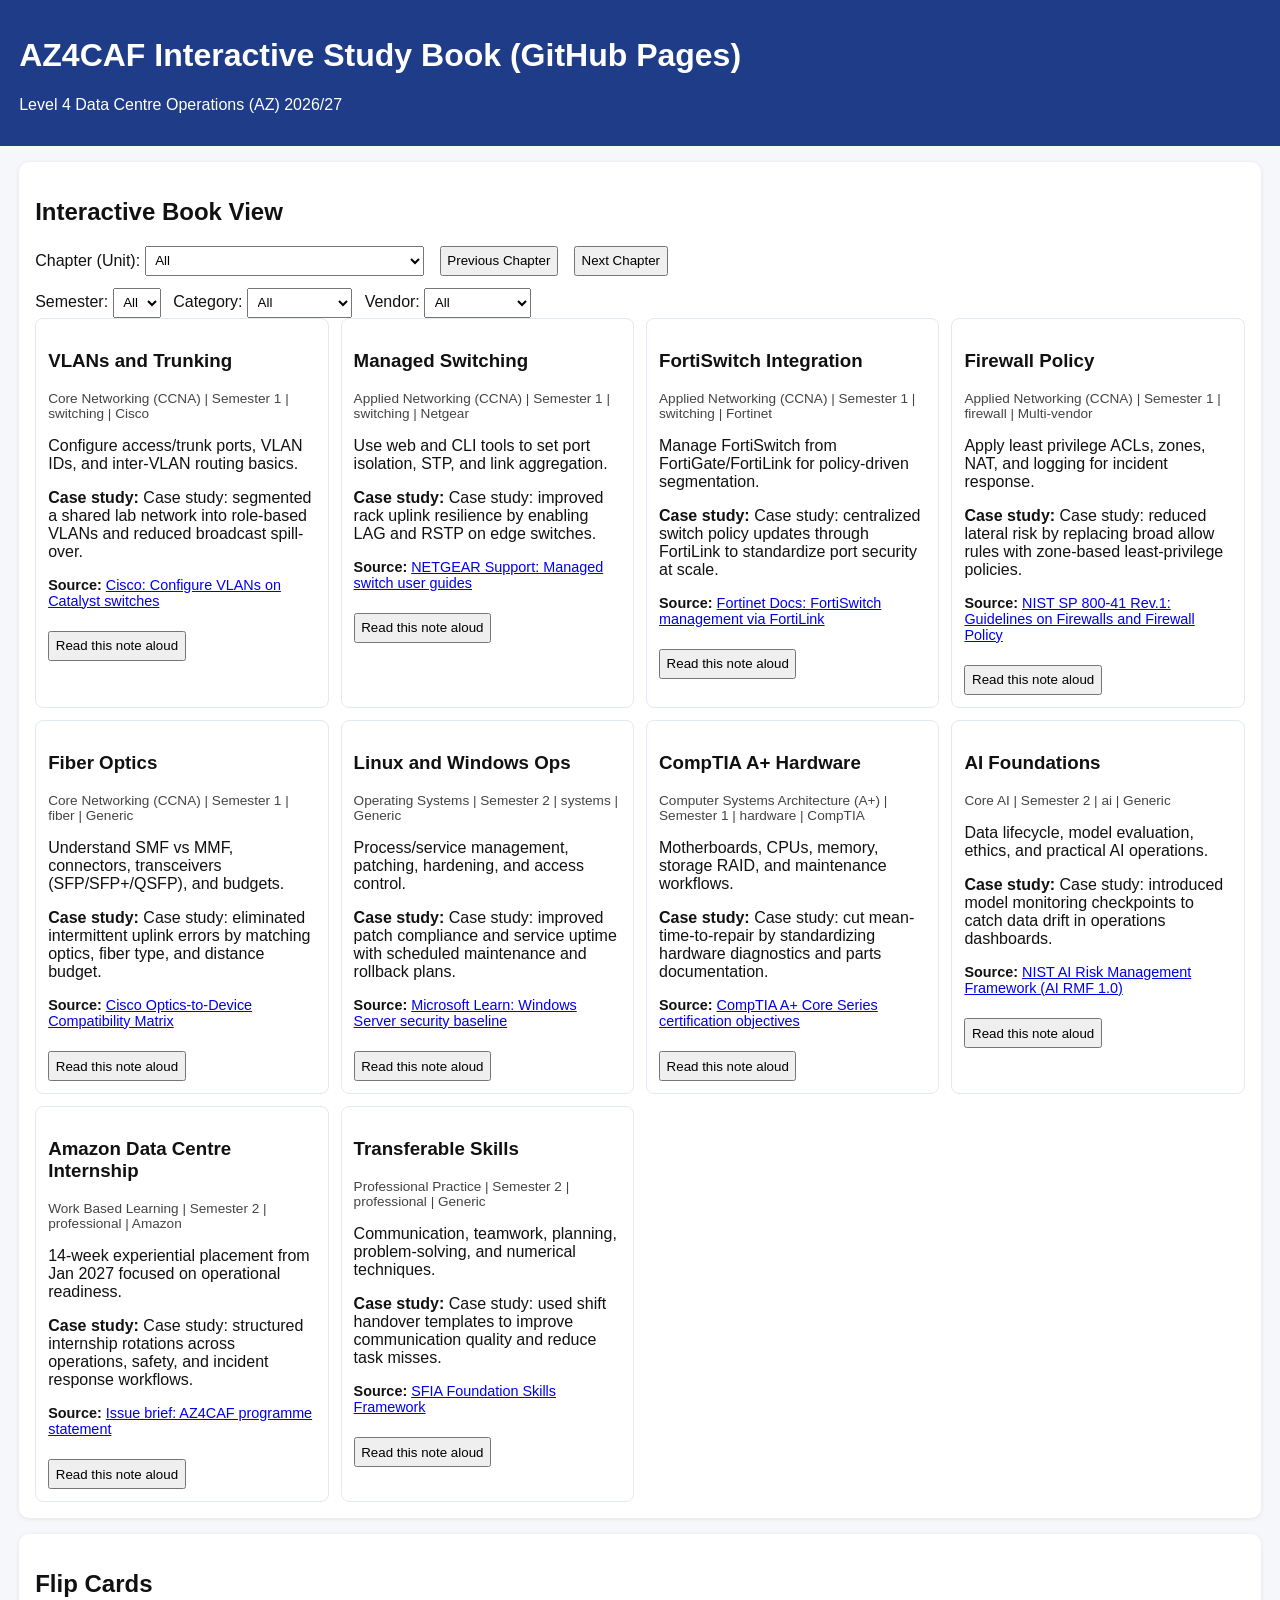
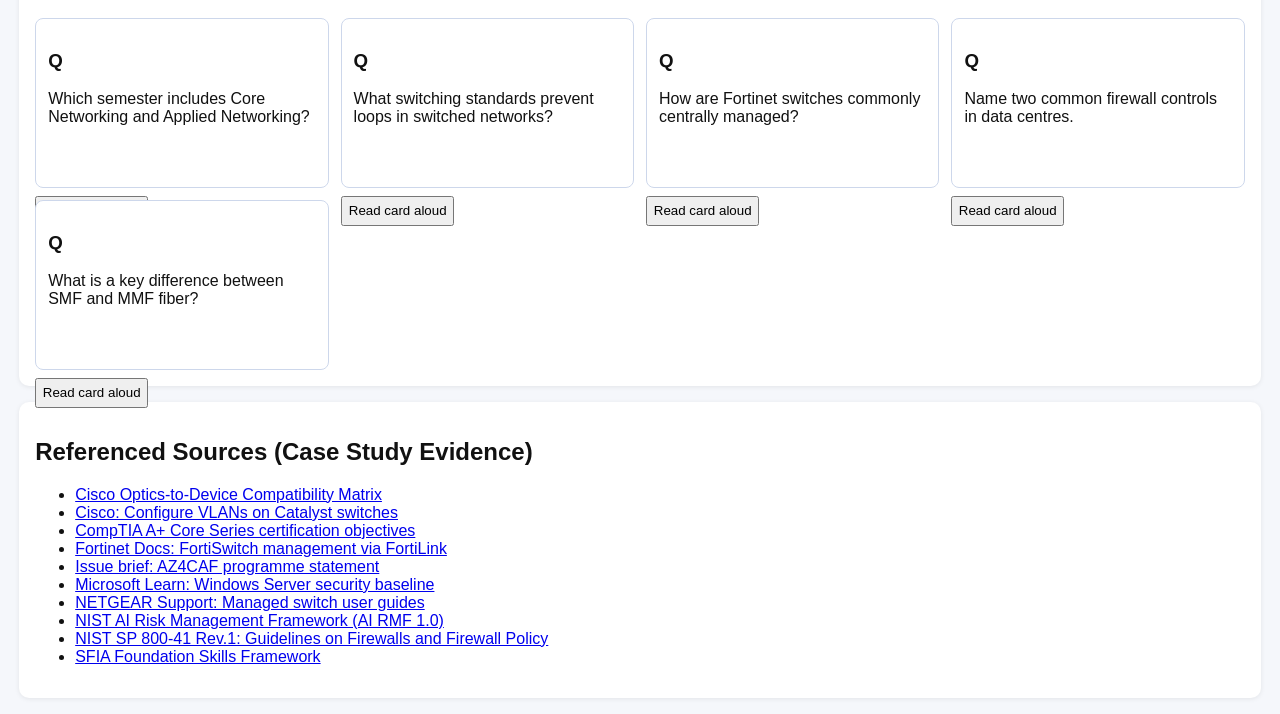
==== docs/index.html @ 1be2dcb1 "Add GitHub Pages interactive book and finalize security checks Co-authored-by: NextLVLHasH <16850062" ====
<!doctype html>
<html lang="en">
  <head>
    <meta charset="UTF-8" />
    <meta name="viewport" content="width=device-width, initial-scale=1.0" />
    <title>AZ4CAF Interactive Study Book</title>
    <style>
      body { font-family: Arial, sans-serif; margin: 0; background: #f5f7fb; color: #111; }
      header { background: #1f3c88; color: #fff; padding: 1rem 1.2rem; }
      main { padding: 1rem 1.2rem; display: grid; gap: 1rem; }
      .panel { background: #fff; border-radius: 10px; padding: 1rem; box-shadow: 0 1px 5px rgba(0,0,0,.08); }
      .grid { display: grid; gap: .75rem; grid-template-columns: repeat(auto-fill, minmax(240px, 1fr)); }
      .note { border: 1px solid #e3e9f4; border-radius: 8px; padding: .75rem; }
      .meta { font-size: .85rem; color: #444; }
      .source { font-size: .9rem; }
      .flashcard { perspective: 1000px; height: 170px; cursor: pointer; }
      .flashcard-inner { position: relative; width: 100%; height: 100%; transition: transform .45s; transform-style: preserve-3d; }
      .flashcard.flipped .flashcard-inner { transform: rotateY(180deg); }
      .face { position: absolute; inset: 0; border: 1px solid #cdd7eb; border-radius: 8px; padding: .75rem; backface-visibility: hidden; background: #fff; }
      .back { transform: rotateY(180deg); background: #edf3ff; }
      select, button { margin-right: .5rem; padding: .35rem; }
      .controls { display: flex; gap: .5rem; align-items: center; flex-wrap: wrap; margin-bottom: .75rem; }
      .speak-btn { margin-top: .5rem; }
    </style>
  </head>
  <body>
    <header>
      <h1>AZ4CAF Interactive Study Book (GitHub Pages)</h1>
      <p>Level 4 Data Centre Operations (AZ) 2026/27</p>
    </header>
    <main>
      <section class="panel">
        <h2>Interactive Book View</h2>
        <div class="controls">
          <label>Chapter (Unit): <select id="unitFilter"><option value="">All</option></select></label>
          <button id="prevUnitBtn" type="button">Previous Chapter</button>
          <button id="nextUnitBtn" type="button">Next Chapter</button>
        </div>
        <label>Semester: <select id="semesterFilter"><option value="">All</option><option value="1">1</option><option value="2">2</option></select></label>
        <label>Category: <select id="categoryFilter"><option value="">All</option></select></label>
        <label>Vendor: <select id="vendorFilter"><option value="">All</option></select></label>
        <div id="notes" class="grid"></div>
      </section>

      <section class="panel">
        <h2>Flip Cards</h2>
        <div id="cards" class="grid"></div>
      </section>

      <section class="panel">
        <h2>Referenced Sources (Case Study Evidence)</h2>
        <ul id="references"></ul>
      </section>
    </main>

    <script>
      const UNITS = [
        { name: 'Fundamentals of Computer Science', semester: 1 },
        { name: 'Computer Systems Architecture (A+)', semester: 1 },
        { name: 'Core Networking (CCNA)', semester: 1 },
        { name: 'Applied Networking (CCNA)', semester: 1 },
        { name: 'Operating Systems', semester: 2 },
        { name: 'Core AI', semester: 2 },
        { name: 'Work Based Learning', semester: 2 },
        { name: 'Professional Practice', semester: 2 },
        { name: 'Designing a Computing Project (Optional)', semester: 2 }
      ];

      const NOTES = [
        { unit: 'Core Networking (CCNA)', semester: 1, topic: 'VLANs and Trunking', category: 'switching', vendor: 'Cisco', content: 'Configure access/trunk ports, VLAN IDs, and inter-VLAN routing basics.', source_title: 'Cisco: Configure VLANs on Catalyst switches', source_url: 'https://www.cisco.com/c/en/us/support/docs/lan-switching/vlan/10023-3.html', case_study: 'Case study: segmented a shared lab network into role-based VLANs and reduced broadcast spill-over.' },
        { unit: 'Applied Networking (CCNA)', semester: 1, topic: 'Managed Switching', category: 'switching', vendor: 'Netgear', content: 'Use web and CLI tools to set port isolation, STP, and link aggregation.', source_title: 'NETGEAR Support: Managed switch user guides', source_url: 'https://www.netgear.com/support/', case_study: 'Case study: improved rack uplink resilience by enabling LAG and RSTP on edge switches.' },
        { unit: 'Applied Networking (CCNA)', semester: 1, topic: 'FortiSwitch Integration', category: 'switching', vendor: 'Fortinet', content: 'Manage FortiSwitch from FortiGate/FortiLink for policy-driven segmentation.', source_title: 'Fortinet Docs: FortiSwitch management via FortiLink', source_url: 'https://docs.fortinet.com/document/fortiswitch/', case_study: 'Case study: centralized switch policy updates through FortiLink to standardize port security at scale.' },
        { unit: 'Applied Networking (CCNA)', semester: 1, topic: 'Firewall Policy', category: 'firewall', vendor: 'Multi-vendor', content: 'Apply least privilege ACLs, zones, NAT, and logging for incident response.', source_title: 'NIST SP 800-41 Rev.1: Guidelines on Firewalls and Firewall Policy', source_url: 'https://csrc.nist.gov/publications/detail/sp/800-41/rev-1/final', case_study: 'Case study: reduced lateral risk by replacing broad allow rules with zone-based least-privilege policies.' },
        { unit: 'Core Networking (CCNA)', semester: 1, topic: 'Fiber Optics', category: 'fiber', vendor: 'Generic', content: 'Understand SMF vs MMF, connectors, transceivers (SFP/SFP+/QSFP), and budgets.', source_title: 'Cisco Optics-to-Device Compatibility Matrix', source_url: 'https://tmgmatrix.cisco.com/', case_study: 'Case study: eliminated intermittent uplink errors by matching optics, fiber type, and distance budget.' },
        { unit: 'Operating Systems', semester: 2, topic: 'Linux and Windows Ops', category: 'systems', vendor: 'Generic', content: 'Process/service management, patching, hardening, and access control.', source_title: 'Microsoft Learn: Windows Server security baseline', source_url: 'https://learn.microsoft.com/windows/security/operating-system-security/device-management/windows-security-configuration-framework/windows-security-baselines', case_study: 'Case study: improved patch compliance and service uptime with scheduled maintenance and rollback plans.' },
        { unit: 'Computer Systems Architecture (A+)', semester: 1, topic: 'CompTIA A+ Hardware', category: 'hardware', vendor: 'CompTIA', content: 'Motherboards, CPUs, memory, storage RAID, and maintenance workflows.', source_title: 'CompTIA A+ Core Series certification objectives', source_url: 'https://www.comptia.org/certifications/a', case_study: 'Case study: cut mean-time-to-repair by standardizing hardware diagnostics and parts documentation.' },
        { unit: 'Core AI', semester: 2, topic: 'AI Foundations', category: 'ai', vendor: 'Generic', content: 'Data lifecycle, model evaluation, ethics, and practical AI operations.', source_title: 'NIST AI Risk Management Framework (AI RMF 1.0)', source_url: 'https://www.nist.gov/itl/ai-risk-management-framework', case_study: 'Case study: introduced model monitoring checkpoints to catch data drift in operations dashboards.' },
        { unit: 'Work Based Learning', semester: 2, topic: 'Amazon Data Centre Internship', category: 'professional', vendor: 'Amazon', content: '14-week experiential placement from Jan 2027 focused on operational readiness.', source_title: 'Issue brief: AZ4CAF programme statement', source_url: 'https://github.com/NextLVLHasH/AZ4CAF_UXA_1_UC_COMP_L4-Data-Centre-Operations-AZ-', case_study: 'Case study: structured internship rotations across operations, safety, and incident response workflows.' },
        { unit: 'Professional Practice', semester: 2, topic: 'Transferable Skills', category: 'professional', vendor: 'Generic', content: 'Communication, teamwork, planning, problem-solving, and numerical techniques.', source_title: 'SFIA Foundation Skills Framework', source_url: 'https://sfia-online.org/en/sfia-9', case_study: 'Case study: used shift handover templates to improve communication quality and reduce task misses.' }
      ];

      const CARDS = [
        { question: 'Which semester includes Core Networking and Applied Networking?', answer: 'Semester 1 (Sep 2026 to Feb 2027).', unit: 'Core Networking (CCNA)', category: 'programme', semester: 1 },
        { question: 'What switching standards prevent loops in switched networks?', answer: 'Spanning Tree Protocol family (STP/RSTP/MSTP).', unit: 'Applied Networking (CCNA)', category: 'switching', semester: 1 },
        { question: 'How are Fortinet switches commonly centrally managed?', answer: 'Using FortiLink integration with FortiGate.', unit: 'Applied Networking (CCNA)', category: 'switching', semester: 1 },
        { question: 'Name two common firewall controls in data centres.', answer: 'Stateful policy rules and network address translation (NAT).', unit: 'Applied Networking (CCNA)', category: 'firewall', semester: 1 },
        { question: 'What is a key difference between SMF and MMF fiber?', answer: 'SMF supports longer distances with a smaller core; MMF is shorter-range and lower cost.', unit: 'Core Networking (CCNA)', category: 'fiber', semester: 1 }
      ];

      const notesEl = document.getElementById('notes');
      const cardsEl = document.getElementById('cards');
      const referencesEl = document.getElementById('references');
      const unitFilter = document.getElementById('unitFilter');
      const semesterFilter = document.getElementById('semesterFilter');
      const categoryFilter = document.getElementById('categoryFilter');
      const vendorFilter = document.getElementById('vendorFilter');
      const prevUnitBtn = document.getElementById('prevUnitBtn');
      const nextUnitBtn = document.getElementById('nextUnitBtn');

      const setOptions = (select, values) => {
        const existing = new Set(['']);
        for (const opt of select.options) existing.add(opt.value);
        values.forEach((v) => {
          if (!existing.has(v)) {
            const option = document.createElement('option');
            option.value = v;
            option.textContent = v;
            select.appendChild(option);
          }
        });
      };

      const speak = (text) => {
        if (!('speechSynthesis' in window)) return;
        window.speechSynthesis.cancel();
        window.speechSynthesis.speak(new SpeechSynthesisUtterance(text));
      };

      const applyFilters = () => {
        let filteredNotes = [...NOTES];
        let filteredCards = [...CARDS];
        if (unitFilter.value) {
          filteredNotes = filteredNotes.filter((n) => n.unit === unitFilter.value);
          filteredCards = filteredCards.filter((c) => c.unit === unitFilter.value);
        }
        if (semesterFilter.value) {
          filteredNotes = filteredNotes.filter((n) => String(n.semester) === semesterFilter.value);
          filteredCards = filteredCards.filter((c) => String(c.semester) === semesterFilter.value);
        }
        if (categoryFilter.value) {
          filteredNotes = filteredNotes.filter((n) => n.category === categoryFilter.value);
          filteredCards = filteredCards.filter((c) => c.category === categoryFilter.value);
        }
        if (vendorFilter.value) {
          filteredNotes = filteredNotes.filter((n) => n.vendor === vendorFilter.value);
        }
        return { filteredNotes, filteredCards };
      };

      const renderNotes = (notes) => {
        notesEl.innerHTML = '';
        notes.forEach((note) => {
          const div = document.createElement('article');
          div.className = 'note';
          div.innerHTML = `
            <h3>${note.topic}</h3>
            <p class="meta">${note.unit} | Semester ${note.semester} | ${note.category} | ${note.vendor}</p>
            <p>${note.content}</p>
            <p><strong>Case study:</strong> ${note.case_study}</p>
            <p class="source"><strong>Source:</strong> <a href="${note.source_url}" target="_blank" rel="noopener noreferrer">${note.source_title}</a></p>
            <button class="speak-btn" type="button">Read this note aloud</button>
          `;
          div.querySelector('.speak-btn').addEventListener('click', () => speak(`${note.topic}. ${note.content}. ${note.case_study}`));
          notesEl.appendChild(div);
        });
      };

      const renderReferences = (notes) => {
        referencesEl.innerHTML = '';
        const refs = new Map();
        notes.forEach((n) => refs.set(n.source_url, n.source_title));
        [...refs.entries()].sort((a, b) => a[1].localeCompare(b[1])).forEach(([url, title]) => {
          const li = document.createElement('li');
          li.innerHTML = `<a href="${url}" target="_blank" rel="noopener noreferrer">${title}</a>`;
          referencesEl.appendChild(li);
        });
      };

      const renderCards = (cards) => {
        cardsEl.innerHTML = '';
        cards.forEach((card) => {
          const div = document.createElement('article');
          div.className = 'flashcard';
          div.innerHTML = `
            <div class="flashcard-inner">
              <div class="face front"><h3>Q</h3><p>${card.question}</p></div>
              <div class="face back"><h3>A</h3><p>${card.answer}</p><p class="meta">${card.unit}</p></div>
            </div>
            <button class="speak-btn" type="button">Read card aloud</button>
          `;
          div.addEventListener('click', () => div.classList.toggle('flipped'));
          div.querySelector('.speak-btn').addEventListener('click', (event) => {
            event.stopPropagation();
            speak(`Question: ${card.question}. Answer: ${card.answer}`);
          });
          cardsEl.appendChild(div);
        });
      };

      const refresh = () => {
        const { filteredNotes, filteredCards } = applyFilters();
        renderNotes(filteredNotes);
        renderCards(filteredCards);
        renderReferences(filteredNotes);
      };

      const navigateUnit = (direction) => {
        const idx = UNITS.findIndex((u) => u.name === unitFilter.value);
        const current = idx === -1 ? 0 : idx;
        const next = (current + direction + UNITS.length) % UNITS.length;
        unitFilter.value = UNITS[next].name;
        refresh();
      };

      setOptions(unitFilter, UNITS.map((u) => u.name));
      setOptions(categoryFilter, [...new Set(NOTES.map((n) => n.category))].sort());
      setOptions(vendorFilter, [...new Set(NOTES.map((n) => n.vendor))].sort());
      [unitFilter, semesterFilter, categoryFilter, vendorFilter].forEach((el) => el.addEventListener('change', refresh));
      prevUnitBtn.addEventListener('click', () => navigateUnit(-1));
      nextUnitBtn.addEventListener('click', () => navigateUnit(1));
      refresh();
    </script>
  </body>
</html>
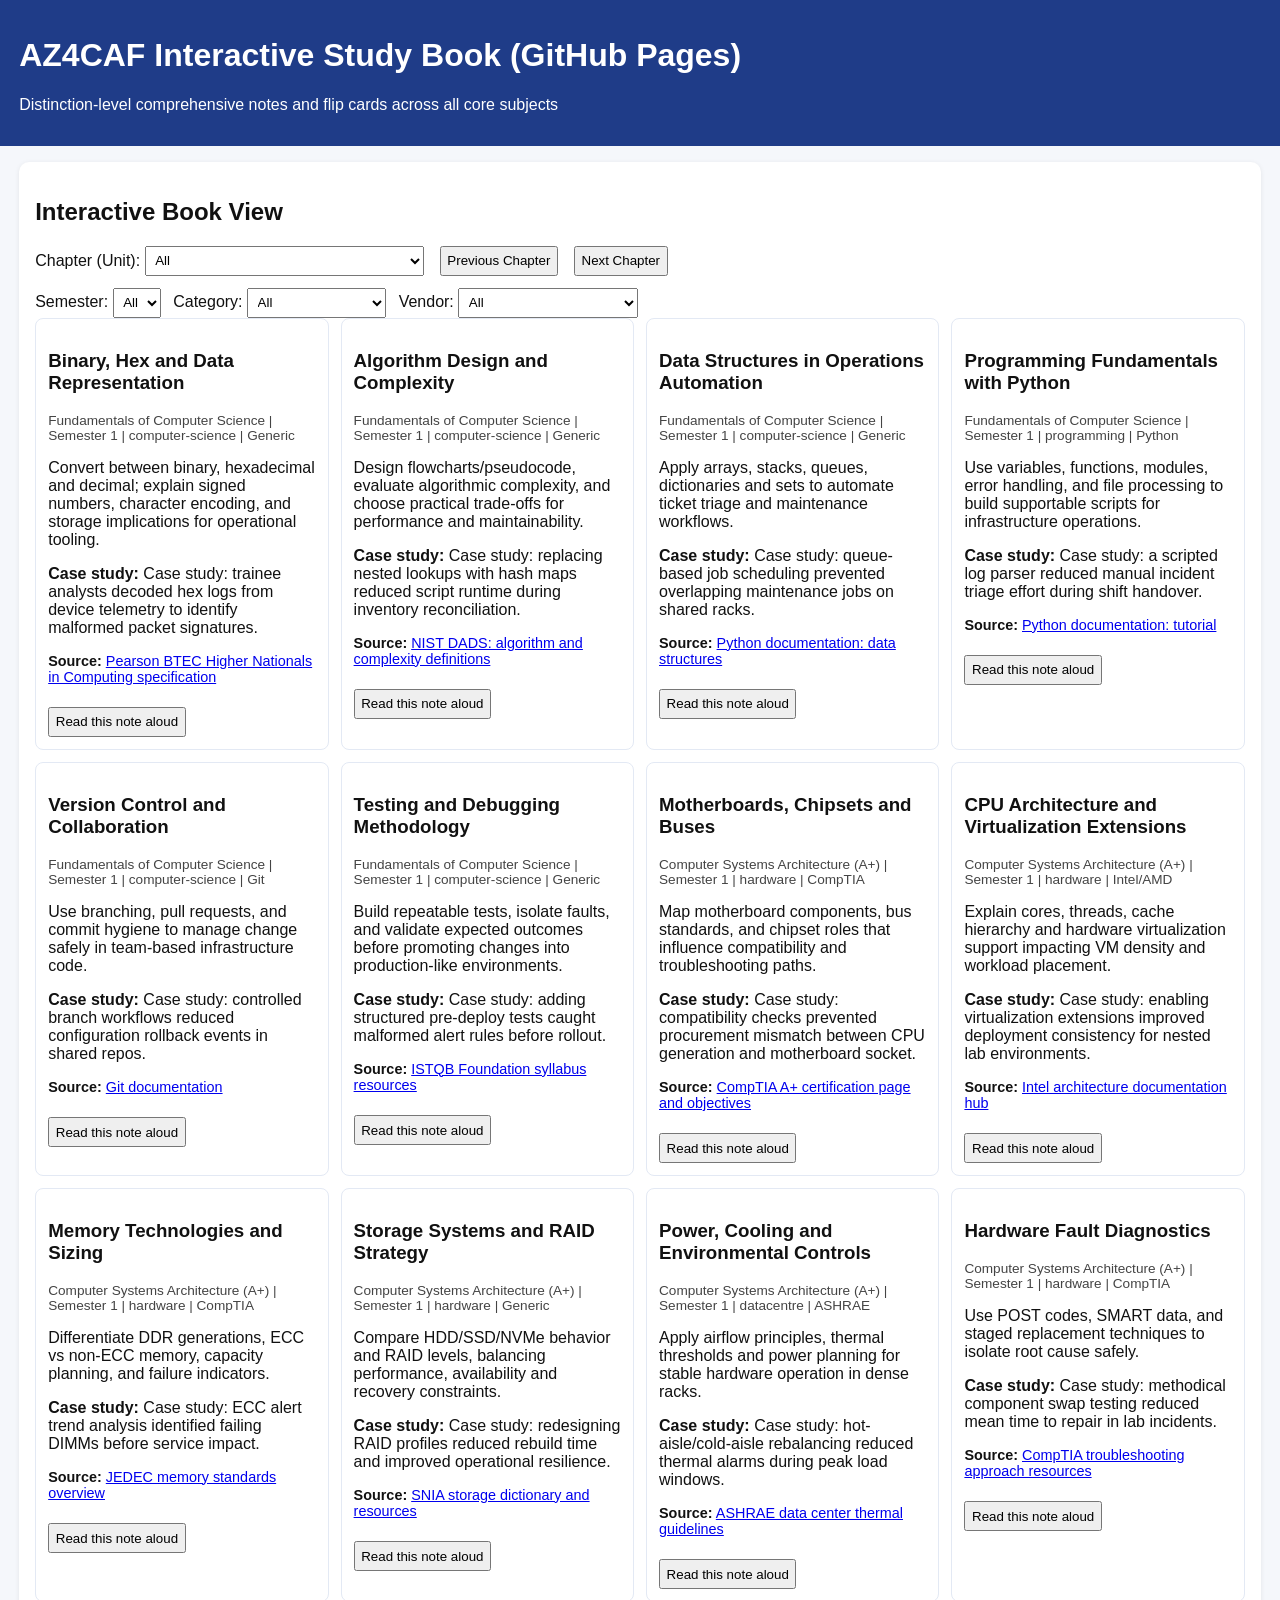
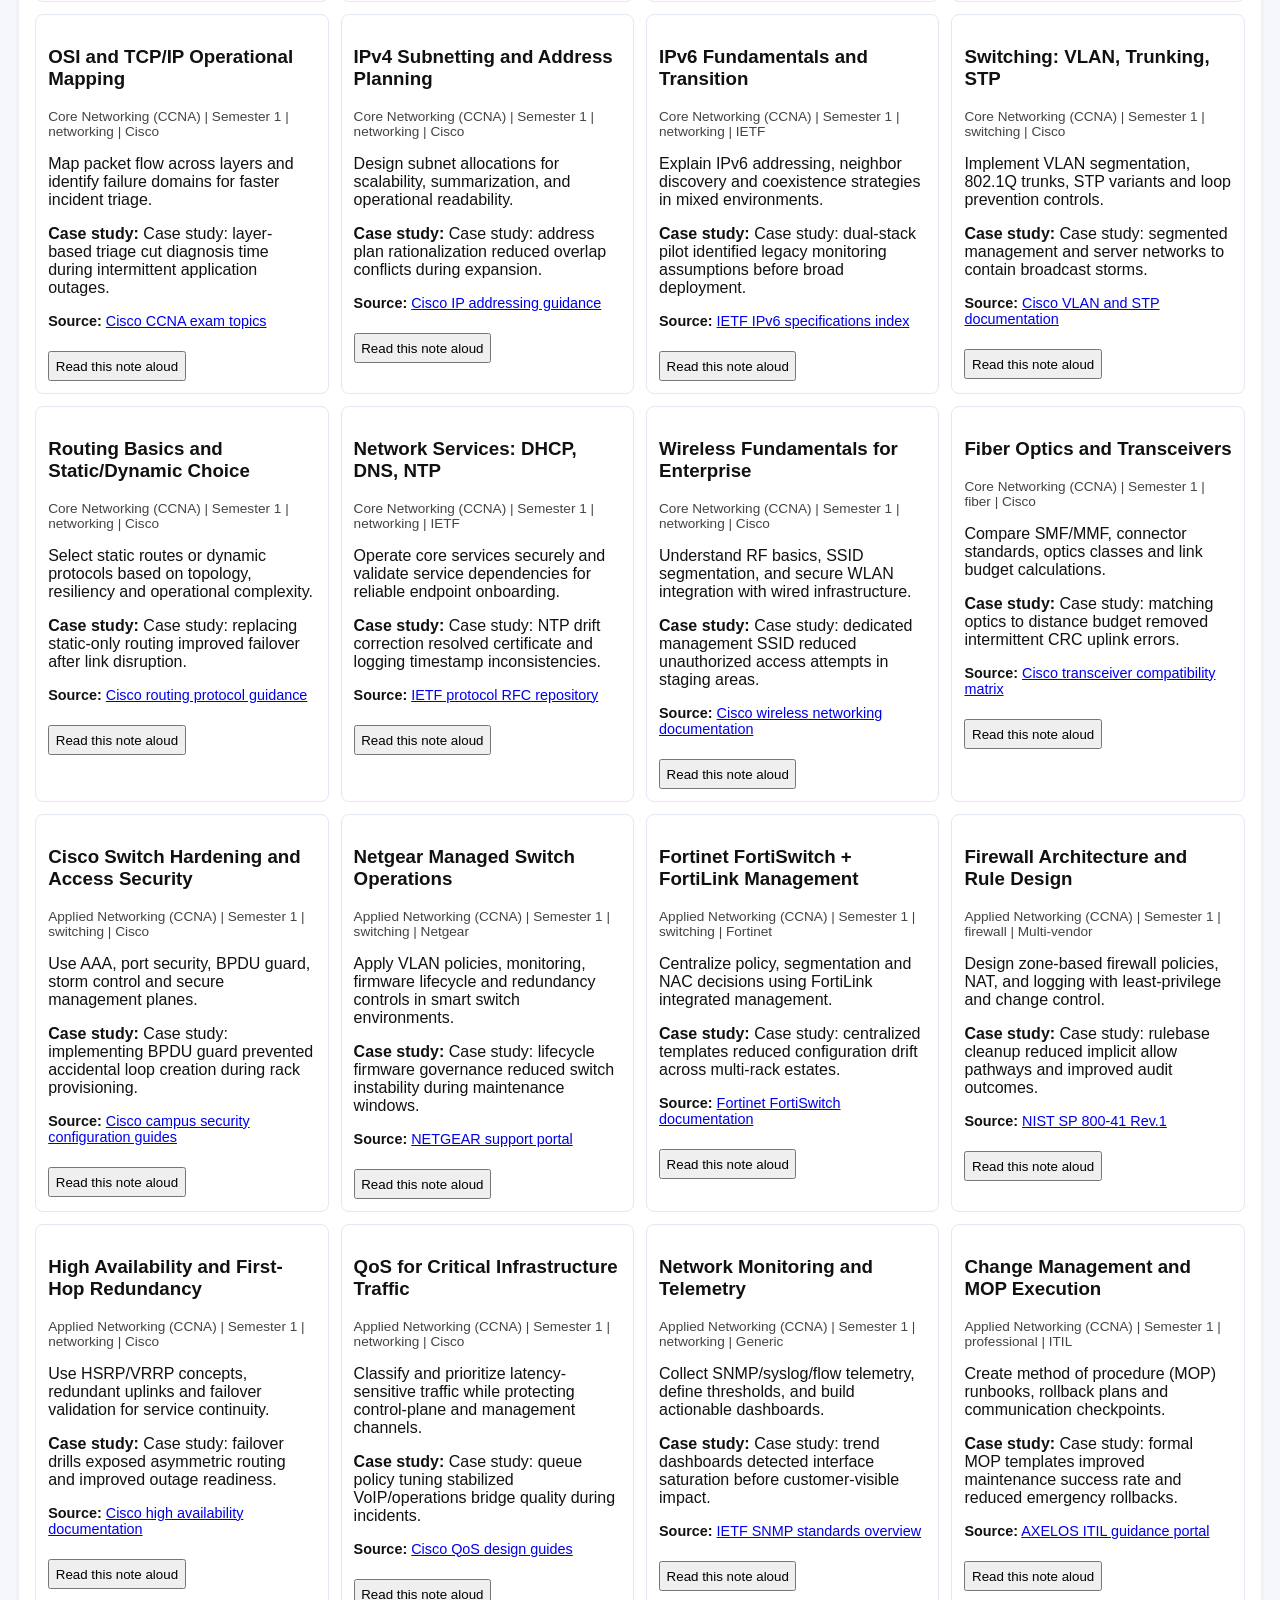
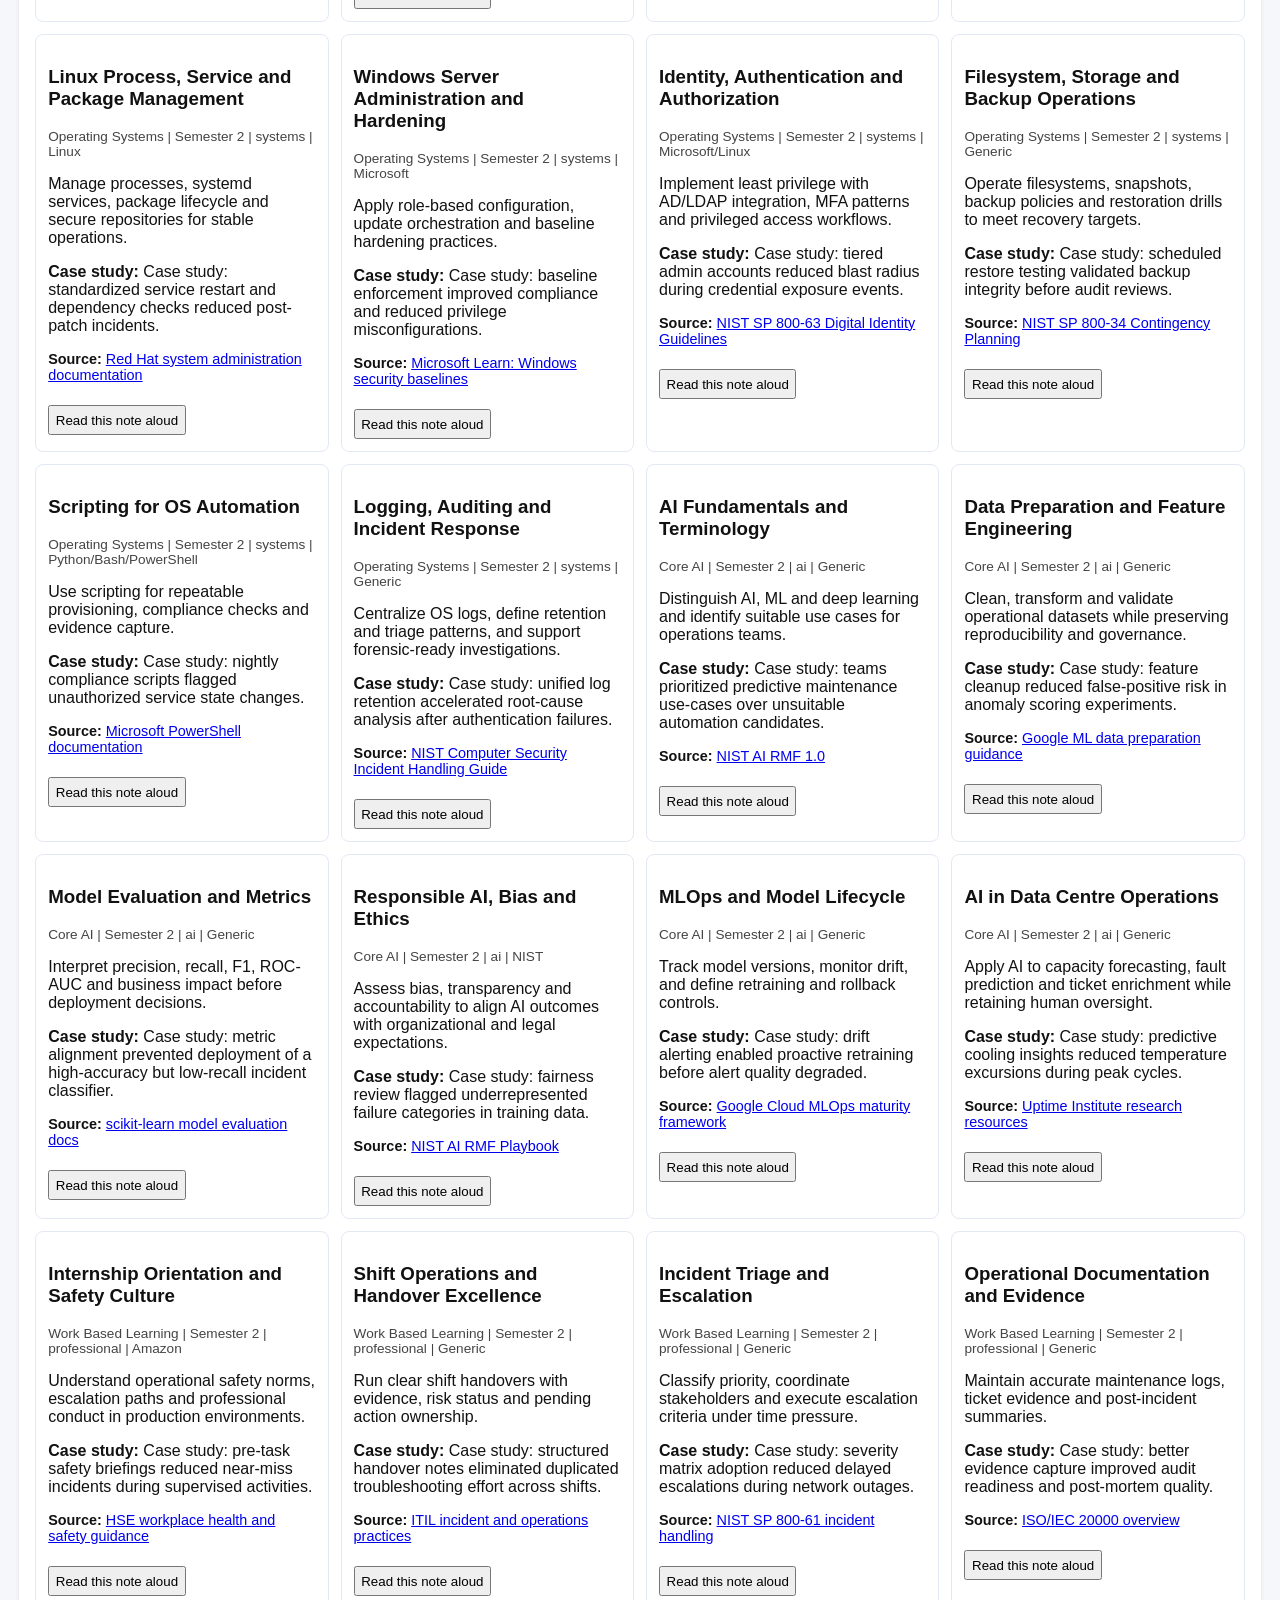
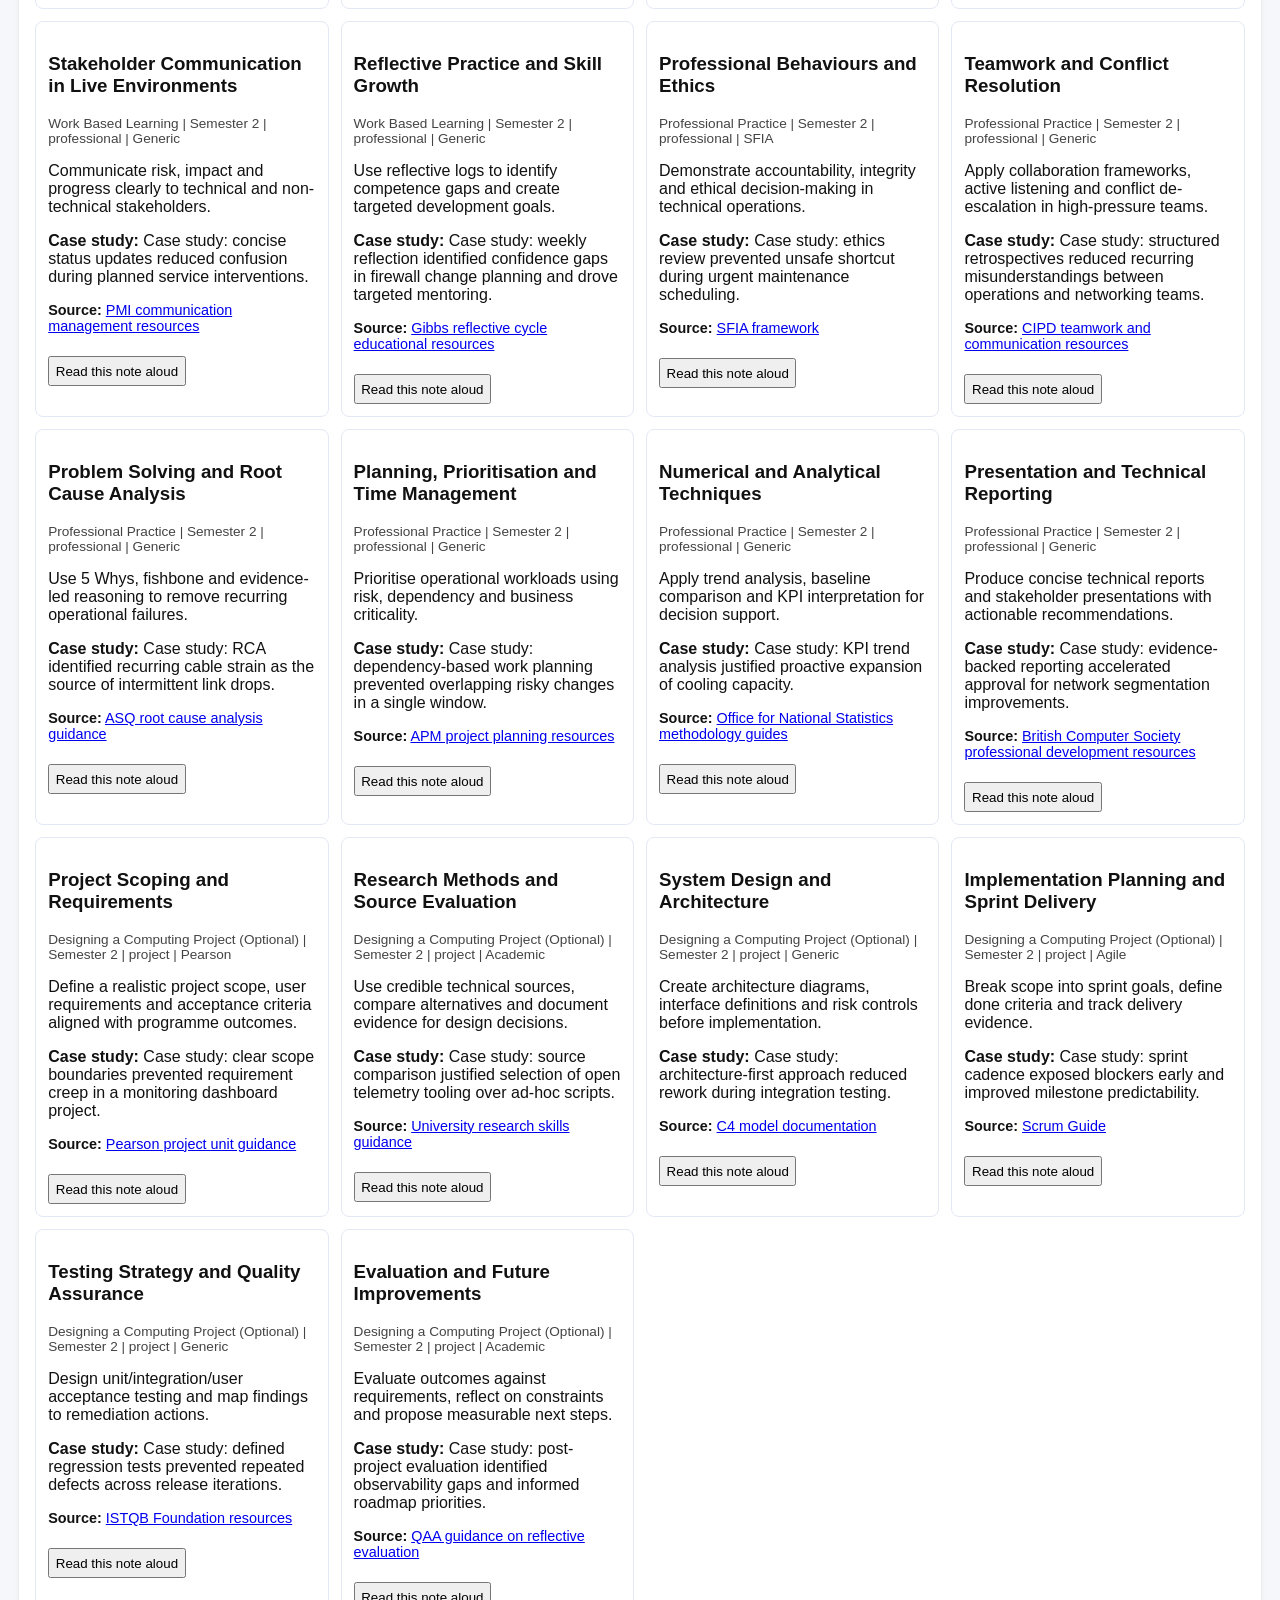
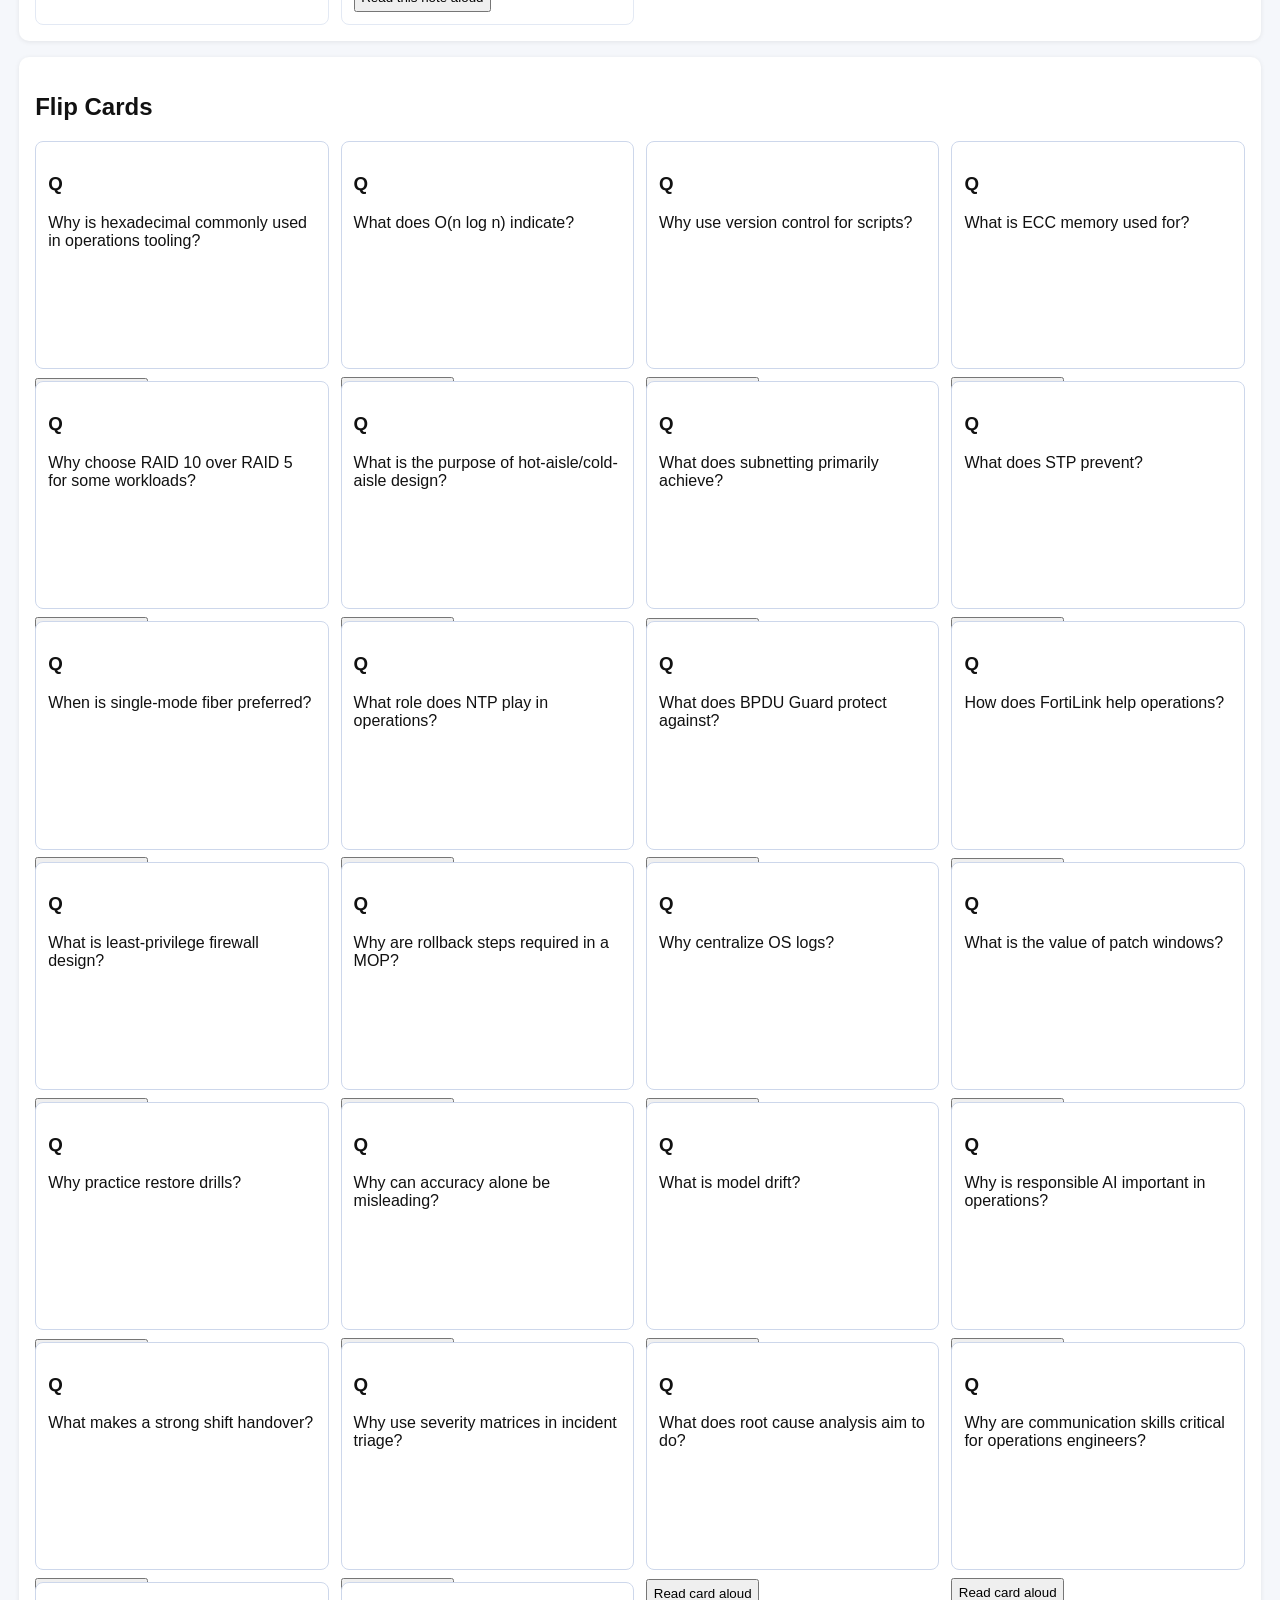
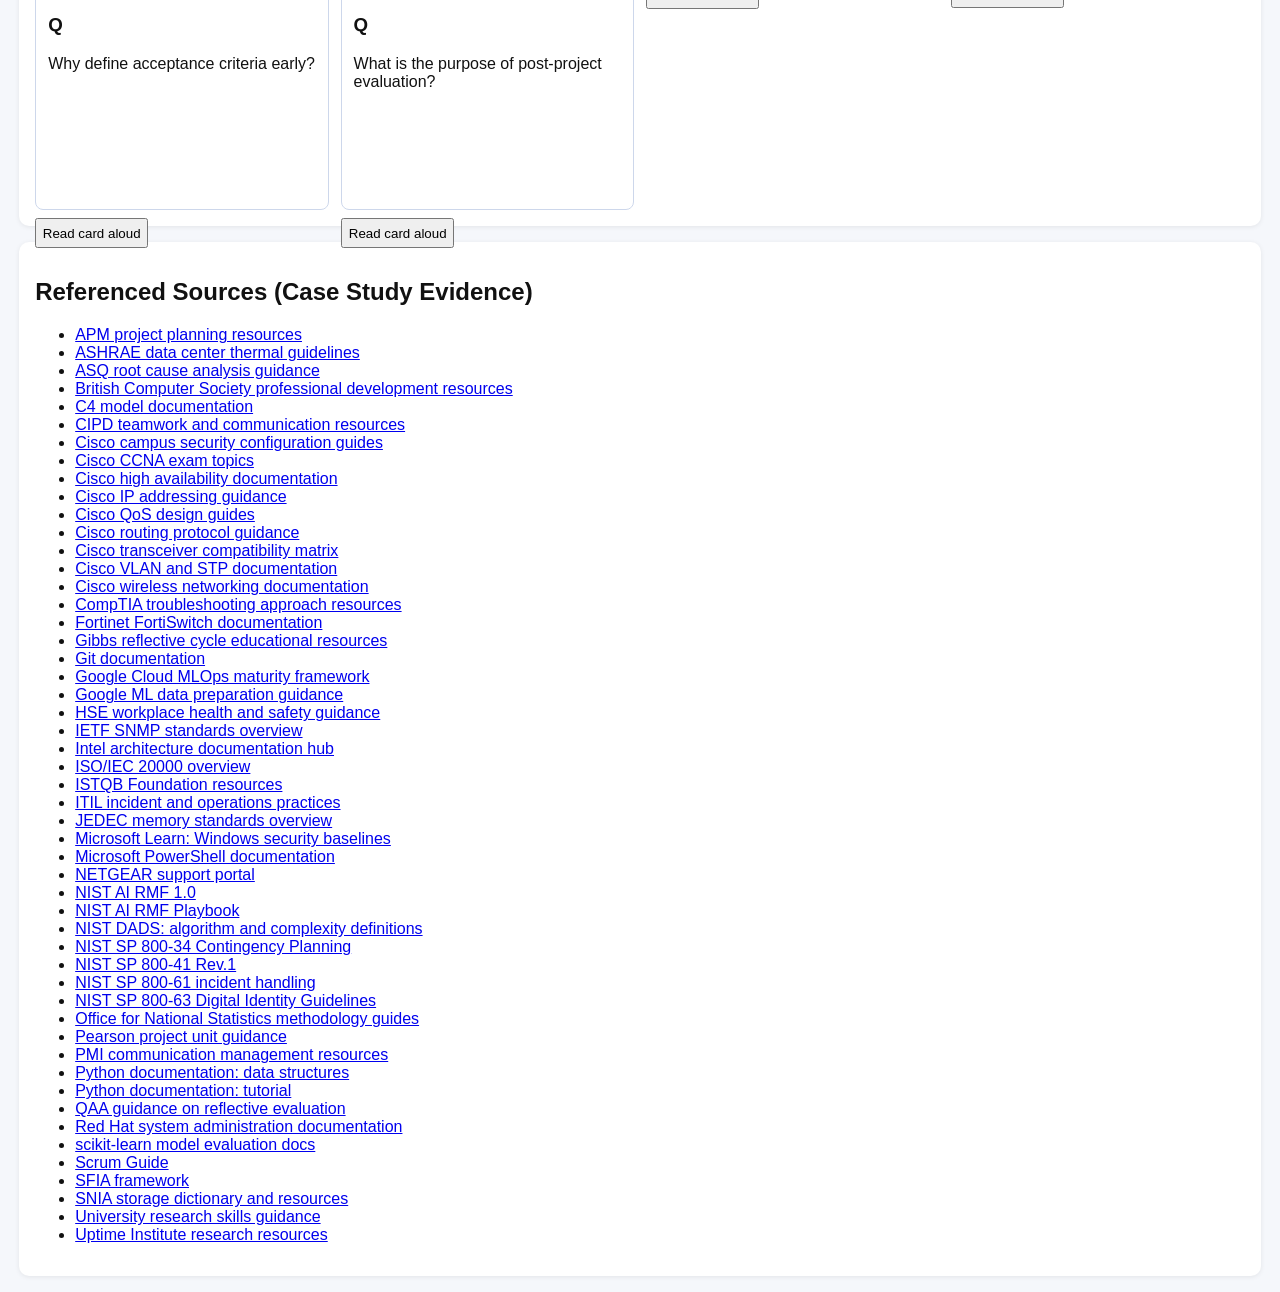
==== commit 12f8035e: "Add comprehensive shared curriculum dataset and backend/static integration Co-authored-by: NextLVLHa" ====
--- a/docs/index.html
+++ b/docs/index.html
@@ -9,14 +9,14 @@
       header { background: #1f3c88; color: #fff; padding: 1rem 1.2rem; }
       main { padding: 1rem 1.2rem; display: grid; gap: 1rem; }
       .panel { background: #fff; border-radius: 10px; padding: 1rem; box-shadow: 0 1px 5px rgba(0,0,0,.08); }
-      .grid { display: grid; gap: .75rem; grid-template-columns: repeat(auto-fill, minmax(240px, 1fr)); }
+      .grid { display: grid; gap: .75rem; grid-template-columns: repeat(auto-fill, minmax(260px, 1fr)); }
       .note { border: 1px solid #e3e9f4; border-radius: 8px; padding: .75rem; }
       .meta { font-size: .85rem; color: #444; }
       .source { font-size: .9rem; }
-      .flashcard { perspective: 1000px; height: 170px; cursor: pointer; }
-      .flashcard-inner { position: relative; width: 100%; height: 100%; transition: transform .45s; transform-style: preserve-3d; }
+      .flashcard { perspective: 1000px; min-height: 190px; cursor: pointer; }
+      .flashcard-inner { position: relative; width: 100%; height: 100%; min-height: 190px; transition: transform .45s; transform-style: preserve-3d; }
       .flashcard.flipped .flashcard-inner { transform: rotateY(180deg); }
-      .face { position: absolute; inset: 0; border: 1px solid #cdd7eb; border-radius: 8px; padding: .75rem; backface-visibility: hidden; background: #fff; }
+      .face { position: absolute; inset: 0; border: 1px solid #cdd7eb; border-radius: 8px; padding: .75rem; backface-visibility: hidden; background: #fff; overflow: auto; }
       .back { transform: rotateY(180deg); background: #edf3ff; }
       select, button { margin-right: .5rem; padding: .35rem; }
       .controls { display: flex; gap: .5rem; align-items: center; flex-wrap: wrap; margin-bottom: .75rem; }
@@ -26,7 +26,7 @@
   <body>
     <header>
       <h1>AZ4CAF Interactive Study Book (GitHub Pages)</h1>
-      <p>Level 4 Data Centre Operations (AZ) 2026/27</p>
+      <p>Distinction-level comprehensive notes and flip cards across all core subjects</p>
     </header>
     <main>
       <section class="panel">
@@ -54,39 +54,6 @@
     </main>
 
     <script>
-      const UNITS = [
-        { name: 'Fundamentals of Computer Science', semester: 1 },
-        { name: 'Computer Systems Architecture (A+)', semester: 1 },
-        { name: 'Core Networking (CCNA)', semester: 1 },
-        { name: 'Applied Networking (CCNA)', semester: 1 },
-        { name: 'Operating Systems', semester: 2 },
-        { name: 'Core AI', semester: 2 },
-        { name: 'Work Based Learning', semester: 2 },
-        { name: 'Professional Practice', semester: 2 },
-        { name: 'Designing a Computing Project (Optional)', semester: 2 }
-      ];
-
-      const NOTES = [
-        { unit: 'Core Networking (CCNA)', semester: 1, topic: 'VLANs and Trunking', category: 'switching', vendor: 'Cisco', content: 'Configure access/trunk ports, VLAN IDs, and inter-VLAN routing basics.', source_title: 'Cisco: Configure VLANs on Catalyst switches', source_url: 'https://www.cisco.com/c/en/us/support/docs/lan-switching/vlan/10023-3.html', case_study: 'Case study: segmented a shared lab network into role-based VLANs and reduced broadcast spill-over.' },
-        { unit: 'Applied Networking (CCNA)', semester: 1, topic: 'Managed Switching', category: 'switching', vendor: 'Netgear', content: 'Use web and CLI tools to set port isolation, STP, and link aggregation.', source_title: 'NETGEAR Support: Managed switch user guides', source_url: 'https://www.netgear.com/support/', case_study: 'Case study: improved rack uplink resilience by enabling LAG and RSTP on edge switches.' },
-        { unit: 'Applied Networking (CCNA)', semester: 1, topic: 'FortiSwitch Integration', category: 'switching', vendor: 'Fortinet', content: 'Manage FortiSwitch from FortiGate/FortiLink for policy-driven segmentation.', source_title: 'Fortinet Docs: FortiSwitch management via FortiLink', source_url: 'https://docs.fortinet.com/document/fortiswitch/', case_study: 'Case study: centralized switch policy updates through FortiLink to standardize port security at scale.' },
-        { unit: 'Applied Networking (CCNA)', semester: 1, topic: 'Firewall Policy', category: 'firewall', vendor: 'Multi-vendor', content: 'Apply least privilege ACLs, zones, NAT, and logging for incident response.', source_title: 'NIST SP 800-41 Rev.1: Guidelines on Firewalls and Firewall Policy', source_url: 'https://csrc.nist.gov/publications/detail/sp/800-41/rev-1/final', case_study: 'Case study: reduced lateral risk by replacing broad allow rules with zone-based least-privilege policies.' },
-        { unit: 'Core Networking (CCNA)', semester: 1, topic: 'Fiber Optics', category: 'fiber', vendor: 'Generic', content: 'Understand SMF vs MMF, connectors, transceivers (SFP/SFP+/QSFP), and budgets.', source_title: 'Cisco Optics-to-Device Compatibility Matrix', source_url: 'https://tmgmatrix.cisco.com/', case_study: 'Case study: eliminated intermittent uplink errors by matching optics, fiber type, and distance budget.' },
-        { unit: 'Operating Systems', semester: 2, topic: 'Linux and Windows Ops', category: 'systems', vendor: 'Generic', content: 'Process/service management, patching, hardening, and access control.', source_title: 'Microsoft Learn: Windows Server security baseline', source_url: 'https://learn.microsoft.com/windows/security/operating-system-security/device-management/windows-security-configuration-framework/windows-security-baselines', case_study: 'Case study: improved patch compliance and service uptime with scheduled maintenance and rollback plans.' },
-        { unit: 'Computer Systems Architecture (A+)', semester: 1, topic: 'CompTIA A+ Hardware', category: 'hardware', vendor: 'CompTIA', content: 'Motherboards, CPUs, memory, storage RAID, and maintenance workflows.', source_title: 'CompTIA A+ Core Series certification objectives', source_url: 'https://www.comptia.org/certifications/a', case_study: 'Case study: cut mean-time-to-repair by standardizing hardware diagnostics and parts documentation.' },
-        { unit: 'Core AI', semester: 2, topic: 'AI Foundations', category: 'ai', vendor: 'Generic', content: 'Data lifecycle, model evaluation, ethics, and practical AI operations.', source_title: 'NIST AI Risk Management Framework (AI RMF 1.0)', source_url: 'https://www.nist.gov/itl/ai-risk-management-framework', case_study: 'Case study: introduced model monitoring checkpoints to catch data drift in operations dashboards.' },
-        { unit: 'Work Based Learning', semester: 2, topic: 'Amazon Data Centre Internship', category: 'professional', vendor: 'Amazon', content: '14-week experiential placement from Jan 2027 focused on operational readiness.', source_title: 'Issue brief: AZ4CAF programme statement', source_url: 'https://github.com/NextLVLHasH/AZ4CAF_UXA_1_UC_COMP_L4-Data-Centre-Operations-AZ-', case_study: 'Case study: structured internship rotations across operations, safety, and incident response workflows.' },
-        { unit: 'Professional Practice', semester: 2, topic: 'Transferable Skills', category: 'professional', vendor: 'Generic', content: 'Communication, teamwork, planning, problem-solving, and numerical techniques.', source_title: 'SFIA Foundation Skills Framework', source_url: 'https://sfia-online.org/en/sfia-9', case_study: 'Case study: used shift handover templates to improve communication quality and reduce task misses.' }
-      ];
-
-      const CARDS = [
-        { question: 'Which semester includes Core Networking and Applied Networking?', answer: 'Semester 1 (Sep 2026 to Feb 2027).', unit: 'Core Networking (CCNA)', category: 'programme', semester: 1 },
-        { question: 'What switching standards prevent loops in switched networks?', answer: 'Spanning Tree Protocol family (STP/RSTP/MSTP).', unit: 'Applied Networking (CCNA)', category: 'switching', semester: 1 },
-        { question: 'How are Fortinet switches commonly centrally managed?', answer: 'Using FortiLink integration with FortiGate.', unit: 'Applied Networking (CCNA)', category: 'switching', semester: 1 },
-        { question: 'Name two common firewall controls in data centres.', answer: 'Stateful policy rules and network address translation (NAT).', unit: 'Applied Networking (CCNA)', category: 'firewall', semester: 1 },
-        { question: 'What is a key difference between SMF and MMF fiber?', answer: 'SMF supports longer distances with a smaller core; MMF is shorter-range and lower cost.', unit: 'Core Networking (CCNA)', category: 'fiber', semester: 1 }
-      ];
-
       const notesEl = document.getElementById('notes');
       const cardsEl = document.getElementById('cards');
       const referencesEl = document.getElementById('references');
@@ -96,15 +63,18 @@
       const vendorFilter = document.getElementById('vendorFilter');
       const prevUnitBtn = document.getElementById('prevUnitBtn');
       const nextUnitBtn = document.getElementById('nextUnitBtn');
+      let UNITS = [];
+      let NOTES = [];
+      let CARDS = [];
 
       const setOptions = (select, values) => {
         const existing = new Set(['']);
         for (const opt of select.options) existing.add(opt.value);
-        values.forEach((v) => {
-          if (!existing.has(v)) {
+        values.forEach((value) => {
+          if (!existing.has(value)) {
             const option = document.createElement('option');
-            option.value = v;
-            option.textContent = v;
+            option.value = value;
+            option.textContent = value;
             select.appendChild(option);
           }
         });
@@ -119,21 +89,23 @@
       const applyFilters = () => {
         let filteredNotes = [...NOTES];
         let filteredCards = [...CARDS];
+
         if (unitFilter.value) {
-          filteredNotes = filteredNotes.filter((n) => n.unit === unitFilter.value);
-          filteredCards = filteredCards.filter((c) => c.unit === unitFilter.value);
+          filteredNotes = filteredNotes.filter((item) => item.unit === unitFilter.value);
+          filteredCards = filteredCards.filter((item) => item.unit === unitFilter.value);
         }
         if (semesterFilter.value) {
-          filteredNotes = filteredNotes.filter((n) => String(n.semester) === semesterFilter.value);
-          filteredCards = filteredCards.filter((c) => String(c.semester) === semesterFilter.value);
+          filteredNotes = filteredNotes.filter((item) => String(item.semester) === semesterFilter.value);
+          filteredCards = filteredCards.filter((item) => String(item.semester) === semesterFilter.value);
         }
         if (categoryFilter.value) {
-          filteredNotes = filteredNotes.filter((n) => n.category === categoryFilter.value);
-          filteredCards = filteredCards.filter((c) => c.category === categoryFilter.value);
+          filteredNotes = filteredNotes.filter((item) => item.category === categoryFilter.value);
+          filteredCards = filteredCards.filter((item) => item.category === categoryFilter.value);
         }
         if (vendorFilter.value) {
-          filteredNotes = filteredNotes.filter((n) => n.vendor === vendorFilter.value);
-        }
+          filteredNotes = filteredNotes.filter((item) => item.vendor === vendorFilter.value);
+        }
+
         return { filteredNotes, filteredCards };
       };
 
@@ -158,7 +130,7 @@
       const renderReferences = (notes) => {
         referencesEl.innerHTML = '';
         const refs = new Map();
-        notes.forEach((n) => refs.set(n.source_url, n.source_title));
+        notes.forEach((note) => refs.set(note.source_url, note.source_title));
         [...refs.entries()].sort((a, b) => a[1].localeCompare(b[1])).forEach(([url, title]) => {
           const li = document.createElement('li');
           li.innerHTML = `<a href="${url}" target="_blank" rel="noopener noreferrer">${title}</a>`;
@@ -195,20 +167,39 @@
       };
 
       const navigateUnit = (direction) => {
-        const idx = UNITS.findIndex((u) => u.name === unitFilter.value);
-        const current = idx === -1 ? 0 : idx;
-        const next = (current + direction + UNITS.length) % UNITS.length;
-        unitFilter.value = UNITS[next].name;
+        if (!UNITS.length) return;
+        const currentIndex = UNITS.findIndex((unit) => unit.name === unitFilter.value);
+        const baseIndex = currentIndex === -1 ? 0 : currentIndex;
+        const nextIndex = (baseIndex + direction + UNITS.length) % UNITS.length;
+        unitFilter.value = UNITS[nextIndex].name;
         refresh();
       };
 
-      setOptions(unitFilter, UNITS.map((u) => u.name));
-      setOptions(categoryFilter, [...new Set(NOTES.map((n) => n.category))].sort());
-      setOptions(vendorFilter, [...new Set(NOTES.map((n) => n.vendor))].sort());
-      [unitFilter, semesterFilter, categoryFilter, vendorFilter].forEach((el) => el.addEventListener('change', refresh));
-      prevUnitBtn.addEventListener('click', () => navigateUnit(-1));
-      nextUnitBtn.addEventListener('click', () => navigateUnit(1));
-      refresh();
+      const init = async () => {
+        const response = await fetch('./data/study_content.json');
+        const content = await response.json();
+        UNITS = content.units || [];
+        NOTES = (content.notes || []).map((note) => ({
+          ...note,
+          semester: note.semester || (UNITS.find((unit) => unit.name === note.unit)?.semester ?? 1),
+        }));
+        CARDS = (content.flashcards || []).map((card) => ({
+          ...card,
+          semester: card.semester || (UNITS.find((unit) => unit.name === card.unit)?.semester ?? 1),
+        }));
+
+        setOptions(unitFilter, UNITS.map((unit) => unit.name));
+        setOptions(categoryFilter, [...new Set(NOTES.map((note) => note.category))].sort());
+        setOptions(vendorFilter, [...new Set(NOTES.map((note) => note.vendor))].sort());
+
+        [unitFilter, semesterFilter, categoryFilter, vendorFilter].forEach((element) => element.addEventListener('change', refresh));
+        prevUnitBtn.addEventListener('click', () => navigateUnit(-1));
+        nextUnitBtn.addEventListener('click', () => navigateUnit(1));
+
+        refresh();
+      };
+
+      init();
     </script>
   </body>
 </html>
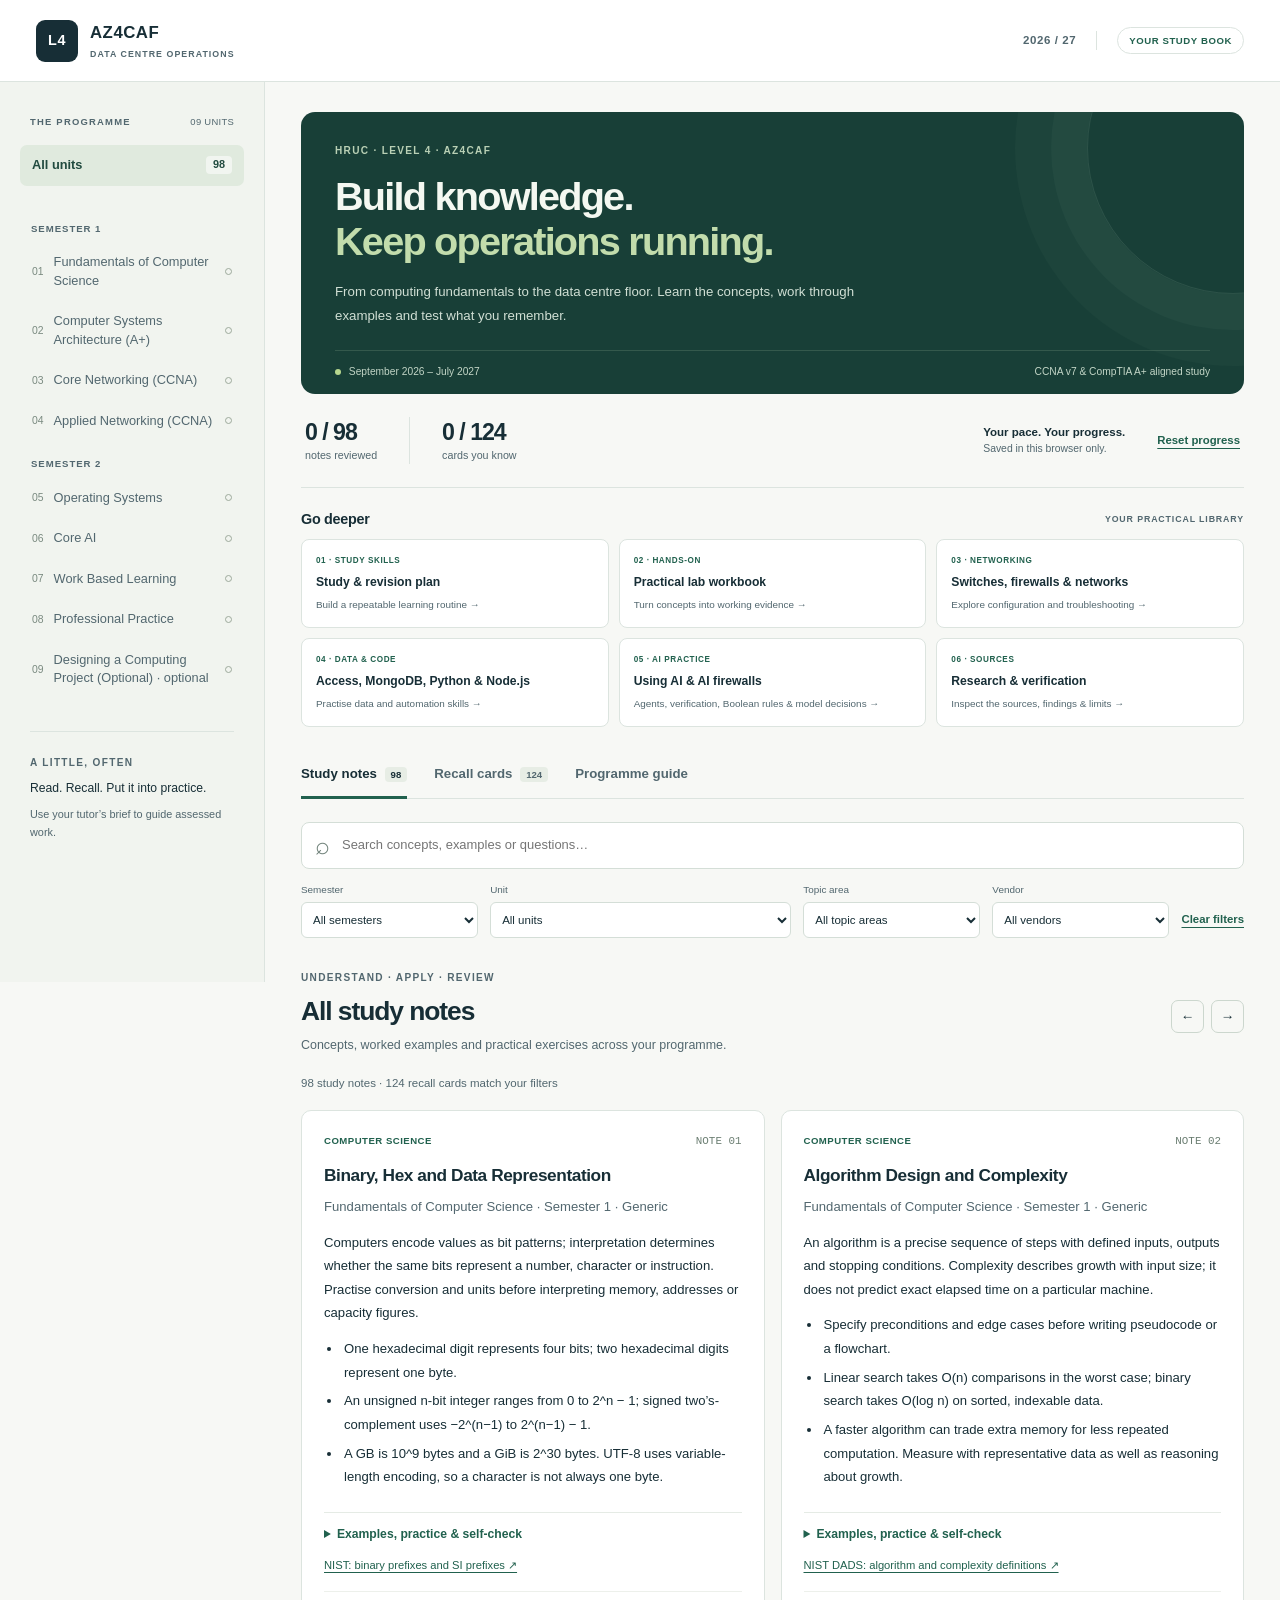
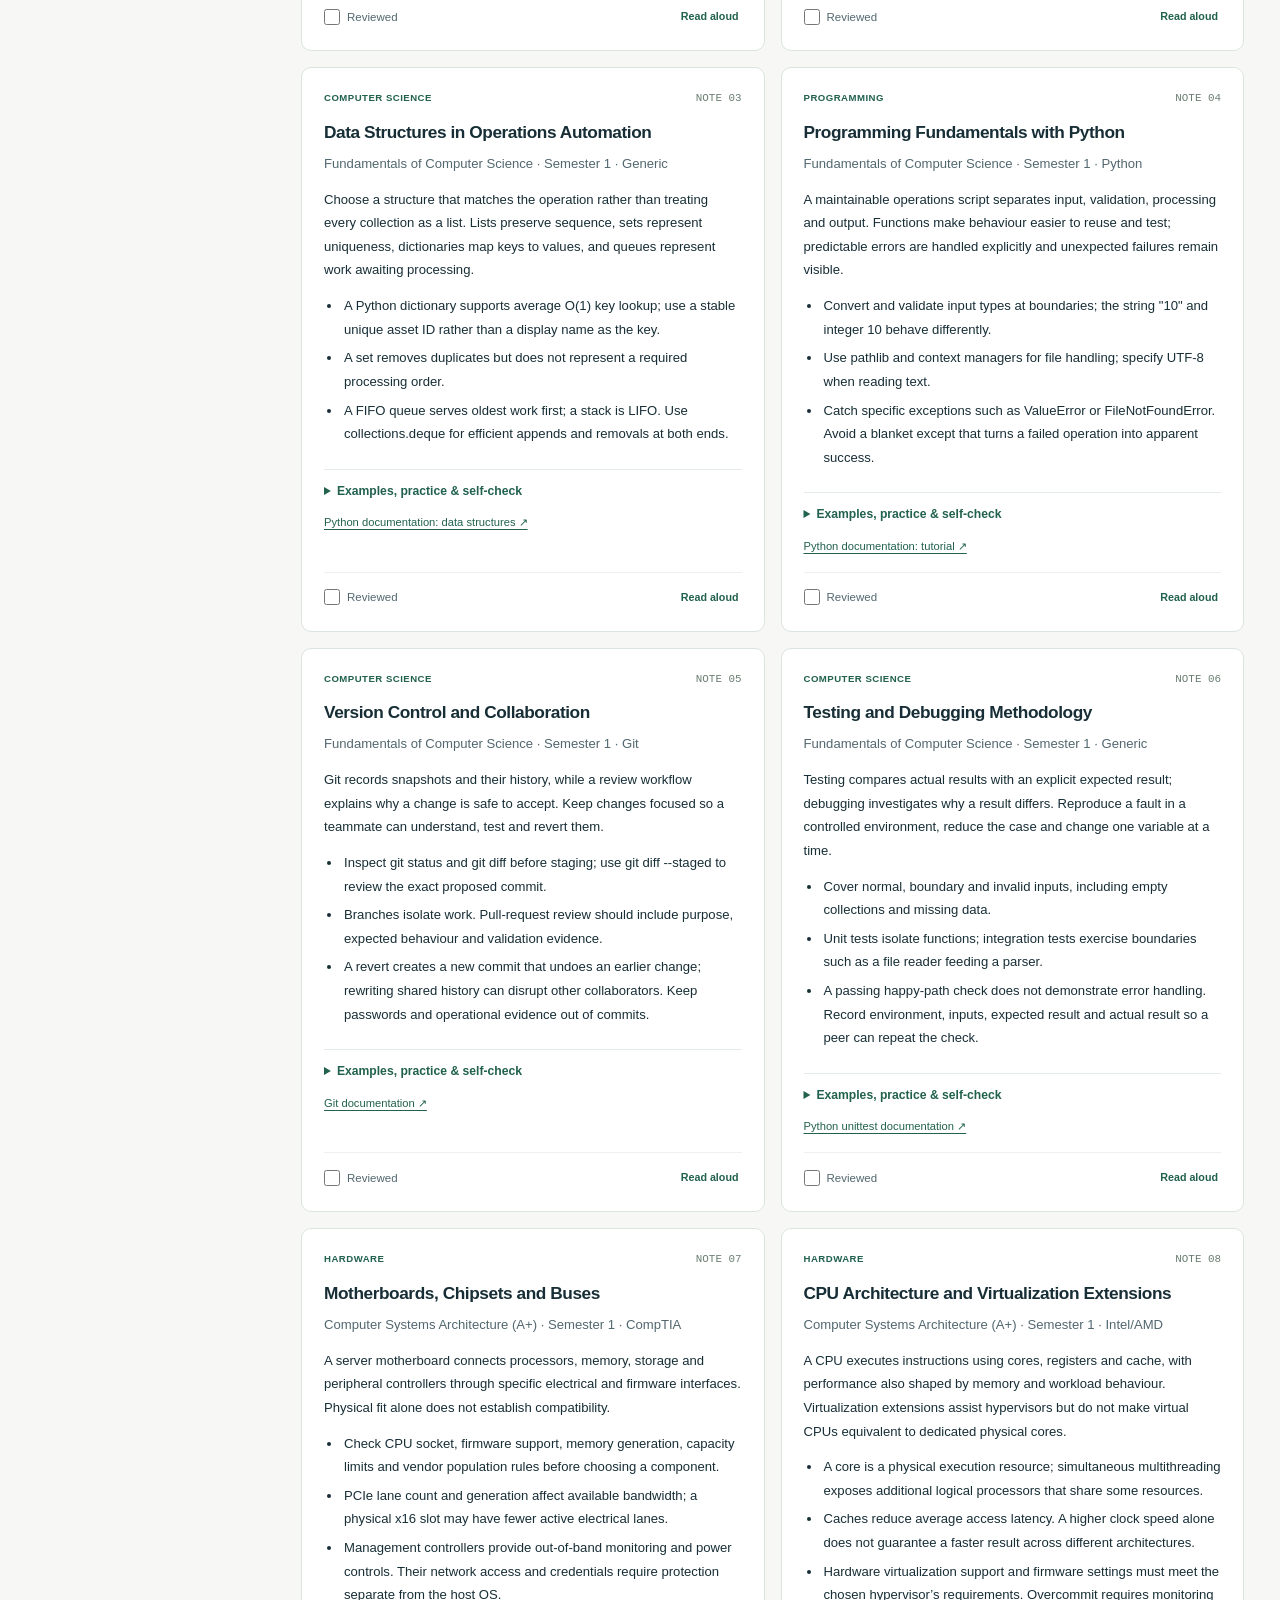
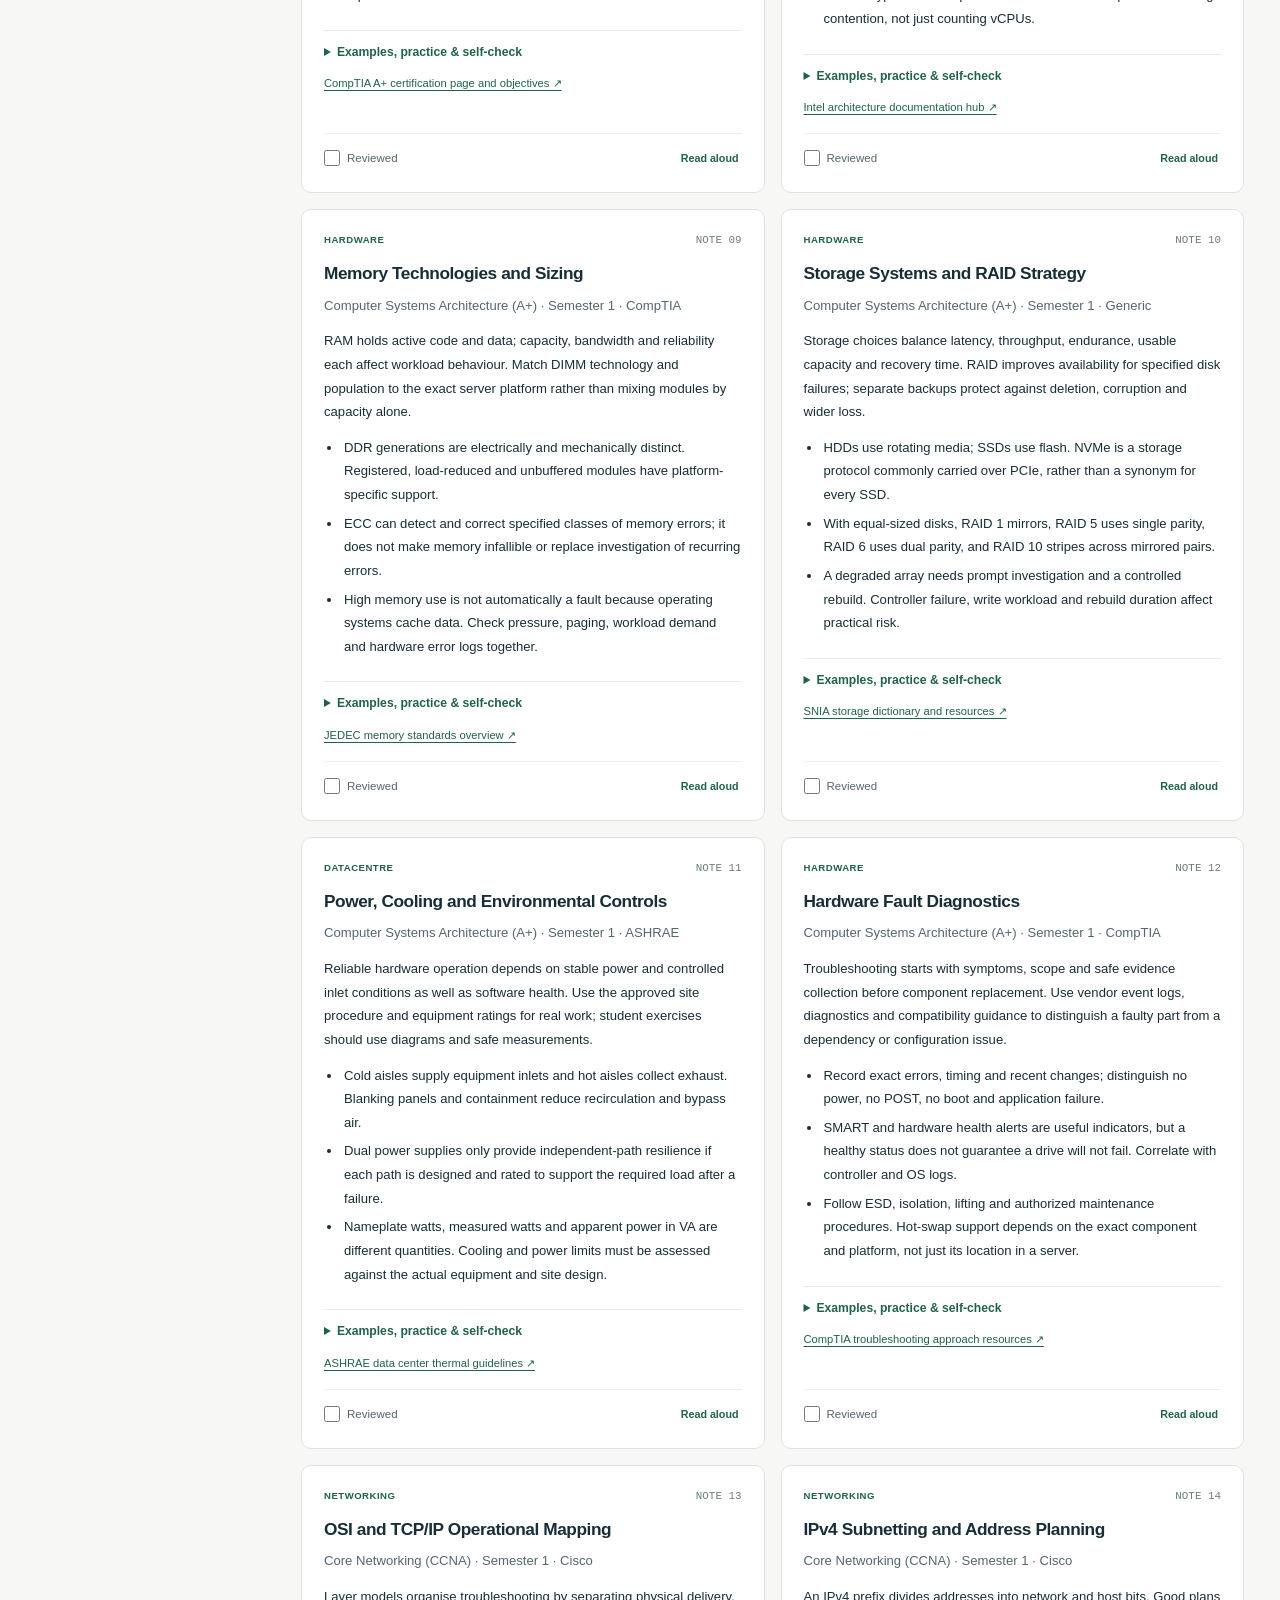
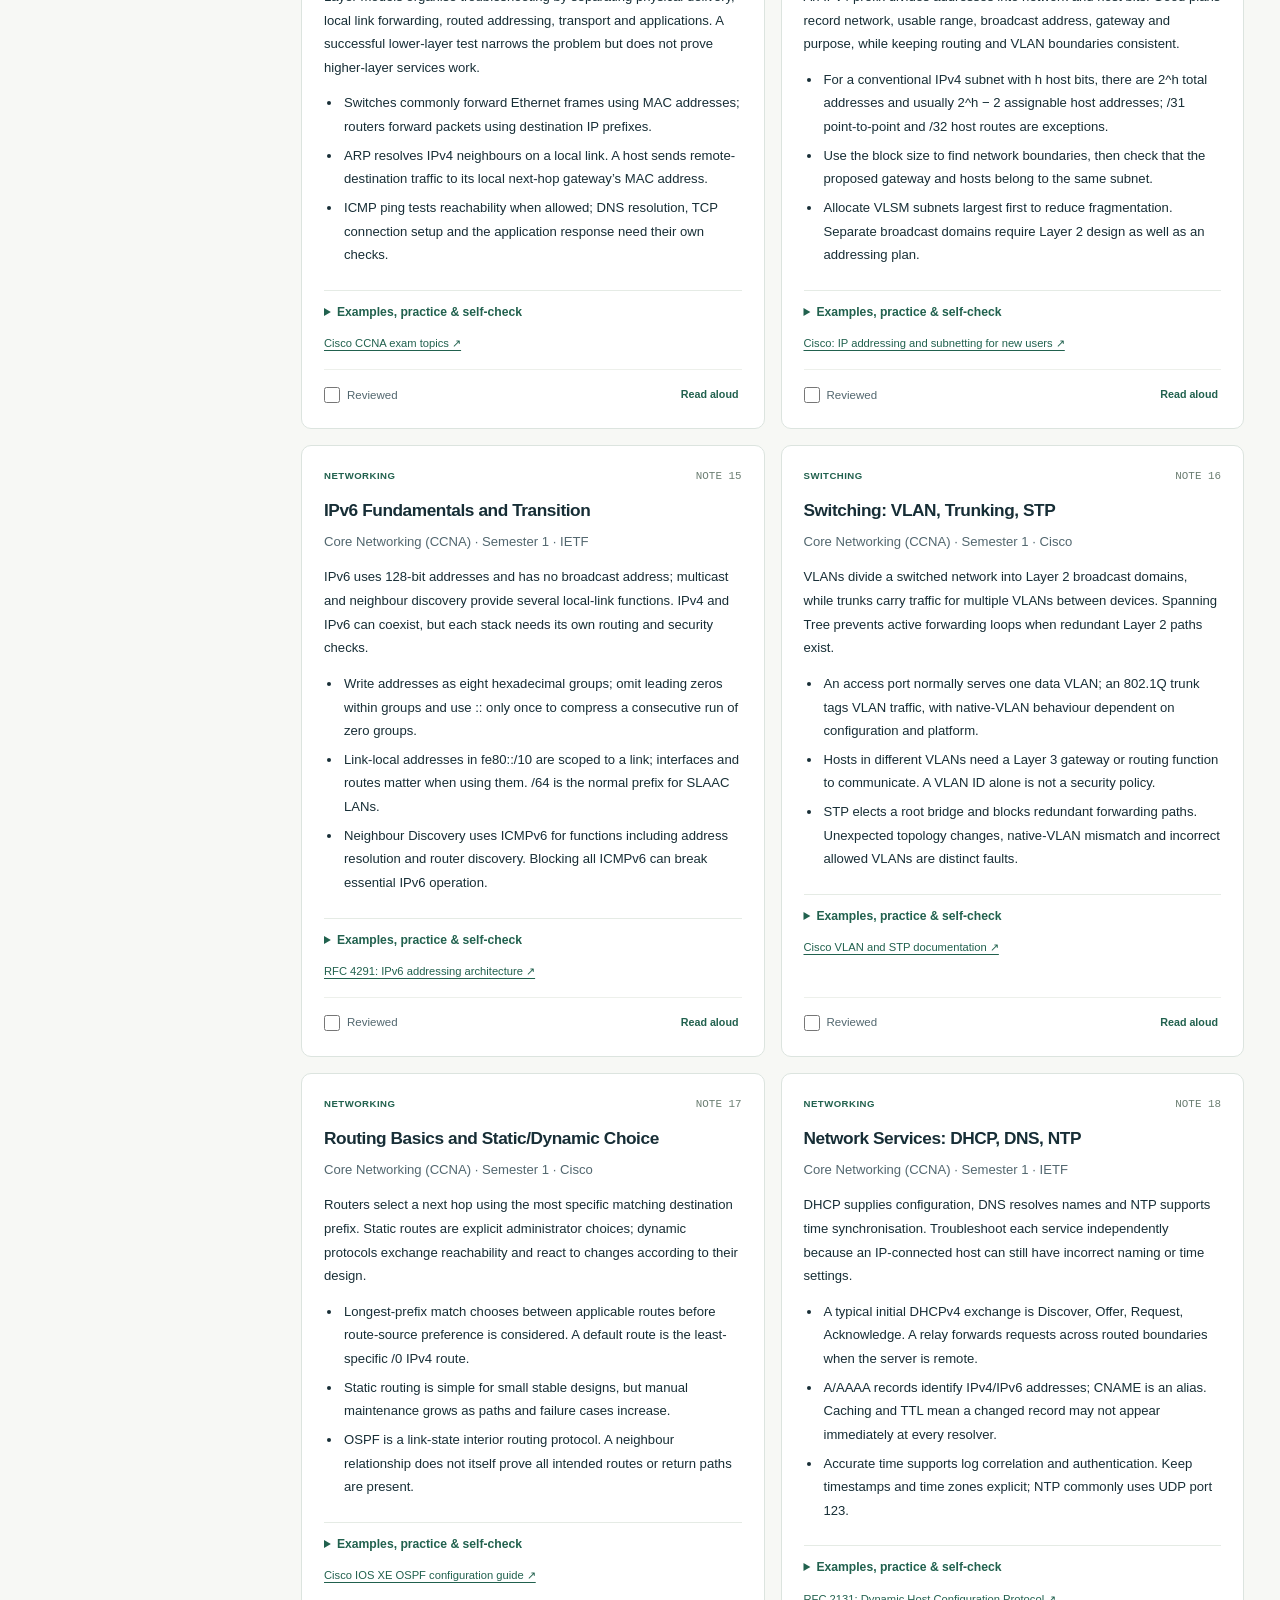
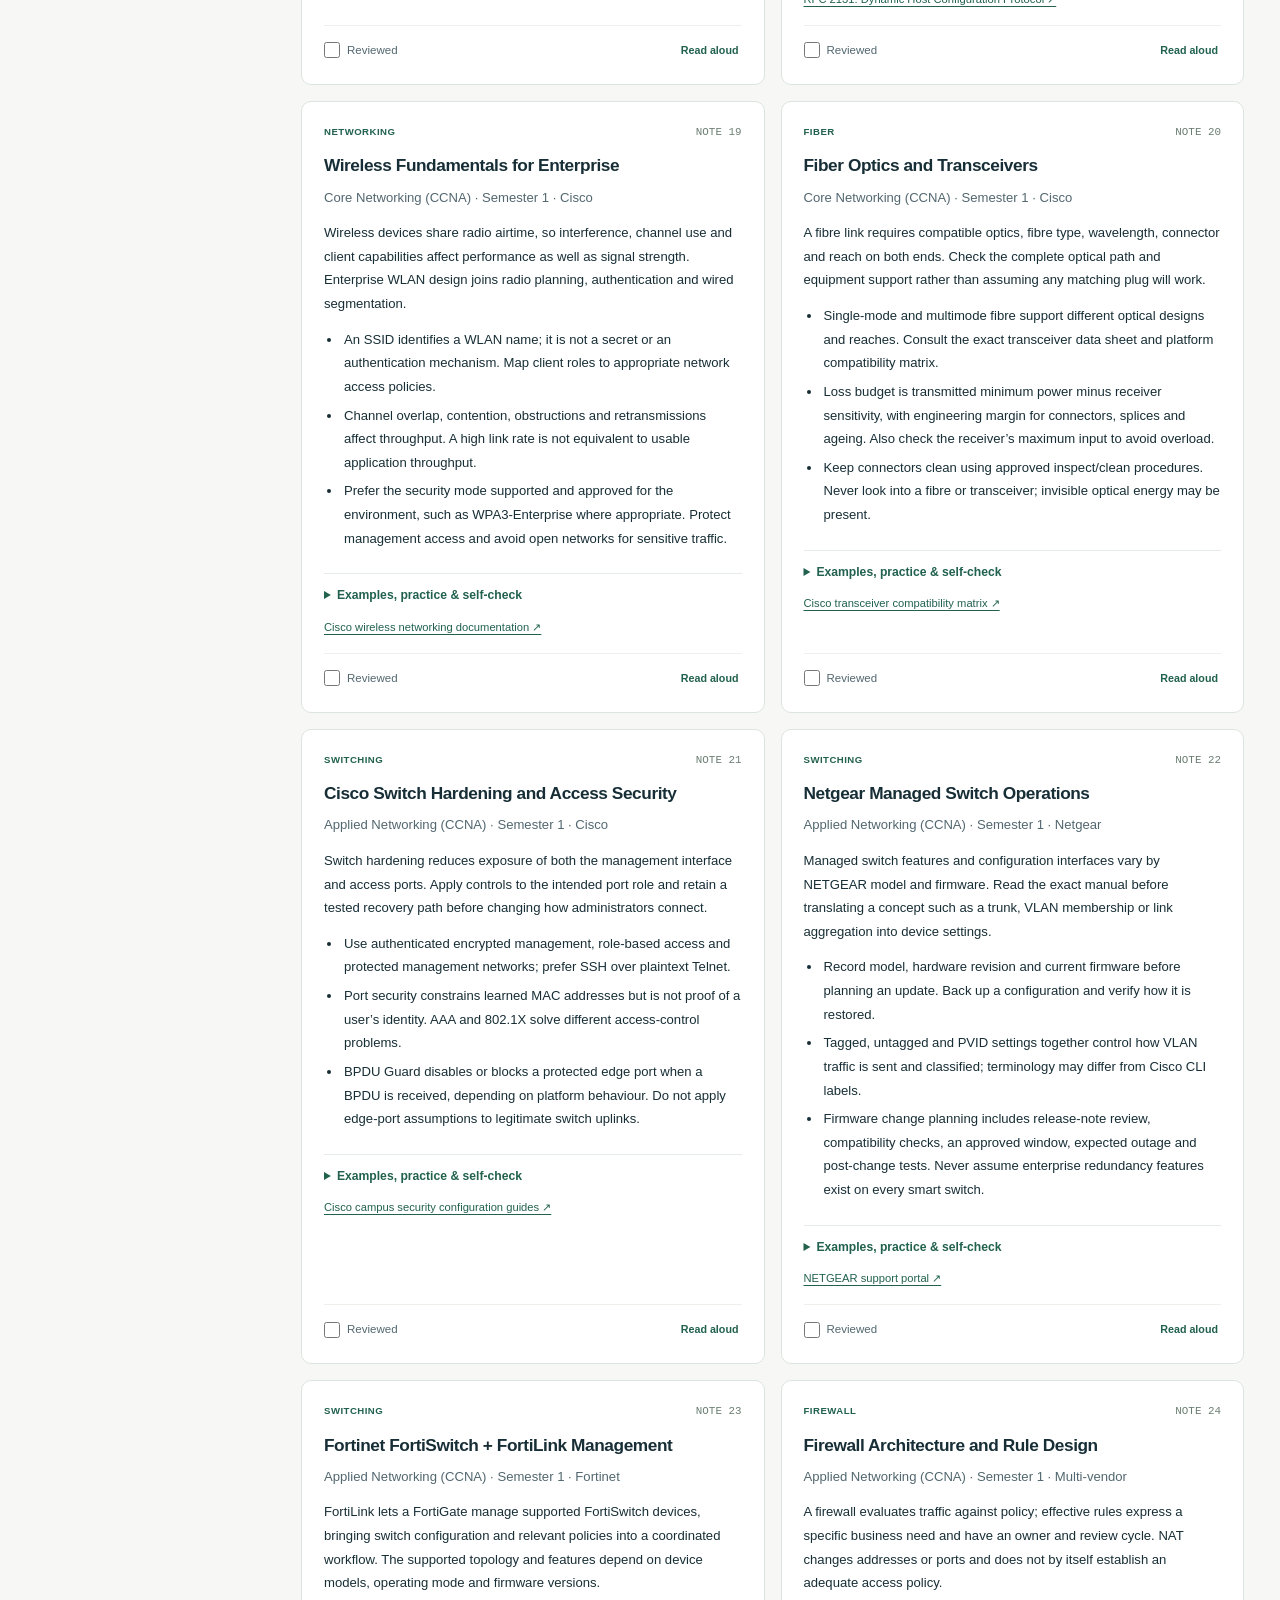
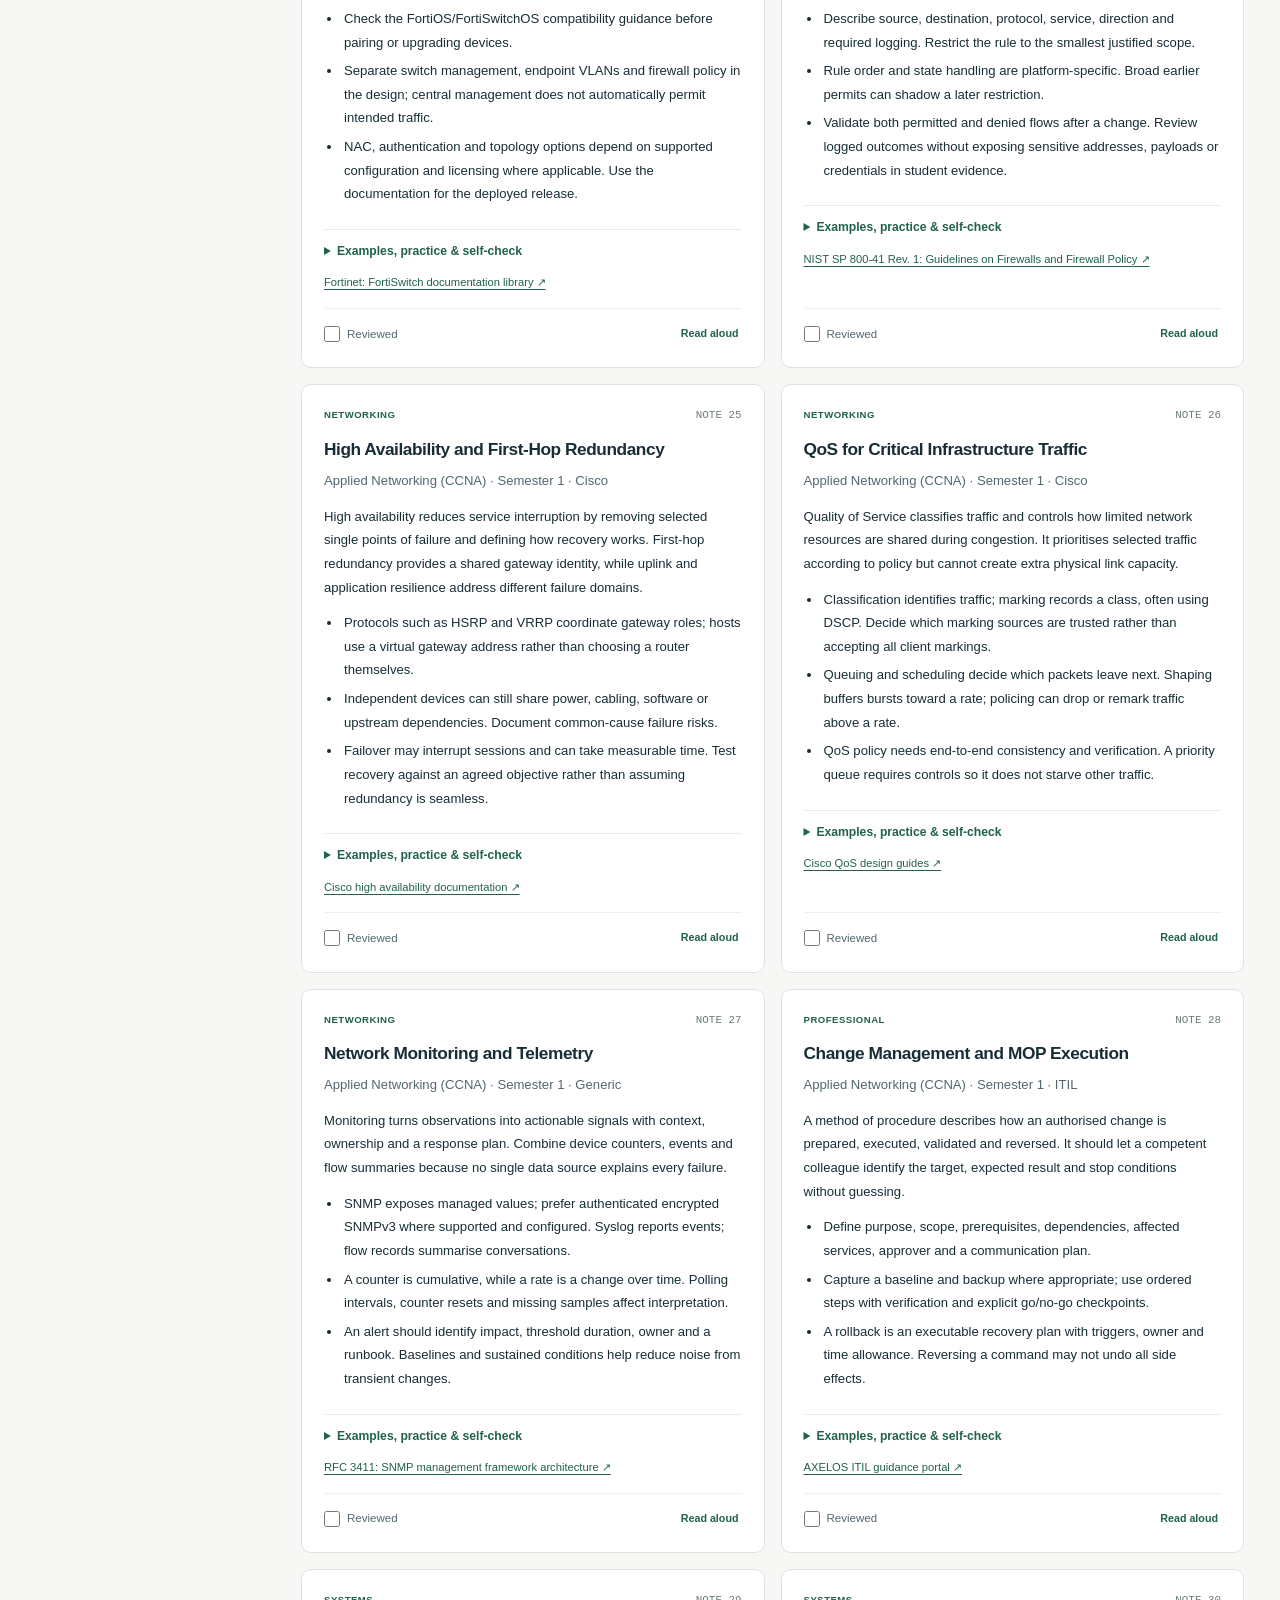
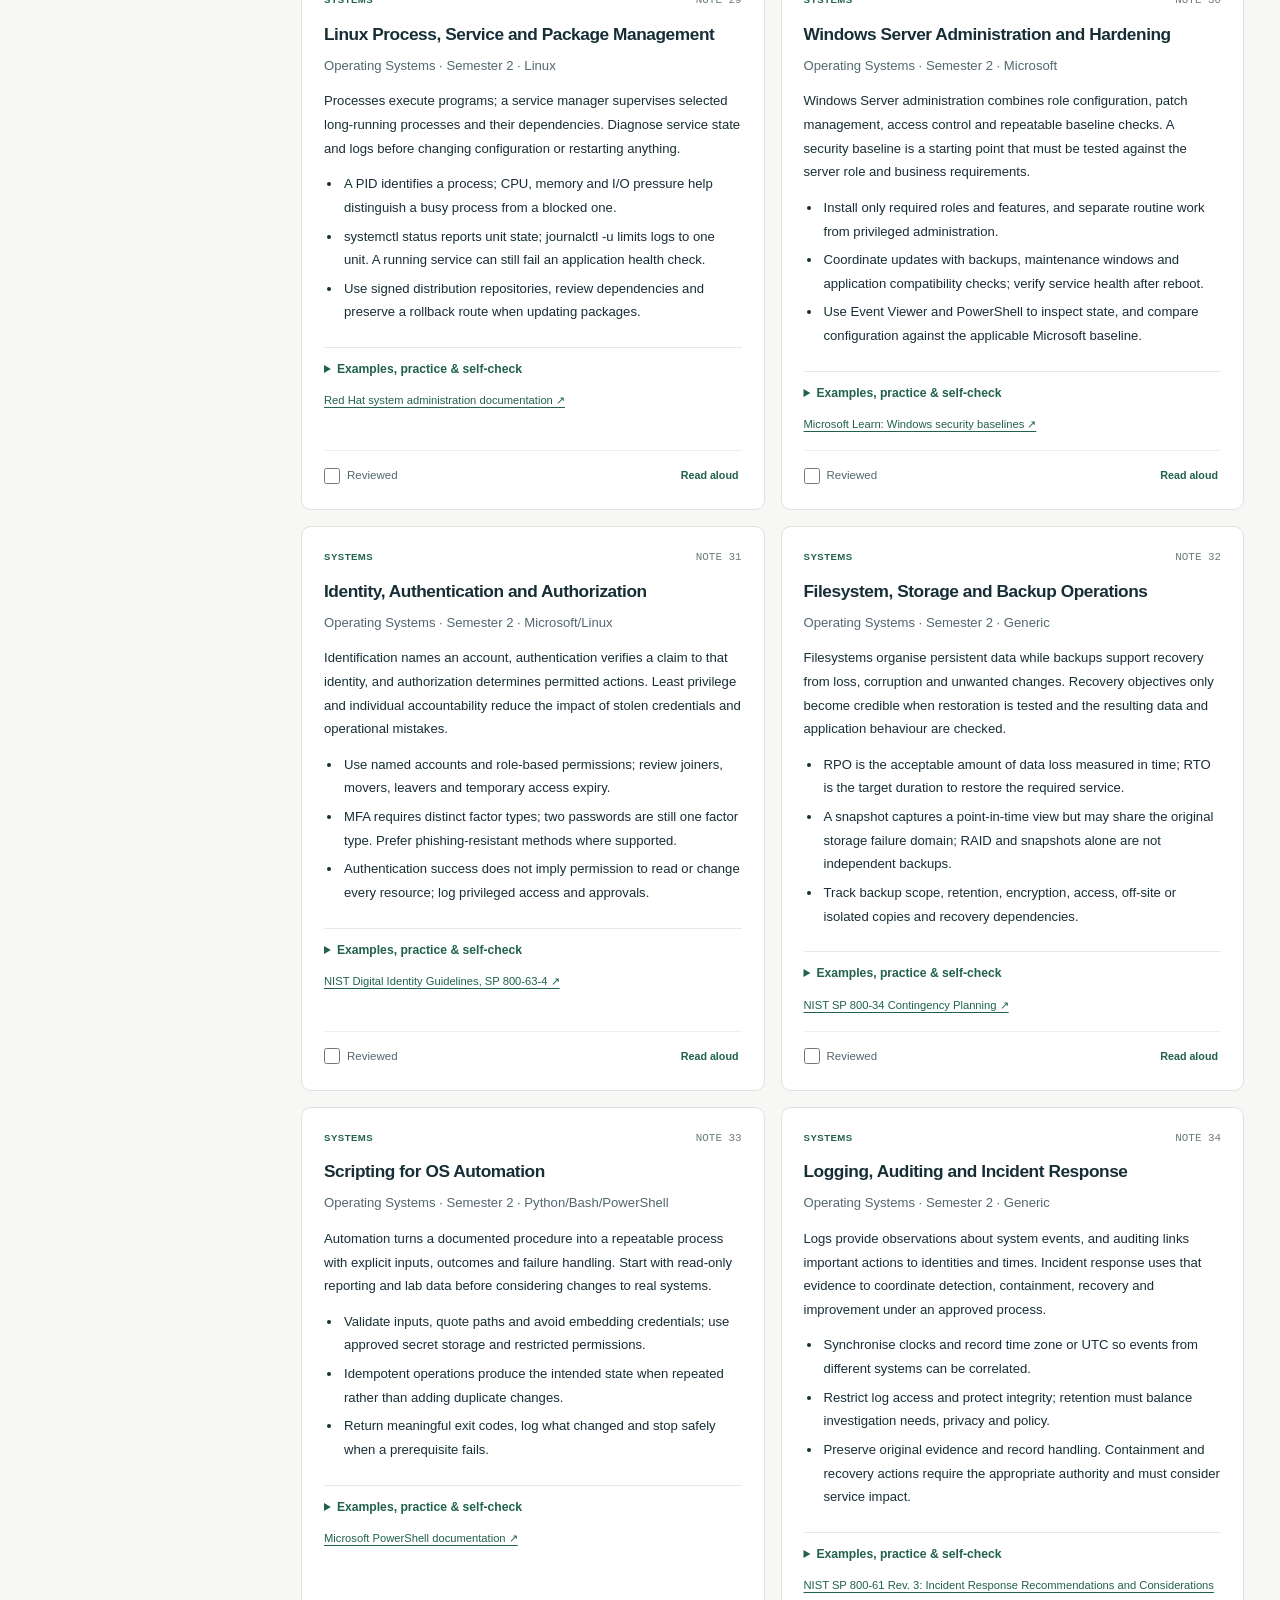
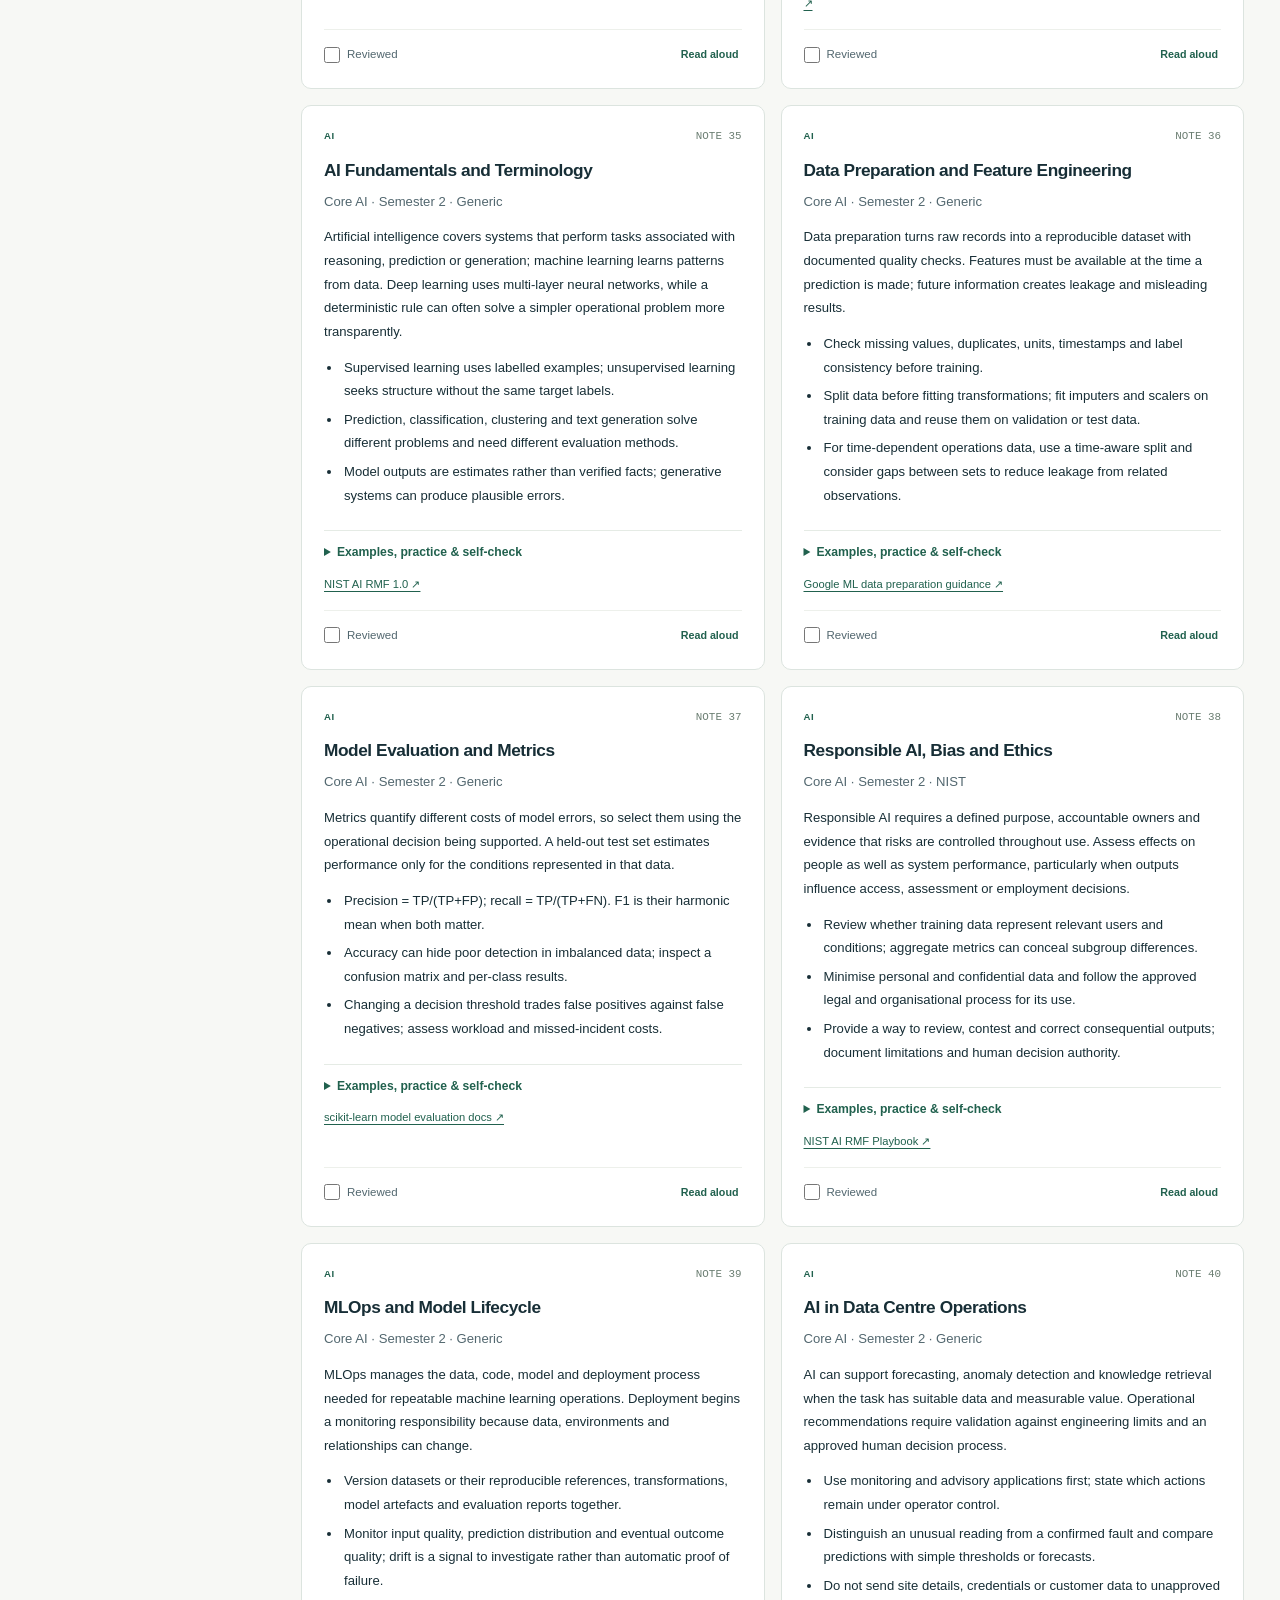
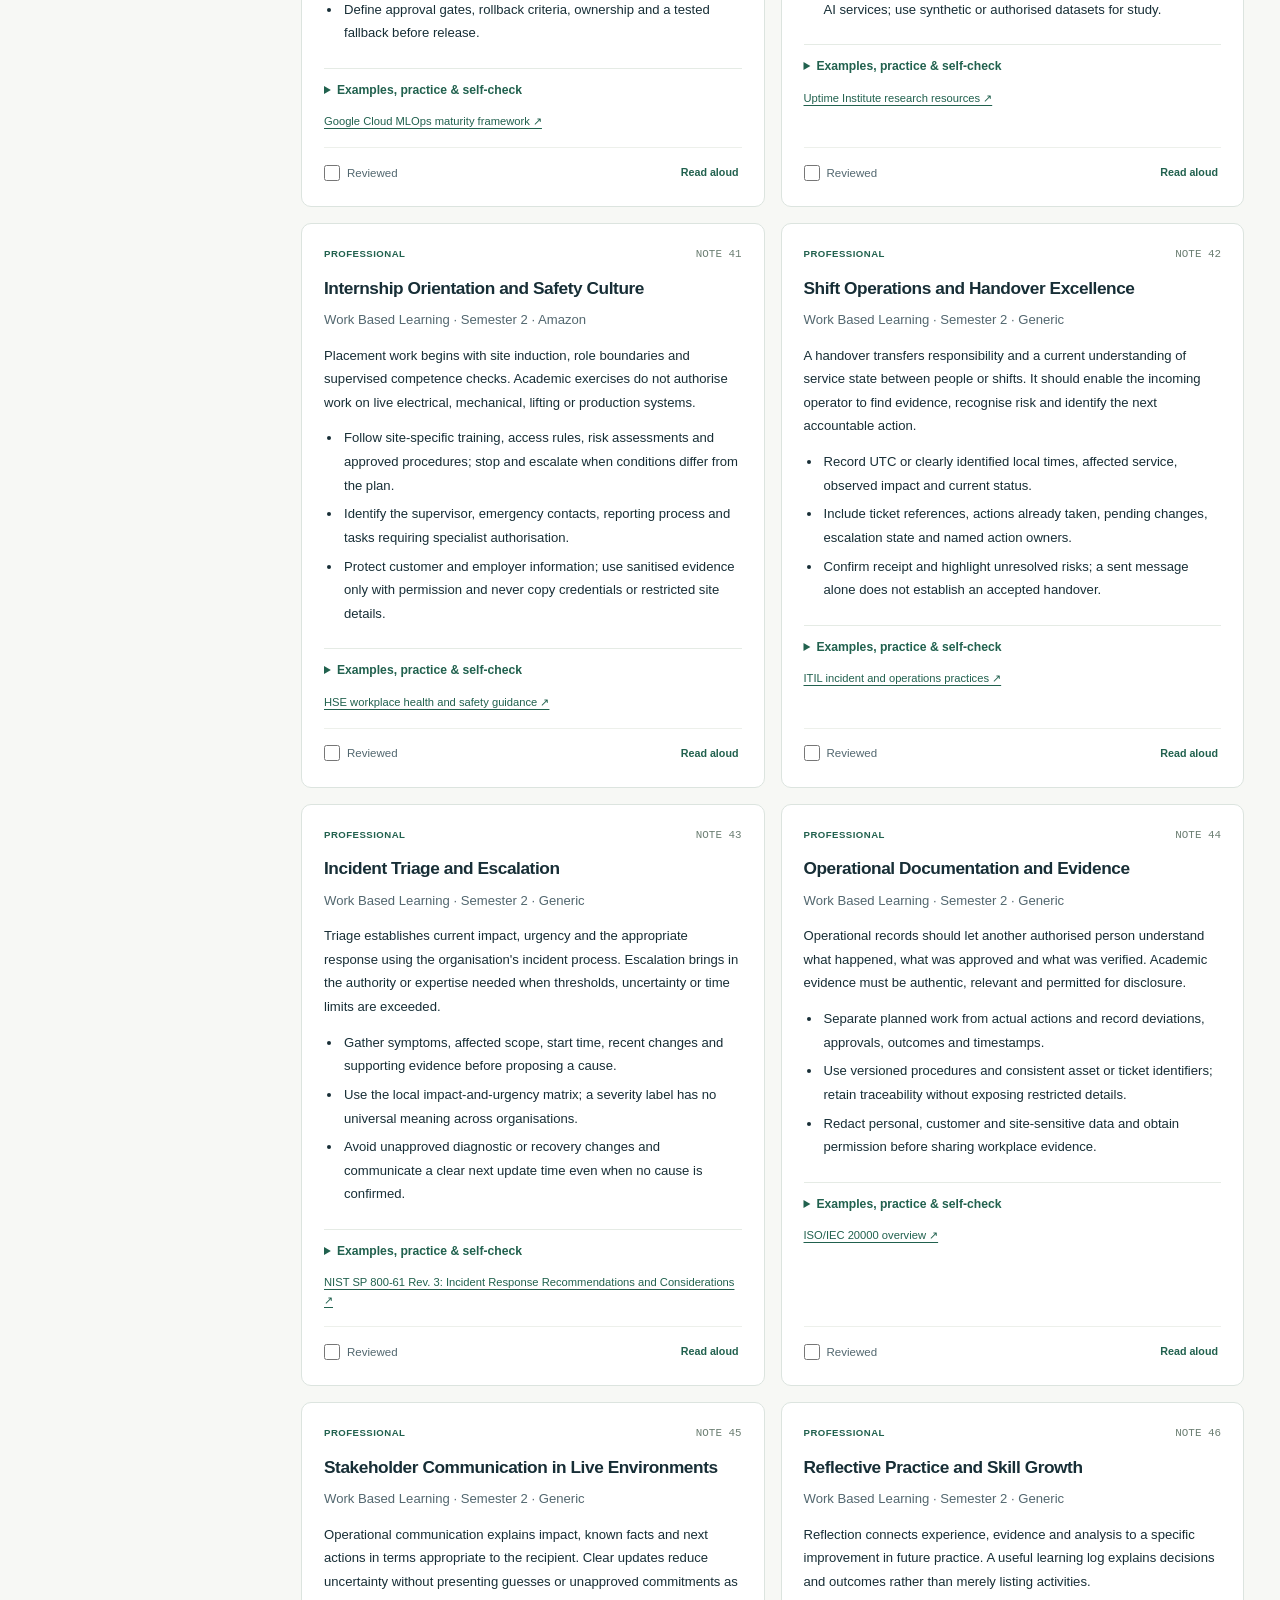
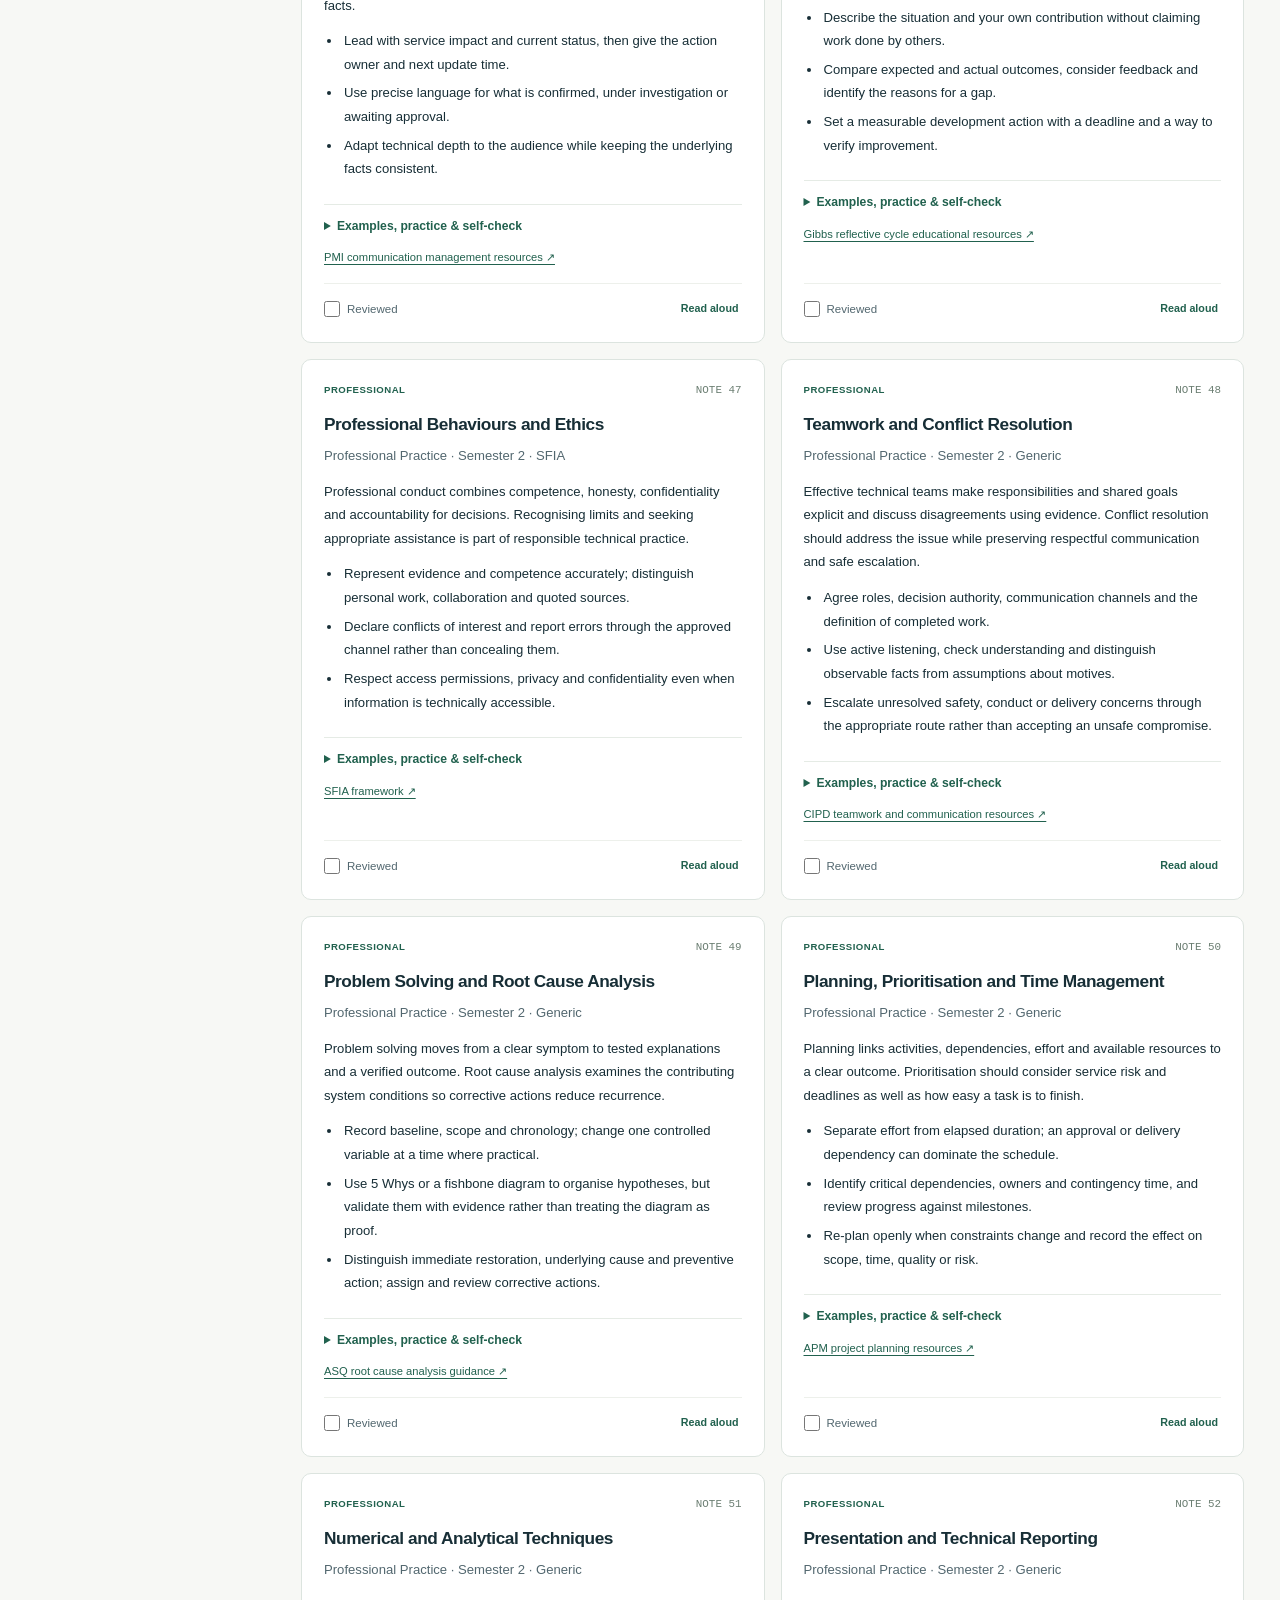
==== commit f9341e9d: "Expand AZ4CAF study companion with researched notes and practical workbooks" ====
--- a/docs/index.html
+++ b/docs/index.html
@@ -1,205 +1,82 @@
 <!doctype html>
-<html lang="en">
-  <head>
-    <meta charset="UTF-8" />
-    <meta name="viewport" content="width=device-width, initial-scale=1.0" />
-    <title>AZ4CAF Interactive Study Book</title>
-    <style>
-      body { font-family: Arial, sans-serif; margin: 0; background: #f5f7fb; color: #111; }
-      header { background: #1f3c88; color: #fff; padding: 1rem 1.2rem; }
-      main { padding: 1rem 1.2rem; display: grid; gap: 1rem; }
-      .panel { background: #fff; border-radius: 10px; padding: 1rem; box-shadow: 0 1px 5px rgba(0,0,0,.08); }
-      .grid { display: grid; gap: .75rem; grid-template-columns: repeat(auto-fill, minmax(260px, 1fr)); }
-      .note { border: 1px solid #e3e9f4; border-radius: 8px; padding: .75rem; }
-      .meta { font-size: .85rem; color: #444; }
-      .source { font-size: .9rem; }
-      .flashcard { perspective: 1000px; min-height: 190px; cursor: pointer; }
-      .flashcard-inner { position: relative; width: 100%; height: 100%; min-height: 190px; transition: transform .45s; transform-style: preserve-3d; }
-      .flashcard.flipped .flashcard-inner { transform: rotateY(180deg); }
-      .face { position: absolute; inset: 0; border: 1px solid #cdd7eb; border-radius: 8px; padding: .75rem; backface-visibility: hidden; background: #fff; overflow: auto; }
-      .back { transform: rotateY(180deg); background: #edf3ff; }
-      select, button { margin-right: .5rem; padding: .35rem; }
-      .controls { display: flex; gap: .5rem; align-items: center; flex-wrap: wrap; margin-bottom: .75rem; }
-      .speak-btn { margin-top: .5rem; }
-    </style>
-  </head>
-  <body>
-    <header>
-      <h1>AZ4CAF Interactive Study Book (GitHub Pages)</h1>
-      <p>Distinction-level comprehensive notes and flip cards across all core subjects</p>
-    </header>
-    <main>
-      <section class="panel">
-        <h2>Interactive Book View</h2>
-        <div class="controls">
-          <label>Chapter (Unit): <select id="unitFilter"><option value="">All</option></select></label>
-          <button id="prevUnitBtn" type="button">Previous Chapter</button>
-          <button id="nextUnitBtn" type="button">Next Chapter</button>
+<html lang="en-GB">
+<head>
+  <meta charset="utf-8">
+  <meta name="viewport" content="width=device-width, initial-scale=1">
+  <meta name="description" content="AZ4CAF Level 4 Data Centre Operations: study notes, worked examples, practical exercises and revision cards.">
+  <title>AZ4CAF · Data Centre Study Book</title>
+  <link rel="stylesheet" href="./assets/study.css">
+  <script src="./assets/study.js" defer></script>
+</head>
+<body data-content-url="./data/study_content.json">
+  <a class="skip-link" href="#main">Skip to study content</a>
+  <header class="topbar">
+    <a class="brand" href="./" aria-label="AZ4CAF study book home"><span class="brand-mark" aria-hidden="true">L4</span><span>AZ4CAF <small>DATA CENTRE OPERATIONS</small></span></a>
+    <div class="topbar-right"><span class="cohort">2026 / 27</span><span class="personal-badge">YOUR STUDY BOOK</span></div>
+  </header>
+  <div class="layout">
+    <aside class="sidebar" aria-label="Unit navigation">
+      <div class="sidebar-label">THE PROGRAMME <span>09 UNITS</span></div>
+      <button class="all-units active" id="allUnitsBtn" type="button" aria-pressed="true"><span>All units</span><span id="totalNotes">—</span></button>
+      <nav id="unitNav" aria-label="Choose a unit"><p class="muted">Loading units…</p></nav>
+      <div class="sidebar-footer"><span class="small-label">A LITTLE, OFTEN</span><p>Read. Recall. Put it into practice.</p><p class="muted">Use your tutor’s brief to guide assessed work.</p></div>
+    </aside>
+    <main id="main" tabindex="-1">
+      <section class="hero" aria-labelledby="bookTitle">
+        <div class="eyebrow">HRUC · LEVEL 4 · AZ4CAF</div>
+        <h1 id="bookTitle">Build knowledge.<br><span>Keep operations running.</span></h1>
+        <p>From computing fundamentals to the data centre floor. Learn the concepts, work through examples and test what you remember.</p>
+        <div class="hero-footer"><span><i class="status-dot" aria-hidden="true"></i> September 2026 – July 2027</span><span>CCNA v7 &amp; CompTIA A+ aligned study</span></div>
+      </section>
+      <section class="progress-strip" aria-label="Your revision progress">
+        <div><span class="stat-value" id="notesProgress">0 / —</span><span class="stat-label">notes reviewed</span></div>
+        <div><span class="stat-value" id="cardsProgress">0 / —</span><span class="stat-label">cards you know</span></div>
+        <div class="progress-message"><strong>Your pace. Your progress.</strong><span>Saved in this browser only.</span></div>
+        <button id="resetProgressBtn" class="text-button" type="button">Reset progress</button>
+      </section>
+      <div id="resetConfirm" class="notice" hidden><p>Clear all reviewed notes and card ratings saved in this browser?</p><button id="confirmResetBtn" type="button">Clear progress</button><button id="cancelResetBtn" class="secondary" type="button">Keep progress</button></div>
+      <p id="storageNotice" class="notice" hidden>Browser storage is unavailable. You can study normally; progress will last for this visit.</p>
+      <section class="library" aria-labelledby="libraryTitle">
+        <div class="library-heading"><h2 id="libraryTitle">Go deeper</h2><span>YOUR PRACTICAL LIBRARY</span></div>
+        <div class="library-links">
+          <a href="./guides/study-guide.html"><span>01 · STUDY SKILLS</span><strong>Study &amp; revision plan</strong><span>Build a repeatable learning routine →</span></a>
+          <a href="./guides/labs.html"><span>02 · HANDS-ON</span><strong>Practical lab workbook</strong><span>Turn concepts into working evidence →</span></a>
+          <a href="./guides/network-labs.html"><span>03 · NETWORKING</span><strong>Switches, firewalls &amp; networks</strong><span>Explore configuration and troubleshooting →</span></a>
+          <a href="./guides/data-tools.html"><span>04 · DATA &amp; CODE</span><strong>Access, MongoDB, Python &amp; Node.js</strong><span>Practise data and automation skills →</span></a>
+          <a href="./guides/ai-guide.html"><span>05 · AI PRACTICE</span><strong>Using AI &amp; AI firewalls</strong><span>Agents, verification, Boolean rules &amp; model decisions →</span></a>
+          <a href="./guides/research.html"><span>06 · SOURCES</span><strong>Research &amp; verification</strong><span>Inspect the sources, findings &amp; limits →</span></a>
         </div>
-        <label>Semester: <select id="semesterFilter"><option value="">All</option><option value="1">1</option><option value="2">2</option></select></label>
-        <label>Category: <select id="categoryFilter"><option value="">All</option></select></label>
-        <label>Vendor: <select id="vendorFilter"><option value="">All</option></select></label>
-        <div id="notes" class="grid"></div>
       </section>
-
-      <section class="panel">
-        <h2>Flip Cards</h2>
-        <div id="cards" class="grid"></div>
+      <div class="view-switch" role="group" aria-label="Study view">
+        <button type="button" id="notesTab" class="view-button active" aria-pressed="true" data-view="notes">Study notes <span id="notesTabCount">—</span></button>
+        <button type="button" id="cardsTab" class="view-button" aria-pressed="false" data-view="cards">Recall cards <span id="cardsTabCount">—</span></button>
+        <button type="button" id="programmeTab" class="view-button" aria-pressed="false" data-view="programme">Programme guide</button>
+      </div>
+      <section id="studyControls" class="filters" aria-label="Find study material">
+        <label class="search-label" for="searchInput"><span class="visually-hidden">Search study material</span><span aria-hidden="true" class="search-icon">⌕</span><input type="search" id="searchInput" placeholder="Search concepts, examples or questions…" autocomplete="off"></label>
+        <div class="filter-row">
+          <label>Semester<select id="semesterFilter"><option value="">All semesters</option><option value="1">1 · Sep 2026 – Feb 2027</option><option value="2">2 · Feb – Jul 2027</option></select></label>
+          <label>Unit<select id="unitFilter"><option value="">All units</option></select></label>
+          <label>Topic area<select id="categoryFilter"><option value="">All topic areas</option></select></label>
+          <label>Vendor<select id="vendorFilter"><option value="">All vendors</option></select></label>
+          <button id="clearFiltersBtn" class="text-button" type="button">Clear filters</button>
+        </div>
       </section>
-
-      <section class="panel">
-        <h2>Referenced Sources (Case Study Evidence)</h2>
-        <ul id="references"></ul>
+      <div id="loadState" class="notice" role="status">Opening your study book…</div>
+      <button id="retryBtn" type="button" hidden>Try loading again</button>
+      <section id="studySection" aria-labelledby="sectionTitle" hidden>
+        <div class="section-heading"><div><span class="small-label" id="sectionEyebrow">YOUR REFERENCE SHELF</span><h2 id="sectionTitle">All study notes</h2><p id="unitSummary" class="muted"></p></div><div class="chapter-controls"><button id="prevUnitBtn" class="icon-button" type="button" aria-label="Previous unit">←</button><button id="nextUnitBtn" class="icon-button" type="button" aria-label="Next unit">→</button></div></div>
+        <p id="resultCount" class="result-count" role="status" aria-live="polite"></p>
+        <div id="notes" class="notes-grid"></div>
+        <div id="cards" class="cards-grid" hidden></div>
+        <div id="emptyState" class="empty-state" hidden><span aria-hidden="true">⌕</span><h3>No matching material</h3><p>Try a broader search or clear your filters.</p><button id="emptyClearBtn" type="button">Clear filters</button></div>
+        <section id="referencesPanel" class="references" aria-labelledby="referencesTitle"><h3 id="referencesTitle">Read further</h3><p class="muted">Official references for the notes in this view. Scenarios are illustrative practice, rather than evidence of real incidents.</p><ul id="references"></ul></section>
       </section>
+      <section id="programmeSection" aria-labelledby="programmeTitle" hidden><div class="section-heading"><div><span class="small-label">THE YEAR AHEAD</span><h2 id="programmeTitle">Your programme at a glance</h2></div></div><div id="programmeContent"></div></section>
+      <footer class="page-footer"><span>AZ4CAF · Built for steady progress</span><span>Independent revision aid · Confirm assessment and placement details with HRUC</span><button id="stopSpeechBtn" class="text-button" type="button" hidden>Stop reading aloud</button></footer>
+      <p id="announcement" class="visually-hidden" role="status" aria-live="polite"></p>
     </main>
-
-    <script>
-      const notesEl = document.getElementById('notes');
-      const cardsEl = document.getElementById('cards');
-      const referencesEl = document.getElementById('references');
-      const unitFilter = document.getElementById('unitFilter');
-      const semesterFilter = document.getElementById('semesterFilter');
-      const categoryFilter = document.getElementById('categoryFilter');
-      const vendorFilter = document.getElementById('vendorFilter');
-      const prevUnitBtn = document.getElementById('prevUnitBtn');
-      const nextUnitBtn = document.getElementById('nextUnitBtn');
-      let UNITS = [];
-      let NOTES = [];
-      let CARDS = [];
-
-      const setOptions = (select, values) => {
-        const existing = new Set(['']);
-        for (const opt of select.options) existing.add(opt.value);
-        values.forEach((value) => {
-          if (!existing.has(value)) {
-            const option = document.createElement('option');
-            option.value = value;
-            option.textContent = value;
-            select.appendChild(option);
-          }
-        });
-      };
-
-      const speak = (text) => {
-        if (!('speechSynthesis' in window)) return;
-        window.speechSynthesis.cancel();
-        window.speechSynthesis.speak(new SpeechSynthesisUtterance(text));
-      };
-
-      const applyFilters = () => {
-        let filteredNotes = [...NOTES];
-        let filteredCards = [...CARDS];
-
-        if (unitFilter.value) {
-          filteredNotes = filteredNotes.filter((item) => item.unit === unitFilter.value);
-          filteredCards = filteredCards.filter((item) => item.unit === unitFilter.value);
-        }
-        if (semesterFilter.value) {
-          filteredNotes = filteredNotes.filter((item) => String(item.semester) === semesterFilter.value);
-          filteredCards = filteredCards.filter((item) => String(item.semester) === semesterFilter.value);
-        }
-        if (categoryFilter.value) {
-          filteredNotes = filteredNotes.filter((item) => item.category === categoryFilter.value);
-          filteredCards = filteredCards.filter((item) => item.category === categoryFilter.value);
-        }
-        if (vendorFilter.value) {
-          filteredNotes = filteredNotes.filter((item) => item.vendor === vendorFilter.value);
-        }
-
-        return { filteredNotes, filteredCards };
-      };
-
-      const renderNotes = (notes) => {
-        notesEl.innerHTML = '';
-        notes.forEach((note) => {
-          const div = document.createElement('article');
-          div.className = 'note';
-          div.innerHTML = `
-            <h3>${note.topic}</h3>
-            <p class="meta">${note.unit} | Semester ${note.semester} | ${note.category} | ${note.vendor}</p>
-            <p>${note.content}</p>
-            <p><strong>Case study:</strong> ${note.case_study}</p>
-            <p class="source"><strong>Source:</strong> <a href="${note.source_url}" target="_blank" rel="noopener noreferrer">${note.source_title}</a></p>
-            <button class="speak-btn" type="button">Read this note aloud</button>
-          `;
-          div.querySelector('.speak-btn').addEventListener('click', () => speak(`${note.topic}. ${note.content}. ${note.case_study}`));
-          notesEl.appendChild(div);
-        });
-      };
-
-      const renderReferences = (notes) => {
-        referencesEl.innerHTML = '';
-        const refs = new Map();
-        notes.forEach((note) => refs.set(note.source_url, note.source_title));
-        [...refs.entries()].sort((a, b) => a[1].localeCompare(b[1])).forEach(([url, title]) => {
-          const li = document.createElement('li');
-          li.innerHTML = `<a href="${url}" target="_blank" rel="noopener noreferrer">${title}</a>`;
-          referencesEl.appendChild(li);
-        });
-      };
-
-      const renderCards = (cards) => {
-        cardsEl.innerHTML = '';
-        cards.forEach((card) => {
-          const div = document.createElement('article');
-          div.className = 'flashcard';
-          div.innerHTML = `
-            <div class="flashcard-inner">
-              <div class="face front"><h3>Q</h3><p>${card.question}</p></div>
-              <div class="face back"><h3>A</h3><p>${card.answer}</p><p class="meta">${card.unit}</p></div>
-            </div>
-            <button class="speak-btn" type="button">Read card aloud</button>
-          `;
-          div.addEventListener('click', () => div.classList.toggle('flipped'));
-          div.querySelector('.speak-btn').addEventListener('click', (event) => {
-            event.stopPropagation();
-            speak(`Question: ${card.question}. Answer: ${card.answer}`);
-          });
-          cardsEl.appendChild(div);
-        });
-      };
-
-      const refresh = () => {
-        const { filteredNotes, filteredCards } = applyFilters();
-        renderNotes(filteredNotes);
-        renderCards(filteredCards);
-        renderReferences(filteredNotes);
-      };
-
-      const navigateUnit = (direction) => {
-        if (!UNITS.length) return;
-        const currentIndex = UNITS.findIndex((unit) => unit.name === unitFilter.value);
-        const baseIndex = currentIndex === -1 ? 0 : currentIndex;
-        const nextIndex = (baseIndex + direction + UNITS.length) % UNITS.length;
-        unitFilter.value = UNITS[nextIndex].name;
-        refresh();
-      };
-
-      const init = async () => {
-        const response = await fetch('./data/study_content.json');
-        const content = await response.json();
-        UNITS = content.units || [];
-        NOTES = (content.notes || []).map((note) => ({
-          ...note,
-          semester: note.semester || (UNITS.find((unit) => unit.name === note.unit)?.semester ?? 1),
-        }));
-        CARDS = (content.flashcards || []).map((card) => ({
-          ...card,
-          semester: card.semester || (UNITS.find((unit) => unit.name === card.unit)?.semester ?? 1),
-        }));
-
-        setOptions(unitFilter, UNITS.map((unit) => unit.name));
-        setOptions(categoryFilter, [...new Set(NOTES.map((note) => note.category))].sort());
-        setOptions(vendorFilter, [...new Set(NOTES.map((note) => note.vendor))].sort());
-
-        [unitFilter, semesterFilter, categoryFilter, vendorFilter].forEach((element) => element.addEventListener('change', refresh));
-        prevUnitBtn.addEventListener('click', () => navigateUnit(-1));
-        nextUnitBtn.addEventListener('click', () => navigateUnit(1));
-
-        refresh();
-      };
-
-      init();
-    </script>
-  </body>
+  </div>
+  <noscript><p class="notice">Enable JavaScript to browse and filter this study book. The full notes are also available in docs/data/study_content.json in the repository.</p></noscript>
+</body>
 </html>
--- a/docs/assets/study.css
+++ b/docs/assets/study.css
@@ -0,0 +1,4 @@
+:root{--ink:#172e36;--muted:#52676f;--paper:#f7f8f5;--line:#dce4df;--green:#21614e;--mint:#dbeedc;--white:#fff;--accent:#bdde8b;--radius:14px;font-family:Inter,ui-sans-serif,-apple-system,BlinkMacSystemFont,"Segoe UI",sans-serif;color:var(--ink);background:var(--paper);font-synthesis:none;line-height:1.6}*{box-sizing:border-box}body{margin:0}button,input,select{font:inherit}button,a,input,select,summary{touch-action:manipulation}button{cursor:pointer;border:1px solid var(--green);border-radius:7px;background:var(--green);color:white;padding:9px 14px;font-weight:600;font-size:.86rem}button:hover{filter:brightness(.93)}button:disabled{cursor:default;opacity:.55}button:focus-visible,a:focus-visible,input:focus-visible,select:focus-visible,summary:focus-visible{outline:3px solid #237eac;outline-offset:4px}a{color:var(--green);text-underline-offset:3px}h1,h2,h3,h4,p{margin-top:0}h2{font-size:1.65rem;line-height:1.3;letter-spacing:-.04em;margin-bottom:5px}h3{line-height:1.4;letter-spacing:-.025em}p{margin-bottom:1rem}[hidden]{display:none!important}.visually-hidden{position:absolute;width:1px;height:1px;overflow:hidden;clip-path:inset(50%);white-space:nowrap}.skip-link{position:fixed;top:8px;left:8px;padding:12px;z-index:20;background:white;transform:translateY(-160%)}.skip-link:focus{transform:none}.topbar{height:82px;padding:0 36px;display:flex;align-items:center;justify-content:space-between;border-bottom:1px solid var(--line);background:var(--white)}.brand{display:flex;gap:12px;align-items:center;text-decoration:none;color:var(--ink);font-weight:800;letter-spacing:.03em;font-size:1.05rem}.brand-mark{display:grid;place-items:center;background:var(--ink);color:#fff;border-radius:9px;width:42px;height:42px;font-size:.9rem}.brand small{display:block;letter-spacing:.12em;font-size:.55rem;font-weight:600;color:var(--muted);margin-top:1px}.topbar-right{display:flex;align-items:center;gap:20px;font-size:.72rem;font-weight:600;letter-spacing:.05em}.cohort{border-right:1px solid var(--line);padding-right:20px;color:var(--muted)}.personal-badge{color:var(--green);border:1px solid var(--line);border-radius:20px;padding:5px 11px;font-size:.6rem}.layout{display:grid;grid-template-columns:265px minmax(0,1fr);max-width:1740px;margin:auto}.sidebar{padding:32px 20px 24px;border-right:1px solid var(--line);background:#f1f4ef;min-height:calc(100vh - 82px)}.sidebar-label{display:flex;justify-content:space-between;font-size:.59rem;letter-spacing:.13em;font-weight:800;color:var(--muted);padding:0 10px;margin-bottom:16px}.sidebar-label span{letter-spacing:.03em;font-weight:500}.all-units,.unit-link{width:100%;display:flex;align-items:center;justify-content:space-between;gap:10px;background:transparent;border:0;color:var(--muted);text-align:left;font-size:.8rem;padding:11px 12px;line-height:1.45;font-weight:500;border-radius:7px}.all-units{font-weight:650;color:var(--ink);margin-bottom:20px}.all-units span:last-child{font-size:.68rem;padding:1px 7px;background:#fff8;border-radius:4px}.all-units.active,.unit-link.active{background:#e0eade;color:#214b3f}.unit-link.active{box-shadow:inset 3px 0 0 var(--green)}.unit-link:hover{background:#e5ece2}.unit-number{color:#7a8a80;font-size:.65rem;flex-shrink:0}.unit-name{flex:1}.unit-complete{width:7px;height:7px;flex-shrink:0;border:1px solid #9daa9c;border-radius:50%}.unit-complete.done{background:var(--green);border-color:var(--green)}.semester-label{font-size:.6rem;font-weight:700;color:var(--muted);letter-spacing:.1em;padding:15px 11px 6px}.sidebar-footer{border-top:1px solid var(--line);margin:32px 10px 0;padding-top:23px}.sidebar-footer p{font-size:.76rem;margin:8px 0}.sidebar-footer .muted{font-size:.68rem}main{padding:30px 36px 0;min-width:0}.hero{background:#183f37;color:#f4f8f1;border-radius:var(--radius);padding:31px 34px 0;position:relative;overflow:hidden}.hero:after{content:"";position:absolute;width:290px;height:290px;right:-135px;top:-110px;border:1px solid #a7c2ad25;box-shadow:0 0 0 36px #a7c2ad0b,0 0 0 72px #a7c2ad09;border-radius:50%;pointer-events:none}.eyebrow,.small-label{font-size:.63rem;font-weight:750;letter-spacing:.13em}.hero .eyebrow{color:#b9d0b5;margin-bottom:15px}.hero h1{font-size:clamp(2rem,3.1vw,3.2rem);line-height:1.14;letter-spacing:-.045em;margin-bottom:15px;position:relative;z-index:1}.hero h1 span{color:#c2dcac}.hero>p{font-size:.83rem;max-width:535px;color:#d0dfd4;line-height:1.8;margin-bottom:23px}.hero-footer{border-top:1px solid #72927e50;display:flex;gap:15px;justify-content:space-between;padding:13px 0;font-size:.64rem;color:#c2d5c6;position:relative;z-index:1}.status-dot{display:inline-block;width:6px;height:6px;border-radius:50%;background:#b7d78e;margin-right:5px}.progress-strip{display:flex;align-items:center;gap:32px;padding:23px 4px;border-bottom:1px solid var(--line)}.progress-strip>div:first-child{border-right:1px solid var(--line);padding-right:32px}.stat-value{display:block;font-size:1.45rem;letter-spacing:-.045em;font-weight:700;line-height:1.3}.stat-label{display:block;font-size:.67rem;color:var(--muted)}.progress-message{margin-left:auto;display:grid;font-size:.72rem}.progress-message span{color:var(--muted);font-size:.65rem}.text-button{border:0;background:transparent;color:var(--green);font-size:.71rem;padding:7px 0;text-decoration:underline;text-underline-offset:4px}.view-switch{display:flex;border-bottom:1px solid var(--line);gap:27px;margin-top:17px}.view-button{border:0;border-radius:0;background:transparent;color:var(--muted);padding:14px 0;font-size:.83rem;position:relative}.view-button.active{color:var(--ink)}.view-button.active:after{content:"";position:absolute;bottom:-1px;left:0;right:0;height:3px;background:var(--green)}.view-button span{display:inline-block;font-size:.6rem;padding:0 6px;border-radius:4px;background:#e7ede5;margin-left:4px}.filters{padding:23px 0 20px}.search-label{position:relative;display:block}.search-label input{width:100%;padding:12px 15px 12px 40px;font-size:.81rem;color:var(--ink);border:1px solid #d4ded7;border-radius:8px;background:white}.search-icon{position:absolute;top:4px;left:14px;font-size:1.55rem;color:#6f8179}.filter-row{display:flex;flex-wrap:wrap;align-items:end;gap:12px;margin-top:13px}.filter-row label{font-size:.62rem;color:var(--muted);display:flex;flex-direction:column;gap:4px;flex:1;min-width:110px}.filter-row label:nth-child(2){flex:1.7;min-width:180px}select{max-width:100%;width:100%;border:1px solid #d4ded7;border-radius:6px;color:var(--ink);padding:7px;background:var(--white);font-size:.72rem;min-height:36px}.filter-row .text-button{white-space:nowrap;padding:9px 0}.section-heading{display:flex;justify-content:space-between;align-items:center;gap:20px;margin:12px 0 10px}.small-label{color:var(--muted);display:block;margin-bottom:8px}.section-heading p{margin:8px 0;font-size:.78rem;max-width:690px}.chapter-controls{display:flex;gap:7px}.icon-button{background:transparent;color:var(--ink);border:1px solid #ccd7ce;width:33px;height:33px;padding:0;font-weight:400}.result-count{font-size:.72rem;color:var(--muted);margin:8px 0 18px}.notes-grid{display:grid;grid-template-columns:repeat(2,minmax(0,1fr));gap:16px}.note{border:1px solid var(--line);border-radius:10px;background:var(--white);padding:22px;display:flex;flex-direction:column;min-width:0}.note-top{display:flex;align-items:start;justify-content:space-between;gap:8px;margin-bottom:12px}.topic-label{font-size:.6rem;letter-spacing:.05em;color:var(--green);text-transform:uppercase;font-weight:650}.note-index{color:#6b7e72;font-family:monospace;font-size:.68rem}.note h3{font-size:1.08rem;margin-bottom:8px}.meta{font-size:.65rem;color:var(--muted);margin-bottom:12px}.note p,.note li,.card p,.card li{font-size:.82rem;line-height:1.8}.note>p{margin-bottom:12px}.key-points{padding-left:18px;margin:0 0 14px}.key-points li{padding-left:2px;margin-bottom:5px}.note details{border-top:1px solid #e5ebe5;margin-top:4px;padding-top:12px}.note summary{font-size:.76rem;font-weight:600;cursor:pointer;color:var(--green)}.study-detail{margin-top:16px}.study-detail h4{font-size:.7rem;letter-spacing:.03em;margin:16px 0 5px;color:var(--green)}.study-detail p{white-space:pre-line}.scenario{padding-left:11px;border-left:2px solid #c1d9b4;color:var(--muted)}.answer-check{border:1px solid var(--line)!important;border-radius:7px;padding:9px!important;background:#f5f8f1;margin-bottom:15px}.answer-check p{margin:8px 0 0}.source-link{font-size:.7rem;overflow-wrap:anywhere;display:block;margin:13px 0 16px}.note-actions{display:flex;align-items:center;justify-content:space-between;gap:12px;border-top:1px solid #edf0eb;padding-top:13px;margin-top:auto}.review-label{display:flex;gap:7px;align-items:center;font-size:.72rem;color:var(--muted);cursor:pointer}.review-label input{accent-color:var(--green);width:16px;height:16px;margin:0}.note.reviewed{border-color:#9fb69a}.audio-button{background:transparent;border:0;color:var(--green);padding:3px;font-size:.67rem}.cards-grid{display:grid;grid-template-columns:repeat(2,minmax(0,1fr));gap:16px}.card{background:var(--white);border:1px solid var(--line);border-radius:10px;min-height:260px;padding:23px;display:flex;flex-direction:column}.card h3{font-size:1.08rem;margin:11px 0 18px}.card .meta{margin-top:0}.card-answer{border-top:1px solid var(--line);padding-top:14px;margin-top:15px}.card-answer .small-label{color:var(--green)}.card-controls{display:flex;justify-content:space-between;align-items:center;gap:10px;margin-top:auto;padding-top:13px}.rating-controls{display:flex;gap:7px;flex-wrap:wrap}.rating-controls button{padding:7px 10px;font-size:.7rem}.secondary{background:white;color:var(--green);border-color:#b8cbb6}.rating-status{font-size:.66rem;color:var(--green);margin:0 0 6px}.empty-state{text-align:center;border:1px dashed #bacaba;padding:40px 20px;border-radius:10px;background:#f1f5ed}.empty-state>span{display:block;font-size:2rem;color:var(--green)}.empty-state h3{margin:4px 0}.empty-state p{font-size:.8rem;color:var(--muted)}.references{border-top:1px solid var(--line);margin-top:28px;padding-top:22px}.references h3{font-size:1rem;margin-bottom:4px}.references>p{font-size:.73rem}.references ul{columns:2;column-gap:35px;padding-left:17px}.references li{font-size:.71rem;margin-bottom:8px;break-inside:avoid;overflow-wrap:anywhere}.notice{background:#edf2e6;border:1px solid #c9d8bc;border-radius:8px;padding:14px 18px;font-size:.8rem;margin:15px 0}.notice p{margin-bottom:10px}.notice button{margin-right:8px}.notice.error{background:#fff2ed;border-color:#e0b8a4}.page-footer{border-top:1px solid var(--line);margin-top:35px;padding:21px 0;display:flex;flex-wrap:wrap;gap:12px;justify-content:space-between;font-size:.61rem;color:var(--muted)}.page-footer button{padding:0;font-size:.65rem}.muted{color:var(--muted)}#programmeSection{padding-top:21px}.programme-intro{font-size:.85rem;max-width:750px}.semester-grid{display:grid;grid-template-columns:1fr 1fr;gap:17px;margin:23px 0}.programme-panel{border:1px solid var(--line);background:white;border-radius:10px;padding:24px}.programme-panel h3{font-size:1.15rem;margin-bottom:3px}.programme-panel .dates{font-size:.73rem;color:var(--green);margin-bottom:18px}.programme-unit{border-top:1px solid var(--line);padding:13px 0}.programme-unit:last-child{padding-bottom:0}.programme-unit button{padding:0;border:0;background:transparent;color:var(--ink);font-size:.82rem;text-align:left}.programme-unit p{font-size:.74rem;color:var(--muted);margin:5px 0}.programme-unit ul{font-size:.74rem;color:var(--muted);padding-left:17px;margin-bottom:0}.tag{font-size:.6rem;background:#e6eddd;border-radius:4px;padding:2px 6px;display:inline-block;color:var(--green);margin-bottom:6px}.placement-panel{background:#eaf1e2;border-color:#ccdcbf;margin-bottom:17px}.programme-panel p,.programme-panel li{font-size:.81rem}.programme-panel>p:last-child{margin-bottom:0}.certification-grid{display:grid;grid-template-columns:1fr 1fr;gap:17px;margin:17px 0}.certification-grid h3{font-size:1rem}.programme-note{font-size:.75rem;color:var(--muted)}@media(min-width:1500px){main{padding:36px 50px 0}.sidebar{padding:36px 22px}.layout{grid-template-columns:280px minmax(0,1fr)}}@media(max-width:1100px){.layout{grid-template-columns:220px minmax(0,1fr)}.sidebar{padding:25px 12px}.topbar{padding:0 24px}main{padding:24px 24px 0}.hero{padding:26px 25px 0}.progress-strip{gap:20px}.progress-strip>div:first-child{padding-right:20px}.progress-message{display:none}.progress-strip>.text-button{margin-left:auto}.hero-footer{flex-direction:column;gap:3px}.notes-grid,.cards-grid{grid-template-columns:1fr}.references ul{columns:1}}@media(max-width:760px){.topbar{height:70px;padding:0 18px}.brand small{font-size:.5rem}.topbar-right{gap:0}.cohort{border:0;padding:0;font-size:.65rem}.personal-badge{display:none}.layout{display:block}.sidebar{display:none}main{padding:18px 17px 0}.hero{padding:25px 23px 0}.hero h1{font-size:2.25rem}.hero>p{font-size:.8rem}.hero-footer{font-size:.61rem}.progress-strip{gap:20px;padding:20px 0}.stat-value{font-size:1.3rem}.stat-label{font-size:.62rem}.progress-strip>.text-button{font-size:.65rem;max-width:70px;text-align:right}.view-switch{gap:22px;margin-top:7px}.view-button{font-size:.77rem}.view-button span{font-size:.57rem;margin-left:1px}.filter-row{gap:10px}.filter-row label,.filter-row label:nth-child(2){flex:1 1 calc(50% - 10px);min-width:0}.filter-row>.text-button{margin-left:auto;font-size:.7rem}.section-heading{align-items:start}.section-heading h2{font-size:1.5rem}.small-label{font-size:.58rem}.note,.card{padding:20px}.section-heading p{font-size:.75rem}.semester-grid,.certification-grid{grid-template-columns:1fr}.page-footer{flex-direction:column;gap:5px}.programme-panel{padding:20px}.view-switch{overflow-x:auto;white-space:nowrap}.search-label input{font-size:.77rem}.notice{font-size:.75rem}.card-controls{align-items:start}.chapter-controls{margin-top:10px}}@media(prefers-reduced-motion:reduce){*{scroll-behavior:auto!important;transition:none!important}}@media print{.topbar,.sidebar,.hero,.progress-strip,.view-switch,.filters,.note-actions,.chapter-controls,.page-footer,.card-controls,.rating-controls,.source-link,.result-count{display:none!important}.layout{display:block}main{padding:0}.notes-grid,.cards-grid{display:block}.note,.card{break-inside:avoid;margin:0 0 15px}.note details{display:block}body{background:white}}
+
+.library{padding:22px 0 5px}.library-heading{display:flex;align-items:center;gap:12px;justify-content:space-between;margin-bottom:10px}.library-heading h2{font-size:.9rem;letter-spacing:-.02em;margin:0}.library-heading>span{font-size:.55rem;font-weight:650;letter-spacing:.1em;color:var(--muted)}.library-links{display:grid;grid-template-columns:repeat(3,minmax(0,1fr));gap:10px}.library-links a{display:flex;flex-direction:column;gap:7px;border:1px solid var(--line);background:#fff;border-radius:8px;padding:14px;text-decoration:none;color:var(--ink)}.library-links a:hover{border-color:#8aa883;background:#f1f6e9}.library-links a>span:first-child{font-size:.51rem;letter-spacing:.07em;color:var(--green);font-weight:750}.library-links strong{font-size:.76rem;line-height:1.4}.library-links a>span:last-child{font-size:.62rem;color:var(--muted);margin-top:auto;line-height:1.5}@media(max-width:1250px){.library-links{grid-template-columns:repeat(2,minmax(0,1fr))}}@media(max-width:430px){.library-links a{padding:12px}.library-links strong{font-size:.71rem}}@media print{.library{display:none}}
+@media(min-width:761px){.sidebar{position:sticky;top:0;align-self:start;height:100vh;overflow:auto}}
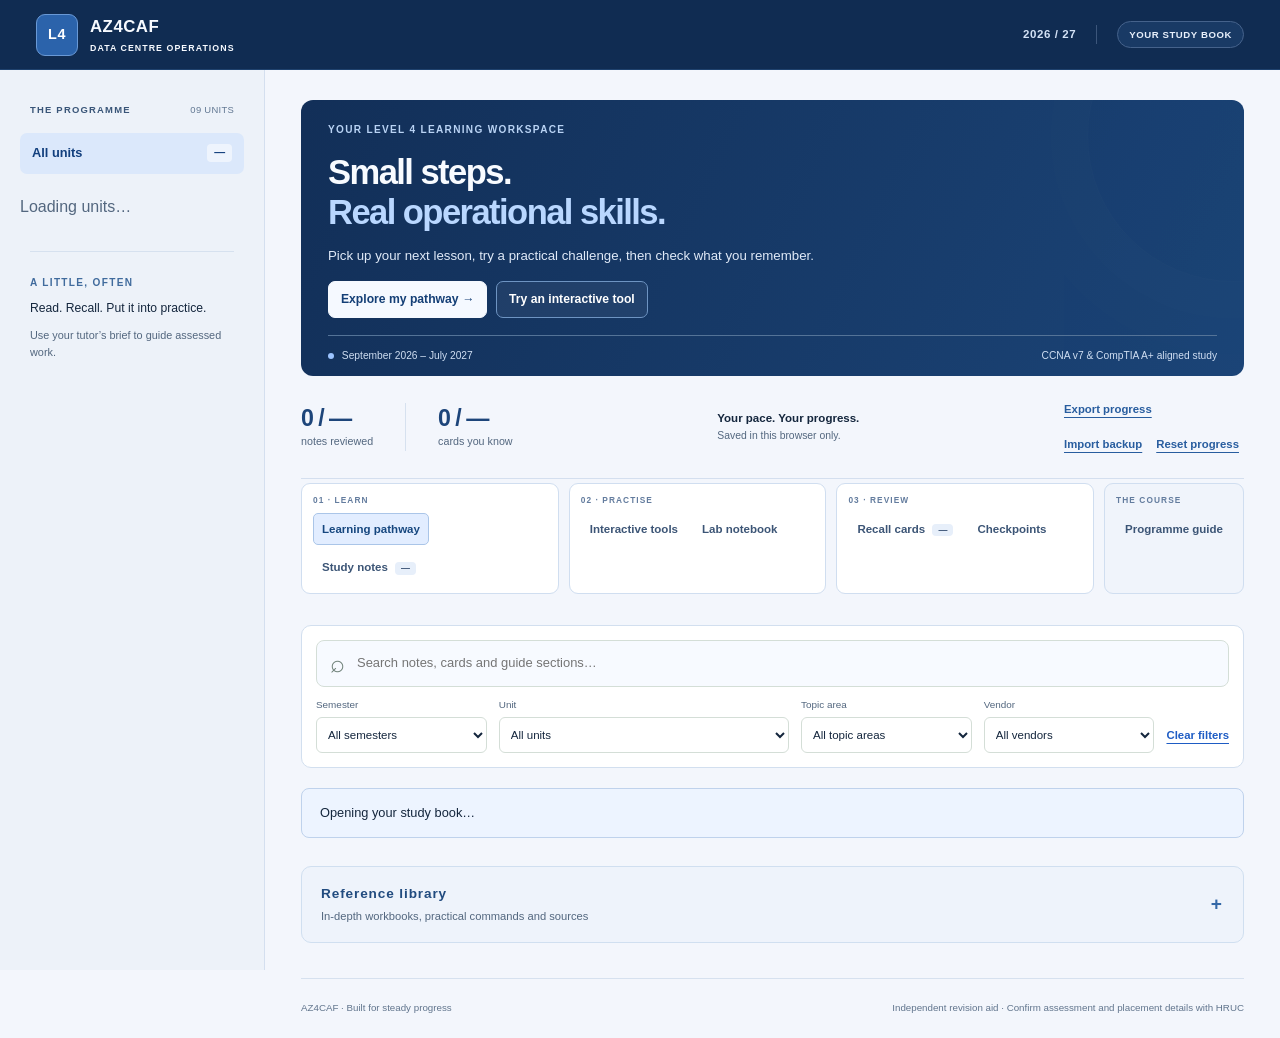
==== commit 17979422: "Redesign learning workspace with blue navigation and interactive tools" ====
--- a/docs/index.html
+++ b/docs/index.html
@@ -6,9 +6,12 @@
   <meta name="description" content="AZ4CAF Level 4 Data Centre Operations: study notes, worked examples, practical exercises and revision cards.">
   <title>AZ4CAF · Data Centre Study Book</title>
   <link rel="stylesheet" href="./assets/study.css">
+  <link rel="stylesheet" href="./assets/simulations.css">
+  <script src="./assets/progress.js" defer></script>
+  <script src="./assets/simulations.js" defer></script>
   <script src="./assets/study.js" defer></script>
 </head>
-<body data-content-url="./data/study_content.json">
+<body data-content-url="./data/study_content.json" data-learning-url="./data/learning_content.json" data-search-url="./data/search-index.json">
   <a class="skip-link" href="#main">Skip to study content</a>
   <header class="topbar">
     <a class="brand" href="./" aria-label="AZ4CAF study book home"><span class="brand-mark" aria-hidden="true">L4</span><span>AZ4CAF <small>DATA CENTRE OPERATIONS</small></span></a>
@@ -23,37 +26,31 @@
     </aside>
     <main id="main" tabindex="-1">
       <section class="hero" aria-labelledby="bookTitle">
-        <div class="eyebrow">HRUC · LEVEL 4 · AZ4CAF</div>
-        <h1 id="bookTitle">Build knowledge.<br><span>Keep operations running.</span></h1>
-        <p>From computing fundamentals to the data centre floor. Learn the concepts, work through examples and test what you remember.</p>
+        <div class="eyebrow">YOUR LEVEL 4 LEARNING WORKSPACE</div>
+        <h1 id="bookTitle">Small steps.<br><span>Real operational skills.</span></h1>
+        <p>Pick up your next lesson, try a practical challenge, then check what you remember.</p>
+        <div class="hero-actions"><button type="button" data-view="pathway">Explore my pathway <span aria-hidden="true">→</span></button><button type="button" class="secondary" data-view="practice">Try an interactive tool</button></div>
         <div class="hero-footer"><span><i class="status-dot" aria-hidden="true"></i> September 2026 – July 2027</span><span>CCNA v7 &amp; CompTIA A+ aligned study</span></div>
       </section>
       <section class="progress-strip" aria-label="Your revision progress">
         <div><span class="stat-value" id="notesProgress">0 / —</span><span class="stat-label">notes reviewed</span></div>
         <div><span class="stat-value" id="cardsProgress">0 / —</span><span class="stat-label">cards you know</span></div>
         <div class="progress-message"><strong>Your pace. Your progress.</strong><span>Saved in this browser only.</span></div>
-        <button id="resetProgressBtn" class="text-button" type="button">Reset progress</button>
+        <div class="backup-controls"><button id="exportProgressBtn" class="text-button" type="button">Export progress</button><button id="recoverProgressBtn" class="text-button" type="button" hidden>Download unreadable backup</button><button id="importProgressBtn" class="text-button" type="button">Import backup</button><button id="resetProgressBtn" class="text-button" type="button">Reset progress</button><input id="importProgressFile" class="visually-hidden" type="file" accept="application/json,.json" aria-label="Choose a progress backup"></div>
       </section>
-      <div id="resetConfirm" class="notice" hidden><p>Clear all reviewed notes and card ratings saved in this browser?</p><button id="confirmResetBtn" type="button">Clear progress</button><button id="cancelResetBtn" class="secondary" type="button">Keep progress</button></div>
+      <div id="resetConfirm" class="notice" hidden><p>Clear your reviewed notes, card ratings, lesson completions, checkpoint results and lab notebook saved in this browser? Export a backup first if you want to keep them.</p><button id="confirmResetBtn" type="button">Clear progress</button><button id="cancelResetBtn" class="secondary" type="button">Keep progress</button></div>
       <p id="storageNotice" class="notice" hidden>Browser storage is unavailable. You can study normally; progress will last for this visit.</p>
-      <section class="library" aria-labelledby="libraryTitle">
-        <div class="library-heading"><h2 id="libraryTitle">Go deeper</h2><span>YOUR PRACTICAL LIBRARY</span></div>
-        <div class="library-links">
-          <a href="./guides/study-guide.html"><span>01 · STUDY SKILLS</span><strong>Study &amp; revision plan</strong><span>Build a repeatable learning routine →</span></a>
-          <a href="./guides/labs.html"><span>02 · HANDS-ON</span><strong>Practical lab workbook</strong><span>Turn concepts into working evidence →</span></a>
-          <a href="./guides/network-labs.html"><span>03 · NETWORKING</span><strong>Switches, firewalls &amp; networks</strong><span>Explore configuration and troubleshooting →</span></a>
-          <a href="./guides/data-tools.html"><span>04 · DATA &amp; CODE</span><strong>Access, MongoDB, Python &amp; Node.js</strong><span>Practise data and automation skills →</span></a>
-          <a href="./guides/ai-guide.html"><span>05 · AI PRACTICE</span><strong>Using AI &amp; AI firewalls</strong><span>Agents, verification, Boolean rules &amp; model decisions →</span></a>
-          <a href="./guides/research.html"><span>06 · SOURCES</span><strong>Research &amp; verification</strong><span>Inspect the sources, findings &amp; limits →</span></a>
-        </div>
-      </section>
-      <div class="view-switch" role="group" aria-label="Study view">
-        <button type="button" id="notesTab" class="view-button active" aria-pressed="true" data-view="notes">Study notes <span id="notesTabCount">—</span></button>
-        <button type="button" id="cardsTab" class="view-button" aria-pressed="false" data-view="cards">Recall cards <span id="cardsTabCount">—</span></button>
-        <button type="button" id="programmeTab" class="view-button" aria-pressed="false" data-view="programme">Programme guide</button>
-      </div>
+      <div id="backupStatus" class="notice" role="status" hidden></div>
+      <div id="importConfirm" class="notice" hidden><h2 class="small-heading">Review your backup</h2><p id="importSummary"></p><p>This replaces progress in this browser. Export your current progress first if you want to keep it.</p><button id="confirmImportBtn" type="button">Replace with this backup</button><button id="cancelImportBtn" class="secondary" type="button">Cancel import</button></div>
+      <section id="continueDashboard" class="dashboard" aria-labelledby="dashboardTitle" hidden><div class="dashboard-heading"><div><span class="small-label">YOUR NEXT STEP</span><h2 id="dashboardTitle">Continue studying</h2></div><span id="lessonProgress" class="tag"></span></div><div id="dashboardContent" class="dashboard-grid"></div></section>
+      <nav class="view-switch" aria-label="Choose what to do next">
+        <div class="view-group"><span class="view-group-label">01 · LEARN</span><div><button type="button" id="pathwayTab" class="view-button active" aria-pressed="true" data-view="pathway">Learning pathway</button><button type="button" id="notesTab" class="view-button" aria-pressed="false" data-view="notes">Study notes <span id="notesTabCount">—</span></button></div></div>
+        <div class="view-group"><span class="view-group-label">02 · PRACTISE</span><div><button type="button" id="practiceTab" class="view-button" aria-pressed="false" data-view="practice">Interactive tools</button><button type="button" id="labsTab" class="view-button" aria-pressed="false" data-view="labs">Lab notebook</button></div></div>
+        <div class="view-group"><span class="view-group-label">03 · REVIEW</span><div><button type="button" id="cardsTab" class="view-button" aria-pressed="false" data-view="cards">Recall cards <span id="cardsTabCount">—</span></button><button type="button" id="quizzesTab" class="view-button" aria-pressed="false" data-view="quizzes">Checkpoints</button></div></div>
+        <div class="view-group programme-nav"><span class="view-group-label">THE COURSE</span><div><button type="button" id="programmeTab" class="view-button" aria-pressed="false" data-view="programme">Programme guide</button></div></div>
+      </nav>
       <section id="studyControls" class="filters" aria-label="Find study material">
-        <label class="search-label" for="searchInput"><span class="visually-hidden">Search study material</span><span aria-hidden="true" class="search-icon">⌕</span><input type="search" id="searchInput" placeholder="Search concepts, examples or questions…" autocomplete="off"></label>
+        <label class="search-label" for="searchInput"><span class="visually-hidden">Search study material</span><span aria-hidden="true" class="search-icon">⌕</span><input type="search" id="searchInput" placeholder="Search notes, cards and guide sections…" autocomplete="off"></label>
         <div class="filter-row">
           <label>Semester<select id="semesterFilter"><option value="">All semesters</option><option value="1">1 · Sep 2026 – Feb 2027</option><option value="2">2 · Feb – Jul 2027</option></select></label>
           <label>Unit<select id="unitFilter"><option value="">All units</option></select></label>
@@ -67,13 +64,32 @@
       <section id="studySection" aria-labelledby="sectionTitle" hidden>
         <div class="section-heading"><div><span class="small-label" id="sectionEyebrow">YOUR REFERENCE SHELF</span><h2 id="sectionTitle">All study notes</h2><p id="unitSummary" class="muted"></p></div><div class="chapter-controls"><button id="prevUnitBtn" class="icon-button" type="button" aria-label="Previous unit">←</button><button id="nextUnitBtn" class="icon-button" type="button" aria-label="Next unit">→</button></div></div>
         <p id="resultCount" class="result-count" role="status" aria-live="polite"></p>
+        <div id="librarySearchResults" class="search-results" hidden></div>
         <div id="notes" class="notes-grid"></div>
+        <div id="revisionControls" class="revision-controls" hidden><label>Revision mode<select id="revisionMode"><option value="due">Due and new cards</option><option value="all">Review any card</option></select></label><p id="revisionSummary" class="muted"></p><button id="startSessionBtn" type="button">Start 10-card session</button><button id="endSessionBtn" class="secondary" type="button" hidden>End session</button></div>
         <div id="cards" class="cards-grid" hidden></div>
         <div id="emptyState" class="empty-state" hidden><span aria-hidden="true">⌕</span><h3>No matching material</h3><p>Try a broader search or clear your filters.</p><button id="emptyClearBtn" type="button">Clear filters</button></div>
         <section id="referencesPanel" class="references" aria-labelledby="referencesTitle"><h3 id="referencesTitle">Read further</h3><p class="muted">Official references for the notes in this view. Scenarios are illustrative practice, rather than evidence of real incidents.</p><ul id="references"></ul></section>
       </section>
+      <section id="pathwaySection" class="learning-section" aria-labelledby="pathwayTitle" hidden><div class="section-heading"><div><span class="small-label">LEARN · PRACTISE · CHECK</span><h2 id="pathwayTitle" tabindex="-1">Your learning pathway</h2><p class="muted">Follow a suggested order or revisit a topic. Completion is your own study record.</p></div></div><div id="pathwayContent"></div></section>
+      <section id="quizzesSection" class="learning-section" aria-labelledby="quizzesTitle" hidden><div class="section-heading"><div><span class="small-label">EXPLAIN YOUR REASONING</span><h2 id="quizzesTitle" tabindex="-1">Unit checkpoints</h2><p class="muted">Ten original practice questions, including applied scenarios. An 80% result is a personal revision milestone, not an official grade.</p></div></div><div id="quizContent"></div></section>
+      <section id="labsSection" class="learning-section" aria-labelledby="labsTitle" hidden><div class="section-heading"><div><span class="small-label">PREDICT · OBSERVE · EXPLAIN</span><h2 id="labsTitle" tabindex="-1">Your lab notebook</h2><p class="muted">Use the linked workbook for exact commands. Tick steps you performed and record your own observations. This browser does not verify lab execution.</p></div></div><div id="labsContent"></div></section>
+      <section id="practiceSection" class="learning-section" aria-labelledby="practiceTitle" hidden><div class="section-heading"><div><span class="small-label">EXPLORE CAUSE AND EFFECT</span><h2 id="practiceTitle" tabindex="-1">Interactive practice</h2><p class="muted">Synthetic browser exercises. These tools do not configure infrastructure or grant permission for real changes.</p></div></div><div id="practiceTools"></div></section>
       <section id="programmeSection" aria-labelledby="programmeTitle" hidden><div class="section-heading"><div><span class="small-label">THE YEAR AHEAD</span><h2 id="programmeTitle">Your programme at a glance</h2></div></div><div id="programmeContent"></div></section>
-      <footer class="page-footer"><span>AZ4CAF · Built for steady progress</span><span>Independent revision aid · Confirm assessment and placement details with HRUC</span><button id="stopSpeechBtn" class="text-button" type="button" hidden>Stop reading aloud</button></footer>
+      <details class="library" aria-labelledby="libraryTitle">
+        <summary class="library-heading"><span><strong id="libraryTitle">Reference library</strong><span class="muted">In-depth workbooks, practical commands and sources</span></span><span class="library-toggle" aria-hidden="true">+</span></summary>
+        <div class="library-links">
+          <a href="./guides/study-guide.html"><span>01 · STUDY SKILLS</span><strong>Study &amp; revision plan</strong><span>Build a repeatable learning routine →</span></a>
+          <a href="./guides/labs.html"><span>02 · HANDS-ON</span><strong>Practical lab workbook</strong><span>Turn concepts into working evidence →</span></a>
+          <a href="./guides/network-labs.html"><span>03 · NETWORKING</span><strong>Switches, firewalls &amp; networks</strong><span>Explore configuration and troubleshooting →</span></a>
+          <a href="./guides/data-tools.html"><span>04 · DATA &amp; CODE</span><strong>Access, MongoDB, Python &amp; Node.js</strong><span>Practise data and automation skills →</span></a>
+          <a href="./guides/ai-guide.html"><span>05 · AI PRACTICE</span><strong>Using AI &amp; AI firewalls</strong><span>Agents, verification, Boolean rules &amp; model decisions →</span></a>
+          <a href="./guides/research.html"><span>06 · SOURCES</span><strong>Research &amp; verification</strong><span>Inspect the sources, findings &amp; limits →</span></a>
+          <a href="./guides/facilities-guide.html"><span>07 · HARDWARE &amp; FACILITIES</span><strong>Power, cooling &amp; resilience</strong><span>Plan capacity and safe maintenance →</span></a>
+        </div>
+      </details>
+      <footer class="page-footer"><span>AZ4CAF · Built for steady progress</span><span>Independent revision aid · Confirm assessment and placement details with HRUC</span></footer>
+      <div id="speechControls" class="speech-controls" hidden><span>Reading aloud</span><button id="stopSpeechBtn" class="secondary" type="button">Stop reading aloud</button></div>
       <p id="announcement" class="visually-hidden" role="status" aria-live="polite"></p>
     </main>
   </div>
--- a/docs/assets/study.css
+++ b/docs/assets/study.css
@@ -1,4 +1,20 @@
-:root{--ink:#172e36;--muted:#52676f;--paper:#f7f8f5;--line:#dce4df;--green:#21614e;--mint:#dbeedc;--white:#fff;--accent:#bdde8b;--radius:14px;font-family:Inter,ui-sans-serif,-apple-system,BlinkMacSystemFont,"Segoe UI",sans-serif;color:var(--ink);background:var(--paper);font-synthesis:none;line-height:1.6}*{box-sizing:border-box}body{margin:0}button,input,select{font:inherit}button,a,input,select,summary{touch-action:manipulation}button{cursor:pointer;border:1px solid var(--green);border-radius:7px;background:var(--green);color:white;padding:9px 14px;font-weight:600;font-size:.86rem}button:hover{filter:brightness(.93)}button:disabled{cursor:default;opacity:.55}button:focus-visible,a:focus-visible,input:focus-visible,select:focus-visible,summary:focus-visible{outline:3px solid #237eac;outline-offset:4px}a{color:var(--green);text-underline-offset:3px}h1,h2,h3,h4,p{margin-top:0}h2{font-size:1.65rem;line-height:1.3;letter-spacing:-.04em;margin-bottom:5px}h3{line-height:1.4;letter-spacing:-.025em}p{margin-bottom:1rem}[hidden]{display:none!important}.visually-hidden{position:absolute;width:1px;height:1px;overflow:hidden;clip-path:inset(50%);white-space:nowrap}.skip-link{position:fixed;top:8px;left:8px;padding:12px;z-index:20;background:white;transform:translateY(-160%)}.skip-link:focus{transform:none}.topbar{height:82px;padding:0 36px;display:flex;align-items:center;justify-content:space-between;border-bottom:1px solid var(--line);background:var(--white)}.brand{display:flex;gap:12px;align-items:center;text-decoration:none;color:var(--ink);font-weight:800;letter-spacing:.03em;font-size:1.05rem}.brand-mark{display:grid;place-items:center;background:var(--ink);color:#fff;border-radius:9px;width:42px;height:42px;font-size:.9rem}.brand small{display:block;letter-spacing:.12em;font-size:.55rem;font-weight:600;color:var(--muted);margin-top:1px}.topbar-right{display:flex;align-items:center;gap:20px;font-size:.72rem;font-weight:600;letter-spacing:.05em}.cohort{border-right:1px solid var(--line);padding-right:20px;color:var(--muted)}.personal-badge{color:var(--green);border:1px solid var(--line);border-radius:20px;padding:5px 11px;font-size:.6rem}.layout{display:grid;grid-template-columns:265px minmax(0,1fr);max-width:1740px;margin:auto}.sidebar{padding:32px 20px 24px;border-right:1px solid var(--line);background:#f1f4ef;min-height:calc(100vh - 82px)}.sidebar-label{display:flex;justify-content:space-between;font-size:.59rem;letter-spacing:.13em;font-weight:800;color:var(--muted);padding:0 10px;margin-bottom:16px}.sidebar-label span{letter-spacing:.03em;font-weight:500}.all-units,.unit-link{width:100%;display:flex;align-items:center;justify-content:space-between;gap:10px;background:transparent;border:0;color:var(--muted);text-align:left;font-size:.8rem;padding:11px 12px;line-height:1.45;font-weight:500;border-radius:7px}.all-units{font-weight:650;color:var(--ink);margin-bottom:20px}.all-units span:last-child{font-size:.68rem;padding:1px 7px;background:#fff8;border-radius:4px}.all-units.active,.unit-link.active{background:#e0eade;color:#214b3f}.unit-link.active{box-shadow:inset 3px 0 0 var(--green)}.unit-link:hover{background:#e5ece2}.unit-number{color:#7a8a80;font-size:.65rem;flex-shrink:0}.unit-name{flex:1}.unit-complete{width:7px;height:7px;flex-shrink:0;border:1px solid #9daa9c;border-radius:50%}.unit-complete.done{background:var(--green);border-color:var(--green)}.semester-label{font-size:.6rem;font-weight:700;color:var(--muted);letter-spacing:.1em;padding:15px 11px 6px}.sidebar-footer{border-top:1px solid var(--line);margin:32px 10px 0;padding-top:23px}.sidebar-footer p{font-size:.76rem;margin:8px 0}.sidebar-footer .muted{font-size:.68rem}main{padding:30px 36px 0;min-width:0}.hero{background:#183f37;color:#f4f8f1;border-radius:var(--radius);padding:31px 34px 0;position:relative;overflow:hidden}.hero:after{content:"";position:absolute;width:290px;height:290px;right:-135px;top:-110px;border:1px solid #a7c2ad25;box-shadow:0 0 0 36px #a7c2ad0b,0 0 0 72px #a7c2ad09;border-radius:50%;pointer-events:none}.eyebrow,.small-label{font-size:.63rem;font-weight:750;letter-spacing:.13em}.hero .eyebrow{color:#b9d0b5;margin-bottom:15px}.hero h1{font-size:clamp(2rem,3.1vw,3.2rem);line-height:1.14;letter-spacing:-.045em;margin-bottom:15px;position:relative;z-index:1}.hero h1 span{color:#c2dcac}.hero>p{font-size:.83rem;max-width:535px;color:#d0dfd4;line-height:1.8;margin-bottom:23px}.hero-footer{border-top:1px solid #72927e50;display:flex;gap:15px;justify-content:space-between;padding:13px 0;font-size:.64rem;color:#c2d5c6;position:relative;z-index:1}.status-dot{display:inline-block;width:6px;height:6px;border-radius:50%;background:#b7d78e;margin-right:5px}.progress-strip{display:flex;align-items:center;gap:32px;padding:23px 4px;border-bottom:1px solid var(--line)}.progress-strip>div:first-child{border-right:1px solid var(--line);padding-right:32px}.stat-value{display:block;font-size:1.45rem;letter-spacing:-.045em;font-weight:700;line-height:1.3}.stat-label{display:block;font-size:.67rem;color:var(--muted)}.progress-message{margin-left:auto;display:grid;font-size:.72rem}.progress-message span{color:var(--muted);font-size:.65rem}.text-button{border:0;background:transparent;color:var(--green);font-size:.71rem;padding:7px 0;text-decoration:underline;text-underline-offset:4px}.view-switch{display:flex;border-bottom:1px solid var(--line);gap:27px;margin-top:17px}.view-button{border:0;border-radius:0;background:transparent;color:var(--muted);padding:14px 0;font-size:.83rem;position:relative}.view-button.active{color:var(--ink)}.view-button.active:after{content:"";position:absolute;bottom:-1px;left:0;right:0;height:3px;background:var(--green)}.view-button span{display:inline-block;font-size:.6rem;padding:0 6px;border-radius:4px;background:#e7ede5;margin-left:4px}.filters{padding:23px 0 20px}.search-label{position:relative;display:block}.search-label input{width:100%;padding:12px 15px 12px 40px;font-size:.81rem;color:var(--ink);border:1px solid #d4ded7;border-radius:8px;background:white}.search-icon{position:absolute;top:4px;left:14px;font-size:1.55rem;color:#6f8179}.filter-row{display:flex;flex-wrap:wrap;align-items:end;gap:12px;margin-top:13px}.filter-row label{font-size:.62rem;color:var(--muted);display:flex;flex-direction:column;gap:4px;flex:1;min-width:110px}.filter-row label:nth-child(2){flex:1.7;min-width:180px}select{max-width:100%;width:100%;border:1px solid #d4ded7;border-radius:6px;color:var(--ink);padding:7px;background:var(--white);font-size:.72rem;min-height:36px}.filter-row .text-button{white-space:nowrap;padding:9px 0}.section-heading{display:flex;justify-content:space-between;align-items:center;gap:20px;margin:12px 0 10px}.small-label{color:var(--muted);display:block;margin-bottom:8px}.section-heading p{margin:8px 0;font-size:.78rem;max-width:690px}.chapter-controls{display:flex;gap:7px}.icon-button{background:transparent;color:var(--ink);border:1px solid #ccd7ce;width:33px;height:33px;padding:0;font-weight:400}.result-count{font-size:.72rem;color:var(--muted);margin:8px 0 18px}.notes-grid{display:grid;grid-template-columns:repeat(2,minmax(0,1fr));gap:16px}.note{border:1px solid var(--line);border-radius:10px;background:var(--white);padding:22px;display:flex;flex-direction:column;min-width:0}.note-top{display:flex;align-items:start;justify-content:space-between;gap:8px;margin-bottom:12px}.topic-label{font-size:.6rem;letter-spacing:.05em;color:var(--green);text-transform:uppercase;font-weight:650}.note-index{color:#6b7e72;font-family:monospace;font-size:.68rem}.note h3{font-size:1.08rem;margin-bottom:8px}.meta{font-size:.65rem;color:var(--muted);margin-bottom:12px}.note p,.note li,.card p,.card li{font-size:.82rem;line-height:1.8}.note>p{margin-bottom:12px}.key-points{padding-left:18px;margin:0 0 14px}.key-points li{padding-left:2px;margin-bottom:5px}.note details{border-top:1px solid #e5ebe5;margin-top:4px;padding-top:12px}.note summary{font-size:.76rem;font-weight:600;cursor:pointer;color:var(--green)}.study-detail{margin-top:16px}.study-detail h4{font-size:.7rem;letter-spacing:.03em;margin:16px 0 5px;color:var(--green)}.study-detail p{white-space:pre-line}.scenario{padding-left:11px;border-left:2px solid #c1d9b4;color:var(--muted)}.answer-check{border:1px solid var(--line)!important;border-radius:7px;padding:9px!important;background:#f5f8f1;margin-bottom:15px}.answer-check p{margin:8px 0 0}.source-link{font-size:.7rem;overflow-wrap:anywhere;display:block;margin:13px 0 16px}.note-actions{display:flex;align-items:center;justify-content:space-between;gap:12px;border-top:1px solid #edf0eb;padding-top:13px;margin-top:auto}.review-label{display:flex;gap:7px;align-items:center;font-size:.72rem;color:var(--muted);cursor:pointer}.review-label input{accent-color:var(--green);width:16px;height:16px;margin:0}.note.reviewed{border-color:#9fb69a}.audio-button{background:transparent;border:0;color:var(--green);padding:3px;font-size:.67rem}.cards-grid{display:grid;grid-template-columns:repeat(2,minmax(0,1fr));gap:16px}.card{background:var(--white);border:1px solid var(--line);border-radius:10px;min-height:260px;padding:23px;display:flex;flex-direction:column}.card h3{font-size:1.08rem;margin:11px 0 18px}.card .meta{margin-top:0}.card-answer{border-top:1px solid var(--line);padding-top:14px;margin-top:15px}.card-answer .small-label{color:var(--green)}.card-controls{display:flex;justify-content:space-between;align-items:center;gap:10px;margin-top:auto;padding-top:13px}.rating-controls{display:flex;gap:7px;flex-wrap:wrap}.rating-controls button{padding:7px 10px;font-size:.7rem}.secondary{background:white;color:var(--green);border-color:#b8cbb6}.rating-status{font-size:.66rem;color:var(--green);margin:0 0 6px}.empty-state{text-align:center;border:1px dashed #bacaba;padding:40px 20px;border-radius:10px;background:#f1f5ed}.empty-state>span{display:block;font-size:2rem;color:var(--green)}.empty-state h3{margin:4px 0}.empty-state p{font-size:.8rem;color:var(--muted)}.references{border-top:1px solid var(--line);margin-top:28px;padding-top:22px}.references h3{font-size:1rem;margin-bottom:4px}.references>p{font-size:.73rem}.references ul{columns:2;column-gap:35px;padding-left:17px}.references li{font-size:.71rem;margin-bottom:8px;break-inside:avoid;overflow-wrap:anywhere}.notice{background:#edf2e6;border:1px solid #c9d8bc;border-radius:8px;padding:14px 18px;font-size:.8rem;margin:15px 0}.notice p{margin-bottom:10px}.notice button{margin-right:8px}.notice.error{background:#fff2ed;border-color:#e0b8a4}.page-footer{border-top:1px solid var(--line);margin-top:35px;padding:21px 0;display:flex;flex-wrap:wrap;gap:12px;justify-content:space-between;font-size:.61rem;color:var(--muted)}.page-footer button{padding:0;font-size:.65rem}.muted{color:var(--muted)}#programmeSection{padding-top:21px}.programme-intro{font-size:.85rem;max-width:750px}.semester-grid{display:grid;grid-template-columns:1fr 1fr;gap:17px;margin:23px 0}.programme-panel{border:1px solid var(--line);background:white;border-radius:10px;padding:24px}.programme-panel h3{font-size:1.15rem;margin-bottom:3px}.programme-panel .dates{font-size:.73rem;color:var(--green);margin-bottom:18px}.programme-unit{border-top:1px solid var(--line);padding:13px 0}.programme-unit:last-child{padding-bottom:0}.programme-unit button{padding:0;border:0;background:transparent;color:var(--ink);font-size:.82rem;text-align:left}.programme-unit p{font-size:.74rem;color:var(--muted);margin:5px 0}.programme-unit ul{font-size:.74rem;color:var(--muted);padding-left:17px;margin-bottom:0}.tag{font-size:.6rem;background:#e6eddd;border-radius:4px;padding:2px 6px;display:inline-block;color:var(--green);margin-bottom:6px}.placement-panel{background:#eaf1e2;border-color:#ccdcbf;margin-bottom:17px}.programme-panel p,.programme-panel li{font-size:.81rem}.programme-panel>p:last-child{margin-bottom:0}.certification-grid{display:grid;grid-template-columns:1fr 1fr;gap:17px;margin:17px 0}.certification-grid h3{font-size:1rem}.programme-note{font-size:.75rem;color:var(--muted)}@media(min-width:1500px){main{padding:36px 50px 0}.sidebar{padding:36px 22px}.layout{grid-template-columns:280px minmax(0,1fr)}}@media(max-width:1100px){.layout{grid-template-columns:220px minmax(0,1fr)}.sidebar{padding:25px 12px}.topbar{padding:0 24px}main{padding:24px 24px 0}.hero{padding:26px 25px 0}.progress-strip{gap:20px}.progress-strip>div:first-child{padding-right:20px}.progress-message{display:none}.progress-strip>.text-button{margin-left:auto}.hero-footer{flex-direction:column;gap:3px}.notes-grid,.cards-grid{grid-template-columns:1fr}.references ul{columns:1}}@media(max-width:760px){.topbar{height:70px;padding:0 18px}.brand small{font-size:.5rem}.topbar-right{gap:0}.cohort{border:0;padding:0;font-size:.65rem}.personal-badge{display:none}.layout{display:block}.sidebar{display:none}main{padding:18px 17px 0}.hero{padding:25px 23px 0}.hero h1{font-size:2.25rem}.hero>p{font-size:.8rem}.hero-footer{font-size:.61rem}.progress-strip{gap:20px;padding:20px 0}.stat-value{font-size:1.3rem}.stat-label{font-size:.62rem}.progress-strip>.text-button{font-size:.65rem;max-width:70px;text-align:right}.view-switch{gap:22px;margin-top:7px}.view-button{font-size:.77rem}.view-button span{font-size:.57rem;margin-left:1px}.filter-row{gap:10px}.filter-row label,.filter-row label:nth-child(2){flex:1 1 calc(50% - 10px);min-width:0}.filter-row>.text-button{margin-left:auto;font-size:.7rem}.section-heading{align-items:start}.section-heading h2{font-size:1.5rem}.small-label{font-size:.58rem}.note,.card{padding:20px}.section-heading p{font-size:.75rem}.semester-grid,.certification-grid{grid-template-columns:1fr}.page-footer{flex-direction:column;gap:5px}.programme-panel{padding:20px}.view-switch{overflow-x:auto;white-space:nowrap}.search-label input{font-size:.77rem}.notice{font-size:.75rem}.card-controls{align-items:start}.chapter-controls{margin-top:10px}}@media(prefers-reduced-motion:reduce){*{scroll-behavior:auto!important;transition:none!important}}@media print{.topbar,.sidebar,.hero,.progress-strip,.view-switch,.filters,.note-actions,.chapter-controls,.page-footer,.card-controls,.rating-controls,.source-link,.result-count{display:none!important}.layout{display:block}main{padding:0}.notes-grid,.cards-grid{display:block}.note,.card{break-inside:avoid;margin:0 0 15px}.note details{display:block}body{background:white}}
+:root{--ink:#14263d;--muted:#53677f;--paper:#f3f6fc;--line:#d6e1ef;--green:#1e5cc4;--mint:#dce9ff;--white:#fff;--accent:#a9ccff;--radius:14px;font-family:Inter,ui-sans-serif,-apple-system,BlinkMacSystemFont,"Segoe UI",sans-serif;color:var(--ink);background:var(--paper);font-synthesis:none;line-height:1.6}*{box-sizing:border-box}body{margin:0}button,input,select{font:inherit}button,a,input,select,summary{touch-action:manipulation}button{cursor:pointer;border:1px solid var(--green);border-radius:7px;background:var(--green);color:white;padding:9px 14px;font-weight:600;font-size:.86rem}button:hover{filter:brightness(.93)}button:disabled{cursor:default;opacity:.55}button:focus-visible,a:focus-visible,input:focus-visible,select:focus-visible,summary:focus-visible{outline:3px solid #237eac;outline-offset:4px}a{color:var(--green);text-underline-offset:3px}h1,h2,h3,h4,p{margin-top:0}h2{font-size:1.65rem;line-height:1.3;letter-spacing:-.04em;margin-bottom:5px}h3{line-height:1.4;letter-spacing:-.025em}p{margin-bottom:1rem}[hidden]{display:none!important}.visually-hidden{position:absolute;width:1px;height:1px;overflow:hidden;clip-path:inset(50%);white-space:nowrap}.skip-link{position:fixed;top:8px;left:8px;padding:12px;z-index:20;background:white;transform:translateY(-160%)}.skip-link:focus{transform:none}.topbar{height:82px;padding:0 36px;display:flex;align-items:center;justify-content:space-between;border-bottom:1px solid var(--line);background:var(--white)}.brand{display:flex;gap:12px;align-items:center;text-decoration:none;color:var(--ink);font-weight:800;letter-spacing:.03em;font-size:1.05rem}.brand-mark{display:grid;place-items:center;background:var(--ink);color:#fff;border-radius:9px;width:42px;height:42px;font-size:.9rem}.brand small{display:block;letter-spacing:.12em;font-size:.55rem;font-weight:600;color:var(--muted);margin-top:1px}.topbar-right{display:flex;align-items:center;gap:20px;font-size:.72rem;font-weight:600;letter-spacing:.05em}.cohort{border-right:1px solid var(--line);padding-right:20px;color:var(--muted)}.personal-badge{color:var(--green);border:1px solid var(--line);border-radius:20px;padding:5px 11px;font-size:.6rem}.layout{display:grid;grid-template-columns:265px minmax(0,1fr);max-width:1740px;margin:auto}.sidebar{padding:32px 20px 24px;border-right:1px solid var(--line);background:#f1f4ef;min-height:calc(100vh - 82px)}.sidebar-label{display:flex;justify-content:space-between;font-size:.59rem;letter-spacing:.13em;font-weight:800;color:var(--muted);padding:0 10px;margin-bottom:16px}.sidebar-label span{letter-spacing:.03em;font-weight:500}.all-units,.unit-link{width:100%;display:flex;align-items:center;justify-content:space-between;gap:10px;background:transparent;border:0;color:var(--muted);text-align:left;font-size:.8rem;padding:11px 12px;line-height:1.45;font-weight:500;border-radius:7px}.all-units{font-weight:650;color:var(--ink);margin-bottom:20px}.all-units span:last-child{font-size:.68rem;padding:1px 7px;background:#fff8;border-radius:4px}.all-units.active,.unit-link.active{background:#e0eade;color:#214b3f}.unit-link.active{box-shadow:inset 3px 0 0 var(--green)}.unit-link:hover{background:#e5ece2}.unit-number{color:#7a8a80;font-size:.65rem;flex-shrink:0}.unit-name{flex:1}.unit-complete{width:7px;height:7px;flex-shrink:0;border:1px solid #9daa9c;border-radius:50%}.unit-complete.done{background:var(--green);border-color:var(--green)}.semester-label{font-size:.6rem;font-weight:700;color:var(--muted);letter-spacing:.1em;padding:15px 11px 6px}.sidebar-footer{border-top:1px solid var(--line);margin:32px 10px 0;padding-top:23px}.sidebar-footer p{font-size:.76rem;margin:8px 0}.sidebar-footer .muted{font-size:.68rem}main{padding:30px 36px 0;min-width:0}.hero{background:#183f37;color:#f4f8f1;border-radius:var(--radius);padding:31px 34px 0;position:relative;overflow:hidden}.hero:after{content:"";position:absolute;width:290px;height:290px;right:-135px;top:-110px;border:1px solid #a7c2ad25;box-shadow:0 0 0 36px #a7c2ad0b,0 0 0 72px #a7c2ad09;border-radius:50%;pointer-events:none}.eyebrow,.small-label{font-size:.63rem;font-weight:750;letter-spacing:.13em}.hero .eyebrow{color:#b9d0b5;margin-bottom:15px}.hero h1{font-size:clamp(2rem,3.1vw,3.2rem);line-height:1.14;letter-spacing:-.045em;margin-bottom:15px;position:relative;z-index:1}.hero h1 span{color:#c2dcac}.hero>p{font-size:.83rem;max-width:535px;color:#d0dfd4;line-height:1.8;margin-bottom:23px}.hero-footer{border-top:1px solid #72927e50;display:flex;gap:15px;justify-content:space-between;padding:13px 0;font-size:.64rem;color:#c2d5c6;position:relative;z-index:1}.status-dot{display:inline-block;width:6px;height:6px;border-radius:50%;background:#b7d78e;margin-right:5px}.progress-strip{display:flex;align-items:center;gap:32px;padding:23px 4px;border-bottom:1px solid var(--line)}.progress-strip>div:first-child{border-right:1px solid var(--line);padding-right:32px}.stat-value{display:block;font-size:1.45rem;letter-spacing:-.045em;font-weight:700;line-height:1.3}.stat-label{display:block;font-size:.67rem;color:var(--muted)}.progress-message{margin-left:auto;display:grid;font-size:.72rem}.progress-message span{color:var(--muted);font-size:.65rem}.text-button{border:0;background:transparent;color:var(--green);font-size:.71rem;padding:7px 0;text-decoration:underline;text-underline-offset:4px}.view-switch{display:flex;border-bottom:1px solid var(--line);gap:27px;margin-top:17px}.view-button{border:0;border-radius:0;background:transparent;color:var(--muted);padding:14px 0;font-size:.83rem;position:relative}.view-button.active{color:var(--ink)}.view-button.active:after{content:"";position:absolute;bottom:-1px;left:0;right:0;height:3px;background:var(--green)}.view-button span{display:inline-block;font-size:.6rem;padding:0 6px;border-radius:4px;background:#e7ede5;margin-left:4px}.filters{padding:23px 0 20px}.search-label{position:relative;display:block}.search-label input{width:100%;padding:12px 15px 12px 40px;font-size:.81rem;color:var(--ink);border:1px solid #d4ded7;border-radius:8px;background:white}.search-icon{position:absolute;top:4px;left:14px;font-size:1.55rem;color:#6f8179}.filter-row{display:flex;flex-wrap:wrap;align-items:end;gap:12px;margin-top:13px}.filter-row label{font-size:.62rem;color:var(--muted);display:flex;flex-direction:column;gap:4px;flex:1;min-width:110px}.filter-row label:nth-child(2){flex:1.7;min-width:180px}select{max-width:100%;width:100%;border:1px solid #d4ded7;border-radius:6px;color:var(--ink);padding:7px;background:var(--white);font-size:.72rem;min-height:36px}.filter-row .text-button{white-space:nowrap;padding:9px 0}.section-heading{display:flex;justify-content:space-between;align-items:center;gap:20px;margin:12px 0 10px}.small-label{color:var(--muted);display:block;margin-bottom:8px}.section-heading p{margin:8px 0;font-size:.78rem;max-width:690px}.chapter-controls{display:flex;gap:7px}.icon-button{background:transparent;color:var(--ink);border:1px solid #ccd7ce;width:33px;height:33px;padding:0;font-weight:400}.result-count{font-size:.72rem;color:var(--muted);margin:8px 0 18px}.notes-grid{display:grid;grid-template-columns:repeat(2,minmax(0,1fr));gap:16px}.note{border:1px solid var(--line);border-radius:10px;background:var(--white);padding:22px;display:flex;flex-direction:column;min-width:0}.note-top{display:flex;align-items:start;justify-content:space-between;gap:8px;margin-bottom:12px}.topic-label{font-size:.6rem;letter-spacing:.05em;color:var(--green);text-transform:uppercase;font-weight:650}.note-index{color:#6b7e72;font-family:monospace;font-size:.68rem}.note h3{font-size:1.08rem;margin-bottom:8px}.meta{font-size:.65rem;color:var(--muted);margin-bottom:12px}.note p,.note li,.card p,.card li{font-size:.82rem;line-height:1.8}.note>p{margin-bottom:12px}.key-points{padding-left:18px;margin:0 0 14px}.key-points li{padding-left:2px;margin-bottom:5px}.note details{border-top:1px solid #e5ebe5;margin-top:4px;padding-top:12px}.note summary{font-size:.76rem;font-weight:600;cursor:pointer;color:var(--green)}.study-detail{margin-top:16px}.study-detail h4{font-size:.7rem;letter-spacing:.03em;margin:16px 0 5px;color:var(--green)}.study-detail p{white-space:pre-line}.scenario{padding-left:11px;border-left:2px solid #c1d9b4;color:var(--muted)}.answer-check{border:1px solid var(--line)!important;border-radius:7px;padding:9px!important;background:#f5f8f1;margin-bottom:15px}.answer-check p{margin:8px 0 0}.source-link{font-size:.7rem;overflow-wrap:anywhere;display:block;margin:13px 0 16px}.note-actions{display:flex;align-items:center;justify-content:space-between;gap:12px;border-top:1px solid #edf0eb;padding-top:13px;margin-top:auto}.review-label{display:flex;gap:7px;align-items:center;font-size:.72rem;color:var(--muted);cursor:pointer}.review-label input{accent-color:var(--green);width:16px;height:16px;margin:0}.note.reviewed{border-color:#9fb69a}.audio-button{background:transparent;border:0;color:var(--green);padding:3px;font-size:.67rem}.cards-grid{display:grid;grid-template-columns:repeat(2,minmax(0,1fr));gap:16px}.card{background:var(--white);border:1px solid var(--line);border-radius:10px;min-height:260px;padding:23px;display:flex;flex-direction:column}.card h3{font-size:1.08rem;margin:11px 0 18px}.card .meta{margin-top:0}.card-answer{border-top:1px solid var(--line);padding-top:14px;margin-top:15px}.card-answer .small-label{color:var(--green)}.card-controls{display:flex;justify-content:space-between;align-items:center;gap:10px;margin-top:auto;padding-top:13px}.rating-controls{display:flex;gap:7px;flex-wrap:wrap}.rating-controls button{padding:7px 10px;font-size:.7rem}.secondary{background:white;color:var(--green);border-color:#b8cce7}.rating-status{font-size:.66rem;color:var(--green);margin:0 0 6px}.empty-state{text-align:center;border:1px dashed #b3c7e2;padding:40px 20px;border-radius:10px;background:#f1f5fc}.empty-state>span{display:block;font-size:2rem;color:var(--green)}.empty-state h3{margin:4px 0}.empty-state p{font-size:.8rem;color:var(--muted)}.references{border-top:1px solid var(--line);margin-top:28px;padding-top:22px}.references h3{font-size:1rem;margin-bottom:4px}.references>p{font-size:.73rem}.references ul{columns:2;column-gap:35px;padding-left:17px}.references li{font-size:.71rem;margin-bottom:8px;break-inside:avoid;overflow-wrap:anywhere}.notice{background:#edf3ff;border:1px solid #c7d7ec;border-radius:8px;padding:14px 18px;font-size:.8rem;margin:15px 0}.notice p{margin-bottom:10px}.notice button{margin-right:8px}.notice.error{background:#fff2ed;border-color:#e0b8a4}.page-footer{border-top:1px solid var(--line);margin-top:35px;padding:21px 0;display:flex;flex-wrap:wrap;gap:12px;justify-content:space-between;font-size:.61rem;color:var(--muted)}.page-footer button{padding:0;font-size:.65rem}.muted{color:var(--muted)}#programmeSection{padding-top:21px}.programme-intro{font-size:.85rem;max-width:750px}.semester-grid{display:grid;grid-template-columns:1fr 1fr;gap:17px;margin:23px 0}.programme-panel{border:1px solid var(--line);background:white;border-radius:10px;padding:24px}.programme-panel h3{font-size:1.15rem;margin-bottom:3px}.programme-panel .dates{font-size:.73rem;color:var(--green);margin-bottom:18px}.programme-unit{border-top:1px solid var(--line);padding:13px 0}.programme-unit:last-child{padding-bottom:0}.programme-unit button{padding:0;border:0;background:transparent;color:var(--ink);font-size:.82rem;text-align:left}.programme-unit p{font-size:.74rem;color:var(--muted);margin:5px 0}.programme-unit ul{font-size:.74rem;color:var(--muted);padding-left:17px;margin-bottom:0}.tag{font-size:.6rem;background:#e7effc;border-radius:4px;padding:2px 6px;display:inline-block;color:var(--green);margin-bottom:6px}.placement-panel{background:#eaf1ff;border-color:#c9d9ee;margin-bottom:17px}.programme-panel p,.programme-panel li{font-size:.81rem}.programme-panel>p:last-child{margin-bottom:0}.certification-grid{display:grid;grid-template-columns:1fr 1fr;gap:17px;margin:17px 0}.certification-grid h3{font-size:1rem}.programme-note{font-size:.75rem;color:var(--muted)}@media(min-width:1500px){main{padding:36px 50px 0}.sidebar{padding:36px 22px}.layout{grid-template-columns:280px minmax(0,1fr)}}@media(max-width:1100px){.layout{grid-template-columns:220px minmax(0,1fr)}.sidebar{padding:25px 12px}.topbar{padding:0 24px}main{padding:24px 24px 0}.hero{padding:26px 25px 0}.progress-strip{gap:20px}.progress-strip>div:first-child{padding-right:20px}.progress-message{display:none}.progress-strip>.text-button{margin-left:auto}.hero-footer{flex-direction:column;gap:3px}.notes-grid,.cards-grid{grid-template-columns:1fr}.references ul{columns:1}}@media(max-width:760px){.topbar{height:70px;padding:0 18px}.brand small{font-size:.5rem}.topbar-right{gap:0}.cohort{border:0;padding:0;font-size:.65rem}.personal-badge{display:none}.layout{display:block}.sidebar{display:none}main{padding:18px 17px 0}.hero{padding:25px 23px 0}.hero h1{font-size:2.25rem}.hero>p{font-size:.8rem}.hero-footer{font-size:.61rem}.progress-strip{gap:20px;padding:20px 0}.stat-value{font-size:1.3rem}.stat-label{font-size:.62rem}.progress-strip>.text-button{font-size:.65rem;max-width:70px;text-align:right}.view-switch{gap:22px;margin-top:7px}.view-button{font-size:.77rem}.view-button span{font-size:.57rem;margin-left:1px}.filter-row{gap:10px}.filter-row label,.filter-row label:nth-child(2){flex:1 1 calc(50% - 10px);min-width:0}.filter-row>.text-button{margin-left:auto;font-size:.7rem}.section-heading{align-items:start}.section-heading h2{font-size:1.5rem}.small-label{font-size:.58rem}.note,.card{padding:20px}.section-heading p{font-size:.75rem}.semester-grid,.certification-grid{grid-template-columns:1fr}.page-footer{flex-direction:column;gap:5px}.programme-panel{padding:20px}.view-switch{overflow-x:auto;white-space:nowrap}.search-label input{font-size:.77rem}.notice{font-size:.75rem}.card-controls{align-items:start}.chapter-controls{margin-top:10px}}@media(prefers-reduced-motion:reduce){*{scroll-behavior:auto!important;transition:none!important}}@media print{.topbar,.sidebar,.hero,.progress-strip,.view-switch,.filters,.note-actions,.chapter-controls,.page-footer,.card-controls,.rating-controls,.source-link,.result-count{display:none!important}.layout{display:block}main{padding:0}.notes-grid,.cards-grid{display:block}.note,.card{break-inside:avoid;margin:0 0 15px}.note details{display:block}body{background:white}}
 
-.library{padding:22px 0 5px}.library-heading{display:flex;align-items:center;gap:12px;justify-content:space-between;margin-bottom:10px}.library-heading h2{font-size:.9rem;letter-spacing:-.02em;margin:0}.library-heading>span{font-size:.55rem;font-weight:650;letter-spacing:.1em;color:var(--muted)}.library-links{display:grid;grid-template-columns:repeat(3,minmax(0,1fr));gap:10px}.library-links a{display:flex;flex-direction:column;gap:7px;border:1px solid var(--line);background:#fff;border-radius:8px;padding:14px;text-decoration:none;color:var(--ink)}.library-links a:hover{border-color:#8aa883;background:#f1f6e9}.library-links a>span:first-child{font-size:.51rem;letter-spacing:.07em;color:var(--green);font-weight:750}.library-links strong{font-size:.76rem;line-height:1.4}.library-links a>span:last-child{font-size:.62rem;color:var(--muted);margin-top:auto;line-height:1.5}@media(max-width:1250px){.library-links{grid-template-columns:repeat(2,minmax(0,1fr))}}@media(max-width:430px){.library-links a{padding:12px}.library-links strong{font-size:.71rem}}@media print{.library{display:none}}
+.library{padding:22px 0 5px}.library-heading{display:flex;align-items:center;gap:12px;justify-content:space-between;margin-bottom:10px}.library-heading h2{font-size:.9rem;letter-spacing:-.02em;margin:0}.library-heading>span{font-size:.55rem;font-weight:650;letter-spacing:.1em;color:var(--muted)}.library-links{display:grid;grid-template-columns:repeat(3,minmax(0,1fr));gap:10px}.library-links a{display:flex;flex-direction:column;gap:7px;border:1px solid var(--line);background:#fff;border-radius:8px;padding:14px;text-decoration:none;color:var(--ink)}.library-links a:hover{border-color:#819fc7;background:#edf4ff}.library-links a>span:first-child{font-size:.51rem;letter-spacing:.07em;color:var(--green);font-weight:750}.library-links strong{font-size:.76rem;line-height:1.4}.library-links a>span:last-child{font-size:.62rem;color:var(--muted);margin-top:auto;line-height:1.5}@media(max-width:1250px){.library-links{grid-template-columns:repeat(2,minmax(0,1fr))}}@media(max-width:430px){.library-links a{padding:12px}.library-links strong{font-size:.71rem}}@media print{.library{display:none}}
 @media(min-width:761px){.sidebar{position:sticky;top:0;align-self:start;height:100vh;overflow:auto}}
+
+/* Learning pathway, portable progress and active practice. */
+textarea{font:inherit;max-width:100%;width:100%;border:1px solid #b8cbe3;border-radius:7px;padding:10px;color:var(--ink);background:white;font-size:.84rem}textarea:focus-visible{outline:3px solid #237eac;outline-offset:3px}button[aria-pressed=true].secondary{background:#dce9fc;border-color:var(--green)}.backup-controls{display:flex;flex-wrap:wrap;gap:3px 14px;max-width:180px;margin-left:auto}.progress-strip .backup-controls{border:0;padding:0}.view-switch{gap:21px;overflow-x:auto;white-space:nowrap}.view-button{flex-shrink:0}.dashboard{margin:24px 0 5px;padding:22px;background:#eaf1ff;border:1px solid #c6d8f3;border-radius:12px}.dashboard-heading{display:flex;align-items:start;justify-content:space-between;gap:15px;margin-bottom:16px}.dashboard-heading h2{font-size:1.35rem}.dashboard-heading .tag{white-space:nowrap}.dashboard-grid{display:grid;grid-template-columns:2fr 1fr 1fr;gap:14px}.dashboard-card{padding:16px;background:#ffffffc9;border:1px solid #d4dff0;border-radius:8px;min-width:0}.dashboard-card h3{font-size:.95rem;margin:4px 0 8px}.dashboard-card p{font-size:.76rem;color:var(--muted);margin-bottom:10px}.dashboard-card button{font-size:.75rem;padding:7px 10px}.small-heading{font-size:1rem}.learning-section{padding-top:20px}.learning-unit{margin:22px 0 30px}.learning-unit>h3{font-size:1.2rem;margin-bottom:8px}.learning-unit>.muted{font-size:.78rem}.lesson-list{display:grid;gap:13px;grid-template-columns:repeat(2,minmax(0,1fr))}.lesson,.lab-record,.capstone,.quiz-panel{border:1px solid var(--line);border-radius:10px;background:white;padding:22px;min-width:0}.lesson.completed,.lab-record.completed{border-color:#91b2df}.lesson h4{font-size:1rem;margin:8px 0}.lesson p,.lesson li,.lab-record p,.lab-record li,.capstone p,.capstone li{font-size:.82rem}.lesson ul,.lab-record ul,.capstone ul{padding-left:20px}.lesson-links{display:flex;flex-wrap:wrap;gap:7px;margin:12px 0}.lesson-links button,.lesson-links a{font-size:.7rem;padding:5px 8px;line-height:1.5}.lesson-links a{border:1px solid #bdd0e8;border-radius:5px;text-decoration:none}.prerequisite{font-size:.7rem!important;color:var(--muted);border-left:2px solid #a6bfdf;padding-left:9px}.learning-unit-actions{display:flex;gap:9px;flex-wrap:wrap;margin:10px 0 16px}.learning-unit-actions button{font-size:.75rem}.completion-toggle{margin-top:10px;display:flex;align-items:center;gap:8px;font-size:.77rem;cursor:pointer}.completion-toggle input{width:18px;height:18px;accent-color:var(--green)}.completed-tag{color:var(--green);font-size:.7rem;font-weight:650}.search-results{border:1px solid #c6d8f3;background:#edf3ff;padding:18px;border-radius:9px;margin-bottom:18px}.search-results h3{font-size:1rem;margin-bottom:8px}.search-results ul{list-style:none;padding:0;margin:0}.search-results li{padding:8px 0;border-top:1px solid #d5e1f1;font-size:.8rem}.search-results li:first-child{border:0}.search-results .tag{margin:0 7px 0 0}.search-results p{font-size:.76rem;color:var(--muted);margin:3px 0}.search-results button{padding:0;border:0;background:none;color:var(--green);text-align:left;text-decoration:underline;font-size:.8rem}.revision-controls{display:flex;gap:12px;align-items:center;flex-wrap:wrap;padding:16px;border:1px solid var(--line);background:#edf3fc;border-radius:8px;margin-bottom:17px}.revision-controls label{font-size:.72rem;display:grid;gap:5px;min-width:160px}.revision-controls p{font-size:.75rem;flex:1;margin:0}.revision-controls button{font-size:.74rem}.quiz-picker{display:flex;gap:12px;align-items:end;flex-wrap:wrap;margin:17px 0}.quiz-picker label{display:grid;gap:5px;font-size:.75rem;flex:1;min-width:160px}.quiz-picker button{font-size:.8rem}.quiz-last-result{font-size:.82rem;border-left:3px solid #477dbf;padding-left:12px;margin:12px 0}.quiz-question{border:1px solid var(--line);border-radius:8px;padding:17px;margin:15px 0;min-width:0}.quiz-question legend{padding:0 7px;font-weight:650;font-size:.85rem;max-width:100%;overflow-wrap:anywhere}.quiz-choice{display:flex;align-items:start;gap:9px;margin:9px 0;padding:9px;border-radius:6px;background:#f5f8fd;font-size:.83rem;cursor:pointer}.quiz-choice input{margin:4px 0 0;flex-shrink:0;accent-color:var(--green)}.quiz-choice.correct{background:#e3f2ed}.quiz-choice.incorrect{background:#fff0e7}.quiz-feedback{font-size:.8rem;margin:12px 0 0;border-left:3px solid #5791cf;padding-left:11px}.quiz-feedback.incorrect{border-color:#b8784c}.quiz-score{padding:18px;background:#edf4ff;border:1px solid #b9d1f1;border-radius:8px;margin:16px 0}.quiz-score strong{font-size:1.25rem}.quiz-score p{font-size:.83rem;margin:6px 0}.lab-record{margin:16px 0}.lab-record h3,.capstone h3{font-size:1.1rem;margin:7px 0}.lab-record h4,.capstone h4{font-size:.8rem;margin:16px 0 5px}.lab-steps{padding:0!important;list-style:none}.lab-step{display:flex;gap:9px;padding:10px 0;border-bottom:1px solid #e4ebf5}.lab-step input{margin:5px 0 0;width:17px;height:17px;flex-shrink:0;accent-color:var(--green)}.lab-step label{cursor:pointer}.lab-reflection{display:block;font-size:.76rem;margin:16px 0 8px}.lab-verification{font-size:.72rem!important;color:var(--muted)}.capstone{margin:18px 0;background:#edf3ff}.speech-controls{position:fixed;bottom:18px;right:20px;z-index:30;display:flex;align-items:center;gap:14px;background:#132f58;color:white;padding:12px 15px;border-radius:10px;box-shadow:0 5px 25px #0003;font-size:.8rem}.speech-controls button{font-size:.75rem}.deep-target{scroll-margin-top:24px;box-shadow:0 0 0 3px #9ec5f7}a,button,legend,.lesson,.lab-record,.quiz-panel{overflow-wrap:anywhere}.lesson h4:focus,.learning-section h2:focus,#sectionTitle:focus{outline:3px solid #237eac;outline-offset:4px}.lab-record details{font-size:.78rem}.lab-record summary{cursor:pointer;color:var(--green)}.revision-status{margin:9px 0 0;font-size:.7rem!important}.session-banner{font-size:.78rem;color:var(--green);padding:10px 0}.source-status{font-size:.66rem;color:var(--muted);display:block;margin-top:4px}.no-lessons{font-size:.83rem;padding:18px;background:#edf3ff;border-radius:8px}.dashboard-card .small-label{font-size:.55rem}.quiz-question .lesson-links{margin-bottom:0}.search-results a{overflow-wrap:anywhere}.quiz-picker select{min-height:42px}#backupStatus.error{background:#fff2ed;border-color:#e0b8a4}
+@media(max-width:1100px){.dashboard-grid{grid-template-columns:1fr 1fr}.dashboard-card:first-child{grid-column:1/-1}.lesson-list{grid-template-columns:1fr}.backup-controls{max-width:145px}}
+@media(max-width:760px){.dashboard{padding:17px}.dashboard-grid{gap:10px}.dashboard-card{padding:12px}.dashboard-card h3{font-size:.86rem}.dashboard-heading h2{font-size:1.2rem}.dashboard-heading .tag{font-size:.57rem}.backup-controls{max-width:105px;gap:0 10px}.backup-controls .text-button{font-size:.62rem;line-height:1.6;padding:3px 0}.progress-strip{gap:14px}.progress-strip>div:first-child{padding-right:14px}.lesson,.lab-record,.quiz-panel,.capstone{padding:17px}.revision-controls{align-items:start}.revision-controls p{flex-basis:100%;order:2}.speech-controls{bottom:10px;left:10px;right:10px;justify-content:space-between}.learning-section .section-heading{margin-top:5px}.quiz-question{padding:12px}.library-links{grid-template-columns:repeat(2,minmax(0,1fr))}.dashboard-heading{gap:7px}.view-switch{gap:20px}.learning-unit-actions button{font-size:.71rem}.quiz-choice{padding:8px}.quiz-question legend{font-size:.81rem}}
+@media print{.dashboard,.backup-controls,.speech-controls,.revision-controls,#importConfirm,#backupStatus{display:none!important}.lesson-list{display:block}.lesson,.lab-record,.capstone,.quiz-question{break-inside:avoid;margin-bottom:15px}}
+
+/* A focused, blue-accented learning workspace. */
+.topbar{height:70px;background:#102c52;color:#f7faff;border-bottom:1px solid #1f426e}.brand,.brand small{color:#f7faff}.brand-mark{background:#2b63ab;color:white;border:1px solid #6999d6}.cohort{color:#d3e2f6;border-color:#3c567b}.personal-badge{border-color:#45628b;color:#e8f0fc;background:#193a65}.sidebar{background:#edf2f9;border-right-color:#d4dfef}.sidebar-label{color:#395578}.sidebar-label span{color:#617792}.unit-link.active,.all-units.active{background:#dbe8fb;color:#123f7d}.unit-complete.done{background:#2f6cc0;border-color:#2f6cc0}.hero{padding:22px 27px 0;background:linear-gradient(115deg,#122f58,#1b4477);border-radius:12px;position:relative;overflow:hidden}.hero::before,.hero::after{opacity:.15}.hero h1{font-size:clamp(1.8rem,2.7vw,2.4rem);line-height:1.15;margin:10px 0 11px;letter-spacing:-.045em;color:#f8fbff}.hero h1 span{color:#b9d7ff}.hero>p{font-size:.83rem;color:#e0eaf8;max-width:680px;margin-bottom:13px}.hero .eyebrow{color:#b9d3f4;letter-spacing:.13em}.hero-actions{display:flex;gap:9px;flex-wrap:wrap;position:relative;z-index:1;margin:0 0 17px}.hero-actions button{font-size:.76rem;padding:8px 12px;background:#f5f9ff;color:#143f76;border-color:#f5f9ff}.hero-actions .secondary{background:#ffffff0d;color:white;border-color:#6e94c2}.hero-actions button:hover{background:#dceaff}.hero-actions .secondary:hover{background:#ffffff1c}.hero-footer{border-top-color:#547397;color:#cfdef2;padding:12px 0;font-size:.64rem}.status-dot{background:#9cc4ff}.progress-strip{padding:17px 0;border-bottom-color:#d4dfef}.stat-value{color:#1d457a}.dashboard{margin:19px 0 20px;background:linear-gradient(125deg,#e7effb,#f6f9ff);border-color:#c8d8ef;padding:20px}.dashboard-heading{margin-bottom:12px}.dashboard-card:first-child{border-color:#a9c1e3;background:#ffffff}.dashboard-card:first-child button{background:#194f97;border-color:#194f97}.dashboard-card{border-color:#d0def0;box-shadow:0 2px 8px #153c6d04}.dashboard-card button:hover{filter:brightness(.96)}.dashboard-heading .small-label{color:#3f6b9e}.view-switch{display:grid;grid-template-columns:1fr 1fr 1fr auto;gap:10px;padding:0 0 13px;margin:4px 0 18px;border:0;overflow:visible;white-space:normal}.view-group{border:1px solid #d0def0;border-radius:9px;padding:10px 11px;background:#ffffff;min-width:0}.view-group-label{display:block;color:#637c9e;font-weight:700;font-size:.52rem;letter-spacing:.13em;margin:0 0 6px}.view-group>div{display:flex;gap:6px;flex-wrap:wrap}.view-button{font-size:.72rem;font-weight:600;padding:7px 8px;border:1px solid transparent;border-radius:5px;margin:0;min-width:0;line-height:1.4;white-space:normal;text-align:left;color:#3c5576;flex-shrink:1}.view-button.active{border-color:#aac5e8;background:#e2edff;color:#16477f}.view-button::after{display:none}.view-button span{font-size:.56rem;background:#e7effa}.programme-nav{background:#f0f4fb}.filters{background:#ffffff;border:1px solid #d2dfef;border-radius:10px;padding:14px;margin-bottom:20px}.filter-row{gap:12px;margin-top:10px}.search-label input{min-height:43px;background:#f7faff}.section-heading{margin-top:8px}.section-heading h2{color:#163d6e}.lesson{border-top:3px solid #b7ceec;box-shadow:0 3px 10px #1b457507}.lesson:hover{border-color:#8cacd5}.lesson.completed{border-color:#8aafd9;background:#f8fbff}.lesson-links button,.lesson-links a{border-color:#c3d6ee;color:#24588f;background:#f8fbff}.lesson-links button:not(.secondary){background:#205ba7;color:white;border-color:#205ba7}.lesson h4{color:#1a416f}.lesson .small-label{color:#53759a}.small-label,.topic-label{color:#406b9d}.library{margin-top:28px;border:1px solid #d0dff0;background:#eef3fb;border-radius:10px;padding:0;overflow:hidden}.library-heading{margin:0;padding:16px 19px;cursor:pointer;list-style:none;display:flex;align-items:center}.library-heading::-webkit-details-marker{display:none}.library-heading>span:first-child{display:grid;gap:3px}.library-heading strong{font-size:.85rem;color:#214b7f}.library-heading .muted{font-size:.7rem;font-weight:400;letter-spacing:0;text-transform:none}.library-toggle{font-size:1.2rem!important;color:#3468a7!important}.library[open] .library-toggle{transform:rotate(45deg)}.library-links{padding:0 16px 16px;grid-template-columns:repeat(3,minmax(0,1fr))}.library-links a{background:#fff;border-color:#cbdcf0}.library-links a:hover{background:#f8fbff}.source-link{color:#255d9f}.speech-controls{background:#12345f}.page-footer{color:#61758d}.quiz-score{background:#edf5ff;border-color:#a9c8ed}.quiz-score strong{color:#1d5597}.card-answer{background:#edf4ff;border-color:#c4d8f1}.notes-grid,.cards-grid{align-items:start}.notice{border-color:#bfd2ec;background:#edf4ff}.progress-strip .text-button{color:#285d9f}.speech-controls .secondary{color:#183e70;background:#f5f9ff}.lab-record.completed,.capstone.completed{border-color:#83a8d4}.view-group .view-button:hover{background:#f0f5fd}.view-group .view-button.active:hover{background:#dceaff}.search-results{background:#edf4ff;border-color:#bcd2ec}
+@media(max-width:1250px){.view-switch{grid-template-columns:repeat(3,minmax(0,1fr))}.programme-nav{grid-column:1/-1;padding:7px 11px;display:flex;align-items:center;justify-content:space-between}.programme-nav .view-group-label{margin:0}.programme-nav .view-button{padding:4px 8px}.library-links{grid-template-columns:repeat(2,minmax(0,1fr))}}
+@media(max-width:760px){.topbar{height:64px}.hero{padding:20px 21px 0}.hero h1{font-size:1.9rem}.hero>p{font-size:.77rem}.hero-actions{gap:7px;margin-bottom:14px}.hero-actions button{font-size:.7rem;padding:8px 10px}.hero-footer{font-size:.57rem;gap:2px;padding:10px 0}.dashboard{padding:16px;margin-top:16px}.dashboard-grid{grid-template-columns:1fr 1fr}.dashboard-card:first-child{grid-column:1/-1}.dashboard-card h3{font-size:.85rem}.dashboard-card p{font-size:.72rem}.dashboard-card button{font-size:.7rem}.view-switch{grid-template-columns:repeat(3,minmax(0,1fr));gap:6px;margin-top:0;margin-bottom:12px;padding-bottom:0}.view-group{padding:9px 7px}.view-group-label{font-size:.43rem;letter-spacing:.07em}.view-group>div{display:grid;gap:3px}.view-button{font-size:.64rem;padding:7px 5px}.view-button span{font-size:.5rem;margin-left:0}.programme-nav{display:flex;padding:6px 10px}.programme-nav>div{display:block}.programme-nav .view-button{font-size:.64rem}.filters{padding:11px}.filter-row label,.filter-row label:nth-child(2){flex-basis:calc(50% - 6px)}.filter-row label select{font-size:.7rem;min-height:40px}.progress-strip{padding:15px 0;gap:12px}.dashboard-heading .tag{white-space:normal;text-align:right}.library-heading{padding:14px}.library-heading .muted{font-size:.65rem}.library-links{padding:0 12px 12px;gap:8px}.library-links a{padding:11px}.library-links strong{font-size:.7rem}.library-links a>span:last-child{font-size:.6rem}}
+@media(max-width:370px){.dashboard-grid{grid-template-columns:1fr}.dashboard-card:first-child{grid-column:auto}.hero-actions{display:grid}.progress-strip{gap:9px}.stat-value{font-size:1.1rem}.backup-controls{max-width:95px}.view-button{font-size:.6rem}.library-links{grid-template-columns:1fr}}
+@media print{.hero-actions,.library,.view-switch{display:none!important}}
+
+@media(max-width:760px){.view-group-label{font-size:.57rem}.view-button{font-size:.76rem;min-height:44px;line-height:1.4}.view-button span{font-size:.6rem}.programme-nav .view-button{font-size:.75rem;min-height:40px}.filter-row label select{min-height:44px;font-size:.78rem}.hero-actions button{min-height:44px}.backup-controls .text-button{min-height:32px;font-size:.68rem}}
+@media(prefers-reduced-motion:reduce){*,*::before,*::after{scroll-behavior:auto!important;transition:none!important;animation:none!important}}
--- a/docs/assets/simulations.css
+++ b/docs/assets/simulations.css
@@ -0,0 +1,3 @@
+.practice-tools{display:grid;gap:16px;min-width:0;color:#17315b}.practice-tools [hidden]{display:none!important}.practice-tools .tool-limits{background:#edf3ff;padding:16px;border:1px solid #cbd9ee;border-radius:10px;font-size:.9rem;line-height:1.6}.practice-tools .tool-nav{display:grid;grid-template-columns:repeat(4,minmax(0,1fr));gap:10px}.practice-tools .tool-nav button{display:flex;flex-direction:column;align-items:flex-start;text-align:left;gap:6px;padding:15px;background:#fff;border:1px solid #cbd8eb;border-radius:10px;color:#17315b;min-width:0}.practice-tools .tool-nav button strong{font-size:.85rem}.practice-tools .tool-nav button span{font-size:.74rem;color:#586d8c;font-weight:400;line-height:1.5}.practice-tools .tool-nav button:hover{background:#f3f7ff;border-color:#7394c9}.practice-tools .tool-nav button[aria-pressed=true]{background:#142e58;border-color:#142e58;color:#fff;box-shadow:0 4px 12px #142e581c}.practice-tools .tool-nav button[aria-pressed=true] span{color:#d2e1fb}.practice-tools .tool-panel{background:#fff;border:1px solid var(--line,#d4dfef);border-radius:12px;min-width:0;box-shadow:0 3px 15px #142e5808}.practice-tools .tool-panel>summary{cursor:pointer;padding:20px;color:#17315b;font-weight:750;line-height:1.4}.practice-tools .tool-body{padding:0 20px 20px;min-width:0}.practice-tools .tool-body>p{font-size:.9rem;line-height:1.65;color:#41597a}.practice-tools .tool-body h4{margin:24px 0 12px;color:#17315b}.practice-tools .tool-fields{display:flex;align-items:end;flex-wrap:wrap;gap:12px;margin:12px 0}.practice-tools label:not(.tool-check){display:flex;flex-direction:column;gap:6px;flex:1 1 180px;min-width:0;font-size:.8rem;color:#41597a}.practice-tools input:not([type=checkbox]),.practice-tools select{box-sizing:border-box;width:100%;min-width:0;min-height:44px;padding:10px 12px;border:1px solid #b9c9e0;border-radius:7px;background:#fff;color:#17315b;font-size:.9rem}.practice-tools input[type=checkbox]{width:18px;height:18px;flex-shrink:0;accent-color:#2457a6}.practice-tools .tool-check{display:flex;align-items:center;gap:9px;font-size:.85rem;min-height:40px;line-height:1.5}.practice-tools .tool-checks{display:grid;gap:5px;margin:12px 0}.practice-tools button{min-height:44px;white-space:normal;line-height:1.4;background:#2457a6;color:#fff;border:1px solid #2457a6}.practice-tools button:hover{background:#1a4488}.practice-tools .tool-output{margin:16px 0;background:#f0f5fd;padding:18px;border:1px solid #dce6f4;border-radius:9px;min-width:0;font-size:.9rem;overflow-wrap:anywhere;line-height:1.65}.practice-tools .tool-output:empty{display:none}.practice-tools .tool-output p:last-child{margin-bottom:0}.practice-tools .tool-error{background:#fff2ef;border:1px solid #dfa89d;color:#80382b}.practice-tools .tool-result-title{font-weight:750;color:#17315b}.practice-tools .tool-table{max-width:100%;overflow:auto;margin:10px 0}.practice-tools table{border-collapse:collapse;font-size:.82rem;width:100%;text-align:left}.practice-tools th,.practice-tools td{border:1px solid #cedbec;padding:10px;vertical-align:top;min-width:70px}.practice-tools th{background:#e3ecfa;color:#17315b}.practice-tools .tool-code{font-family:ui-monospace,monospace;white-space:pre-wrap;word-break:break-word}.practice-tools li{margin-bottom:10px}.practice-tools .tool-rule-list{display:grid;gap:12px;margin-bottom:12px}.practice-tools .tool-rule{display:flex;align-items:end;flex-wrap:wrap;gap:10px;padding:16px;border:1px solid #d3dff0;border-radius:9px;background:#fbfcff}.practice-tools .tool-rule>strong{flex-basis:100%;font-size:.85rem;color:#17315b}.practice-tools .tool-rule label:not(.tool-check){flex:1 1 120px}.practice-tools .tool-rule-actions{flex-basis:100%;display:flex;gap:8px;flex-wrap:wrap}.practice-tools .tool-rule-actions button{font-size:.75rem;padding:8px 12px;background:#fff;color:#2457a6}.practice-tools .tool-rule-actions button:hover{background:#eaf1fc}.practice-tools button:disabled{opacity:.45;cursor:not-allowed}.practice-tools :is(input,select,button,summary):focus-visible{outline:3px solid #0284c7;outline-offset:3px}@media(max-width:900px){.practice-tools .tool-nav{grid-template-columns:repeat(2,minmax(0,1fr))}}@media(max-width:600px){.practice-tools .tool-panel>summary{padding:16px}.practice-tools .tool-body{padding:0 14px 14px}.practice-tools .tool-output{padding:12px}.practice-tools .tool-fields>button{width:100%}.practice-tools .tool-fields>label:not(.tool-check){flex-basis:100%}.practice-tools .tool-rule label:not(.tool-check){flex-basis:calc(50% - 10px)}.practice-tools .tool-rule-actions button{flex:1}.practice-tools table{font-size:.76rem}.practice-tools .tool-nav button{padding:12px;min-height:96px}.practice-tools .tool-nav button strong{font-size:.8rem}.practice-tools .tool-nav button span{font-size:.71rem}}@media print{.practice-tools .tool-panel{break-inside:avoid}.practice-tools button{display:none}}
+
+.practice-tools .tool-table table{width:max-content;min-width:100%}.practice-tools .tool-table td{white-space:nowrap;overflow-wrap:normal;word-break:normal}.practice-tools .tool-table th{min-width:100px;overflow-wrap:normal;word-break:normal}.practice-tools .tool-code{word-break:normal;overflow-wrap:normal}.practice-tools .tool-table:focus-visible{outline:3px solid #0284c7;outline-offset:3px}
